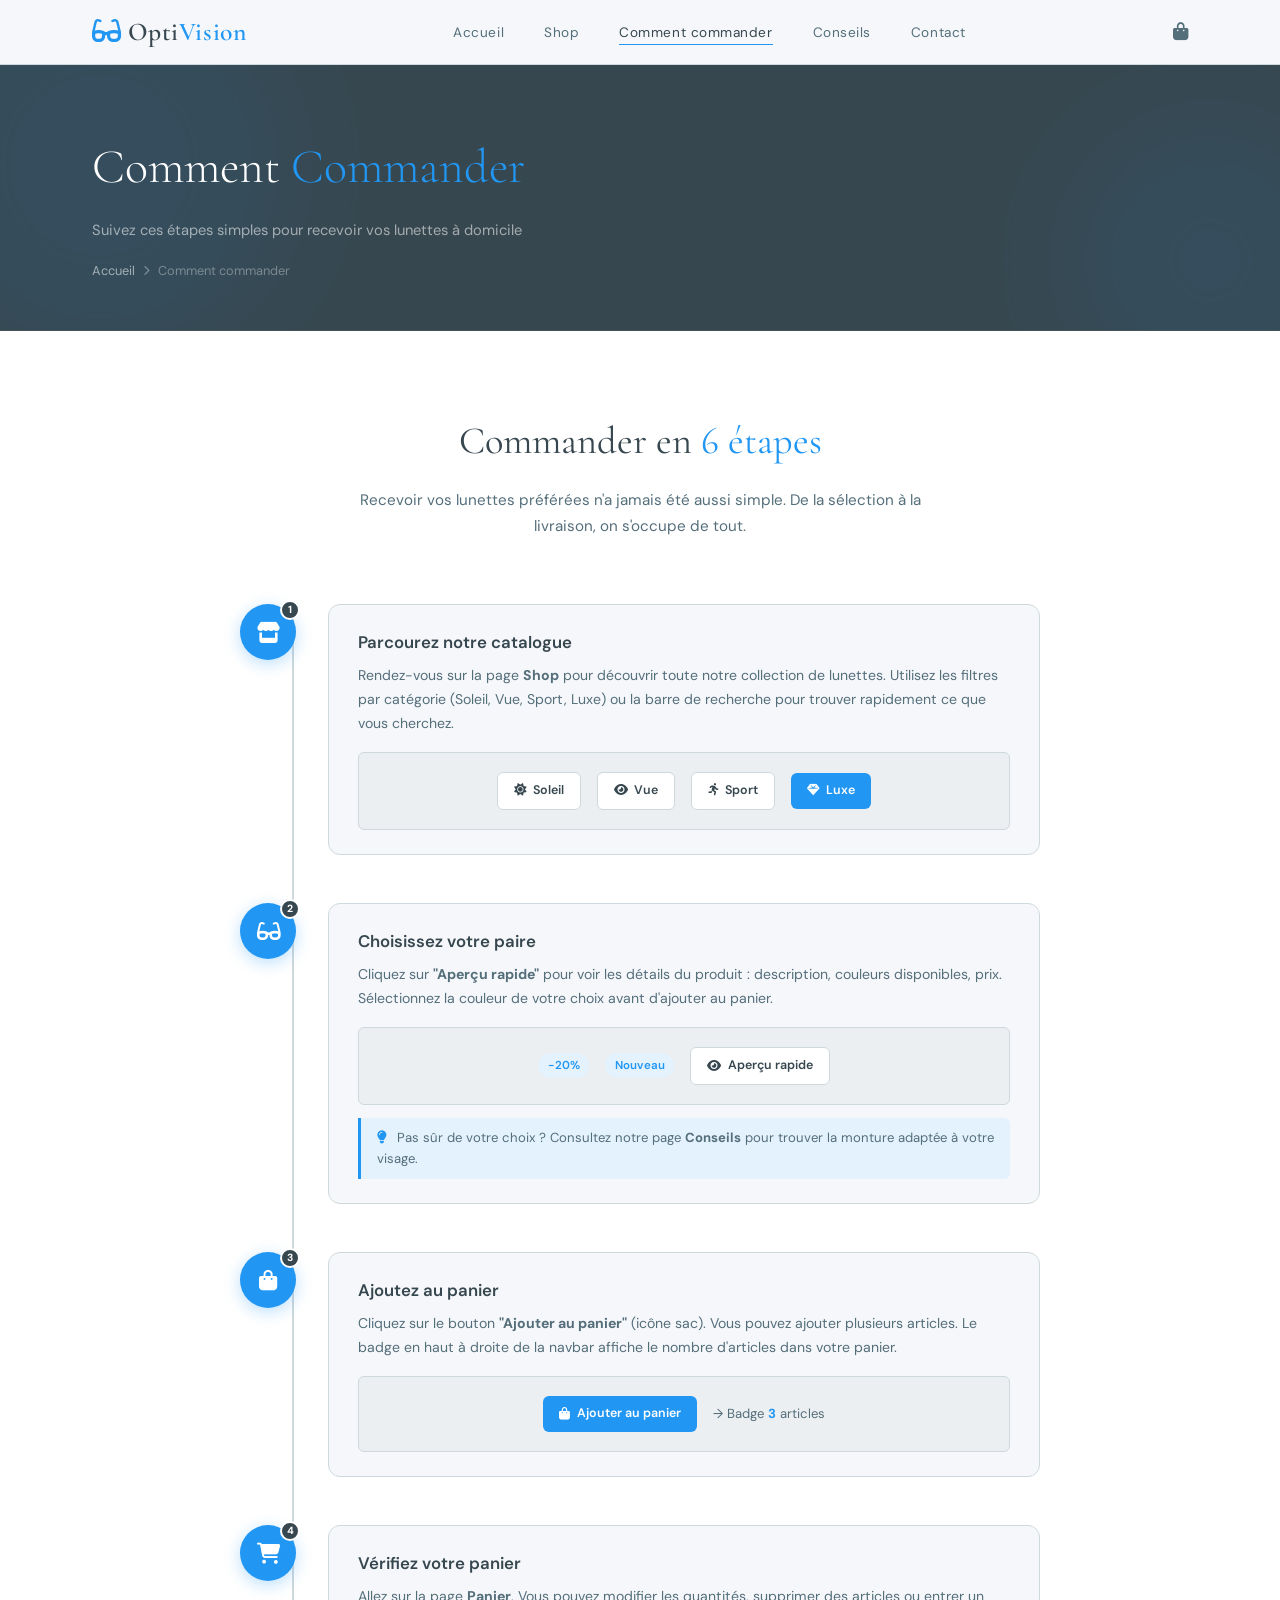
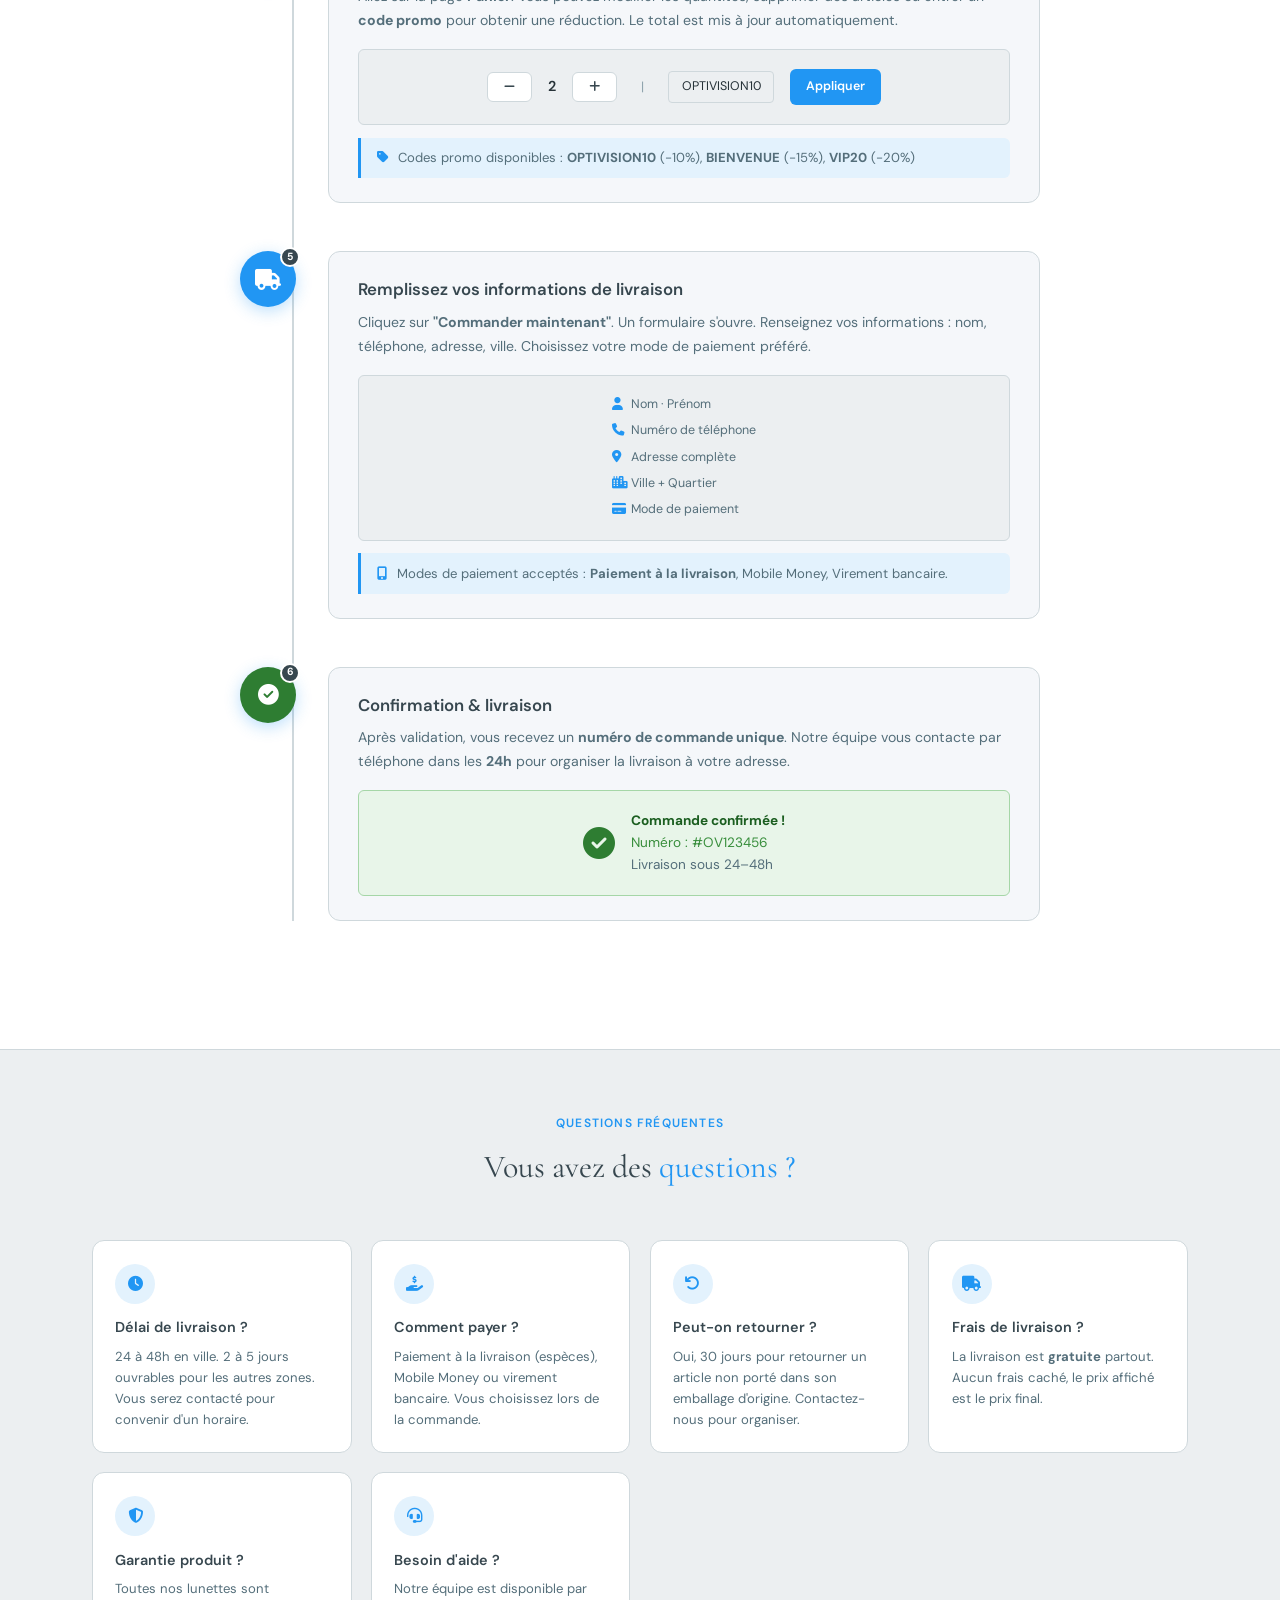
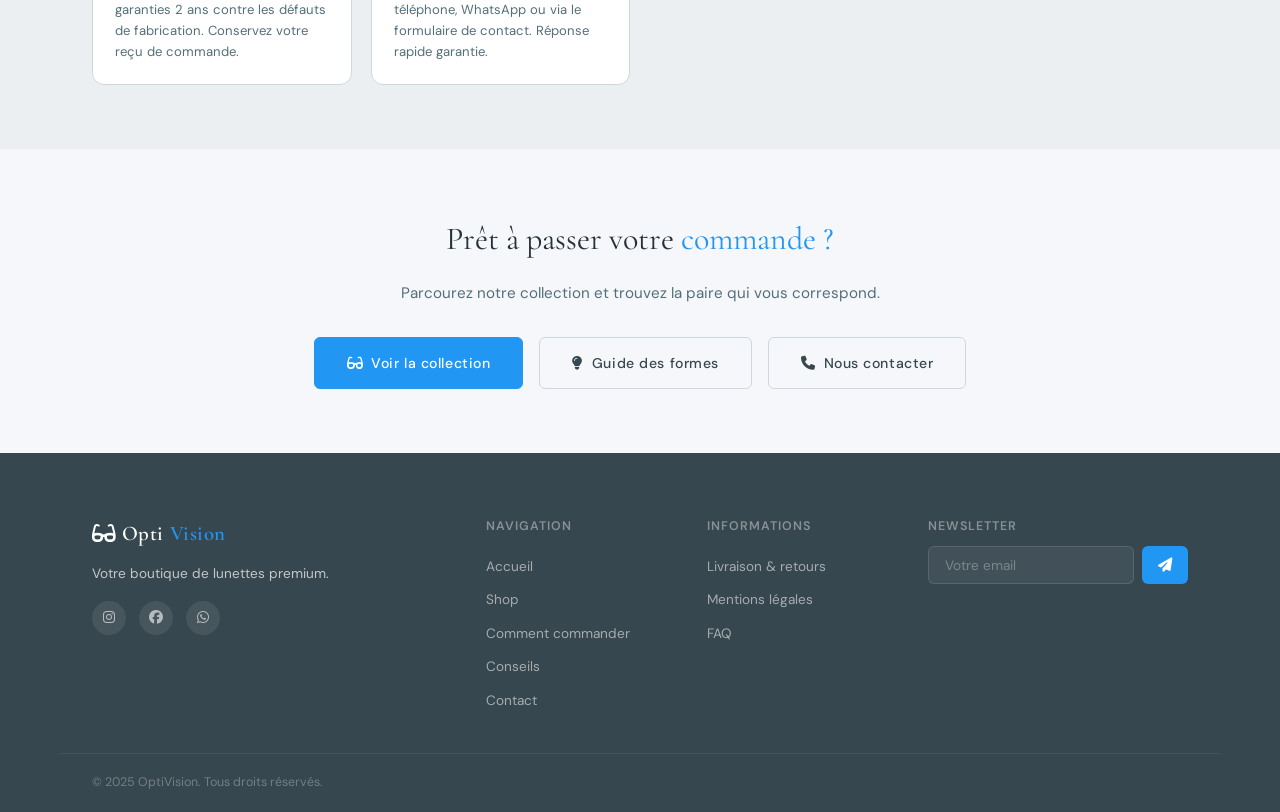
==== commander.html @ 10cf61f5 "msg" ====
<!DOCTYPE html>
<html lang="fr">
<head>
  <meta charset="UTF-8"/>
  <meta name="viewport" content="width=device-width, initial-scale=1.0"/>
  <title>Comment Commander – OptiVision</title>
  <link rel="stylesheet" href="style.css"/>
  <link href="https://fonts.googleapis.com/css2?family=Cormorant+Garamond:ital,wght@0,300;0,400;0,600;1,300;1,400&family=DM+Sans:wght@300;400;500&display=swap" rel="stylesheet"/>
  <link rel="stylesheet" href="https://cdnjs.cloudflare.com/ajax/libs/font-awesome/6.5.0/css/all.min.css"/>
  <style>
    /* ── PAGE COMMANDER ── */
    .steps-section { padding: 5rem 0; background: var(--white); }
    .steps-intro { text-align: center; max-width: 600px; margin: 0 auto 4rem; }
    .steps-intro h2 { font-family: var(--font-serif); font-size: clamp(1.8rem,3vw,2.6rem); font-weight: 400; color: var(--charcoal); margin-bottom: 1rem; }
    .steps-intro p  { color: var(--text-2); font-size: .95rem; line-height: 1.7; }

    /* Timeline verticale */
    .timeline { max-width: 800px; margin: 0 auto; position: relative; }
    .timeline::before {
      content: ''; position: absolute; left: 52px; top: 0; bottom: 0;
      width: 2px; background: var(--border);
    }
    .timeline-step {
      display: flex; gap: 2rem; margin-bottom: 3rem; position: relative;
      animation: fadeUp .5s ease both;
    }
    .timeline-step:nth-child(1) { animation-delay: .1s; }
    .timeline-step:nth-child(2) { animation-delay: .2s; }
    .timeline-step:nth-child(3) { animation-delay: .3s; }
    .timeline-step:nth-child(4) { animation-delay: .4s; }
    .timeline-step:nth-child(5) { animation-delay: .5s; }
    .timeline-step:nth-child(6) { animation-delay: .6s; }
    @keyframes fadeUp { from { opacity:0; transform:translateY(20px); } to { opacity:1; transform:translateY(0); } }

    .step-icon-wrap {
      flex-shrink: 0; width: 56px; height: 56px; border-radius: 50%;
      background: var(--bordeaux); color: var(--white);
      display: flex; align-items: center; justify-content: center;
      font-size: 1.3rem; box-shadow: 0 4px 16px rgba(33,150,243,.3);
      position: relative; z-index: 1;
    }
    .step-icon-wrap .step-num {
      position: absolute; top: -4px; right: -4px;
      width: 20px; height: 20px; border-radius: 50%;
      background: var(--charcoal); color: var(--white);
      font-size: .65rem; font-weight: 700;
      display: flex; align-items: center; justify-content: center;
      border: 2px solid var(--white);
    }
    .step-body {
      flex: 1; background: var(--cream); border: 1px solid var(--border);
      border-radius: var(--radius-lg); padding: 1.5rem 1.8rem;
      transition: box-shadow var(--transition), transform var(--transition);
    }
    .step-body:hover { box-shadow: var(--shadow-lg); transform: translateX(4px); }
    .step-body h3 { font-size: 1.05rem; font-weight: 600; color: var(--charcoal); margin-bottom: .5rem; }
    .step-body p  { font-size: .88rem; color: var(--text-2); line-height: 1.7; margin-bottom: 0; }
    .step-body .step-tip {
      margin-top: .8rem; padding: .6rem 1rem;
      background: var(--bordeaux-soft); border-left: 3px solid var(--bordeaux);
      border-radius: 0 var(--radius) var(--radius) 0;
      font-size: .82rem; color: var(--text-2);
    }
    .step-body .step-tip i { color: var(--bordeaux); margin-right: .4rem; }
    .step-body .step-screenshot {
      margin-top: 1rem; background: var(--muted); border: 1px solid var(--border);
      border-radius: var(--radius); padding: 1.2rem;
      display: flex; align-items: center; justify-content: center; gap: 1rem;
      flex-wrap: wrap;
    }
    .mock-btn {
      display: inline-flex; align-items: center; gap: .4rem;
      padding: .5rem 1rem; border-radius: var(--radius);
      font-size: .78rem; font-weight: 600; pointer-events: none;
    }
    .mock-btn.blue  { background: var(--bordeaux); color: var(--white); }
    .mock-btn.grey  { background: var(--charcoal); color: var(--white); }
    .mock-btn.light { background: var(--white); color: var(--charcoal); border: 1px solid var(--border); }
    .mock-tag {
      font-size: .72rem; font-weight: 600; padding: .2rem .6rem;
      border-radius: 20px; background: var(--bordeaux-soft); color: var(--bordeaux);
    }

    /* FAQ rapide */
    .quick-faq { padding: 4rem 0; background: var(--muted); border-top: 1px solid var(--border); }
    .quick-faq-grid {
      display: grid; grid-template-columns: repeat(auto-fill, minmax(240px,1fr));
      gap: 1.2rem; margin-top: 2.5rem;
    }
    .qfaq-card {
      background: var(--white); border: 1px solid var(--border);
      border-radius: var(--radius-lg); padding: 1.4rem;
      transition: box-shadow var(--transition);
    }
    .qfaq-card:hover { box-shadow: var(--shadow); }
    .qfaq-icon {
      width: 40px; height: 40px; border-radius: 50%;
      background: var(--bordeaux-soft); color: var(--bordeaux);
      display: flex; align-items: center; justify-content: center;
      font-size: .95rem; margin-bottom: .8rem;
    }
    .qfaq-card h4 { font-size: .9rem; font-weight: 600; margin-bottom: .4rem; color: var(--charcoal); }
    .qfaq-card p  { font-size: .82rem; color: var(--text-2); line-height: 1.6; }

    /* CTA final */
    .cta-commander { padding: 4rem 0; text-align: center; }
    .cta-commander h2 { font-family: var(--font-serif); font-size: 2rem; font-weight: 400; margin-bottom: 1rem; }
    .cta-commander p  { color: var(--text-2); margin-bottom: 2rem; font-size: .95rem; }
    .cta-btns { display: flex; gap: 1rem; justify-content: center; flex-wrap: wrap; }

    @media(max-width:640px){
      .timeline::before { left: 28px; }
      .step-icon-wrap { width: 40px; height: 40px; font-size: 1rem; }
      .timeline { padding: 0 .5rem; }
      .timeline-step { gap: 1rem; }
    }
  </style>
</head>
<body>

  <!-- NAVBAR -->
  <nav class="navbar" id="navbar">
    <div class="nav-container">
      <a href="index.html" class="logo">
        <span class="logo-icon"><i class="fas fa-glasses"></i></span>
        <span class="logo-text">Opti<span class="accent">Vision</span></span>
      </a>
      <ul class="nav-links" id="navLinks">
        <li><a href="index.html">Accueil</a></li>
        <li><a href="shop.html">Shop</a></li>
        <li><a href="commander.html" class="active">Comment commander</a></li>
        <li><a href="conseil.html">Conseils</a></li>
        <li><a href="contact.html">Contact</a></li>
      </ul>
      <div class="nav-actions">
        <a href="panier.html" class="cart-btn">
          <i class="fas fa-shopping-bag"></i>
          <span class="cart-badge" id="cartBadge2">0</span>
        </a>
        <button class="hamburger" id="hamburger"><i class="fas fa-bars"></i></button>
      </div>
    </div>
  </nav>

  <!-- PAGE HEADER -->
  <div class="page-header">
    <div class="page-header-bg">
      <div class="blob blob1"></div>
      <div class="blob blob2"></div>
    </div>
    <div class="page-header-content">
      <h1>Comment <span class="gradient-text">Commander</span></h1>
      <p>Suivez ces étapes simples pour recevoir vos lunettes à domicile</p>
      <div class="breadcrumb">
        <a href="index.html">Accueil</a>
        <i class="fas fa-chevron-right"></i>
        <span>Comment commander</span>
      </div>
    </div>
  </div>

  <!-- STEPS SECTION -->
  <section class="steps-section">
    <div class="container">
      <div class="steps-intro">
        <h2>Commander en <span class="gradient-text">6 étapes</span></h2>
        <p>Recevoir vos lunettes préférées n'a jamais été aussi simple. De la sélection à la livraison, on s'occupe de tout.</p>
      </div>

      <div class="timeline">

        <!-- ÉTAPE 1 -->
        <div class="timeline-step">
          <div class="step-icon-wrap">
            <i class="fas fa-store"></i>
            <span class="step-num">1</span>
          </div>
          <div class="step-body">
            <h3>Parcourez notre catalogue</h3>
            <p>Rendez-vous sur la page <strong>Shop</strong> pour découvrir toute notre collection de lunettes. Utilisez les filtres par catégorie (Soleil, Vue, Sport, Luxe) ou la barre de recherche pour trouver rapidement ce que vous cherchez.</p>
            <div class="step-screenshot">
              <span class="mock-btn light"><i class="fas fa-sun"></i> Soleil</span>
              <span class="mock-btn light"><i class="fas fa-eye"></i> Vue</span>
              <span class="mock-btn light"><i class="fas fa-person-running"></i> Sport</span>
              <span class="mock-btn blue"><i class="fas fa-gem"></i> Luxe</span>
            </div>
          </div>
        </div>

        <!-- ÉTAPE 2 -->
        <div class="timeline-step">
          <div class="step-icon-wrap">
            <i class="fas fa-glasses"></i>
            <span class="step-num">2</span>
          </div>
          <div class="step-body">
            <h3>Choisissez votre paire</h3>
            <p>Cliquez sur <strong>"Aperçu rapide"</strong> pour voir les détails du produit : description, couleurs disponibles, prix. Sélectionnez la couleur de votre choix avant d'ajouter au panier.</p>
            <div class="step-screenshot">
              <span class="mock-tag">-20%</span>
              <span class="mock-tag">Nouveau</span>
              <span class="mock-btn light"><i class="fas fa-eye"></i> Aperçu rapide</span>
            </div>
            <div class="step-tip">
              <i class="fas fa-lightbulb"></i> Pas sûr de votre choix ? Consultez notre page <strong>Conseils</strong> pour trouver la monture adaptée à votre visage.
            </div>
          </div>
        </div>

        <!-- ÉTAPE 3 -->
        <div class="timeline-step">
          <div class="step-icon-wrap">
            <i class="fas fa-shopping-bag"></i>
            <span class="step-num">3</span>
          </div>
          <div class="step-body">
            <h3>Ajoutez au panier</h3>
            <p>Cliquez sur le bouton <strong>"Ajouter au panier"</strong> (icône sac). Vous pouvez ajouter plusieurs articles. Le badge en haut à droite de la navbar affiche le nombre d'articles dans votre panier.</p>
            <div class="step-screenshot">
              <span class="mock-btn blue"><i class="fas fa-shopping-bag"></i> Ajouter au panier</span>
              <span style="font-size:.82rem;color:var(--text-2);">→ Badge <strong style="color:var(--bordeaux);">3</strong> articles</span>
            </div>
          </div>
        </div>

        <!-- ÉTAPE 4 -->
        <div class="timeline-step">
          <div class="step-icon-wrap">
            <i class="fas fa-cart-shopping"></i>
            <span class="step-num">4</span>
          </div>
          <div class="step-body">
            <h3>Vérifiez votre panier</h3>
            <p>Allez sur la page <strong>Panier</strong>. Vous pouvez modifier les quantités, supprimer des articles ou entrer un <strong>code promo</strong> pour obtenir une réduction. Le total est mis à jour automatiquement.</p>
            <div class="step-screenshot">
              <span class="mock-btn light"><i class="fas fa-minus"></i></span>
              <span style="font-size:.9rem;font-weight:600;">2</span>
              <span class="mock-btn light"><i class="fas fa-plus"></i></span>
              <span style="margin:0 .5rem;font-size:.82rem;color:var(--text-3);">|</span>
              <span style="font-size:.78rem;background:var(--muted);padding:.3rem .8rem;border-radius:4px;border:1px solid var(--border);">OPTIVISION10</span>
              <span class="mock-btn blue">Appliquer</span>
            </div>
            <div class="step-tip">
              <i class="fas fa-tag"></i> Codes promo disponibles : <strong>OPTIVISION10</strong> (-10%), <strong>BIENVENUE</strong> (-15%), <strong>VIP20</strong> (-20%)
            </div>
          </div>
        </div>

        <!-- ÉTAPE 5 -->
        <div class="timeline-step">
          <div class="step-icon-wrap">
            <i class="fas fa-truck"></i>
            <span class="step-num">5</span>
          </div>
          <div class="step-body">
            <h3>Remplissez vos informations de livraison</h3>
            <p>Cliquez sur <strong>"Commander maintenant"</strong>. Un formulaire s'ouvre. Renseignez vos informations : nom, téléphone, adresse, ville. Choisissez votre mode de paiement préféré.</p>
            <div class="step-screenshot">
              <div style="display:flex;flex-direction:column;gap:.4rem;font-size:.78rem;color:var(--text-2);text-align:left;">
                <span><i class="fas fa-user" style="color:var(--bordeaux);width:16px;"></i> Nom · Prénom</span>
                <span><i class="fas fa-phone" style="color:var(--bordeaux);width:16px;"></i> Numéro de téléphone</span>
                <span><i class="fas fa-map-marker-alt" style="color:var(--bordeaux);width:16px;"></i> Adresse complète</span>
                <span><i class="fas fa-city" style="color:var(--bordeaux);width:16px;"></i> Ville + Quartier</span>
                <span><i class="fas fa-credit-card" style="color:var(--bordeaux);width:16px;"></i> Mode de paiement</span>
              </div>
            </div>
            <div class="step-tip">
              <i class="fas fa-mobile-alt"></i> Modes de paiement acceptés : <strong>Paiement à la livraison</strong>, Mobile Money, Virement bancaire.
            </div>
          </div>
        </div>

        <!-- ÉTAPE 6 -->
        <div class="timeline-step">
          <div class="step-icon-wrap" style="background:var(--green);">
            <i class="fas fa-check-circle"></i>
            <span class="step-num">6</span>
          </div>
          <div class="step-body">
            <h3>Confirmation & livraison</h3>
            <p>Après validation, vous recevez un <strong>numéro de commande unique</strong>. Notre équipe vous contacte par téléphone dans les <strong>24h</strong> pour organiser la livraison à votre adresse.</p>
            <div class="step-screenshot" style="background:#e8f5e9;border-color:#a5d6a7;">
              <i class="fas fa-check-circle" style="font-size:2rem;color:#2e7d32;"></i>
              <div style="font-size:.85rem;text-align:left;">
                <strong style="color:#1b5e20;">Commande confirmée !</strong><br/>
                <span style="color:#388e3c;">Numéro : #OV123456</span><br/>
                <span style="color:var(--text-2);">Livraison sous 24–48h</span>
              </div>
            </div>
          </div>
        </div>

      </div>
    </div>
  </section>

  <!-- FAQ RAPIDE -->
  <section class="quick-faq">
    <div class="container">
      <div class="section-header">
        <p class="section-tag">Questions fréquentes</p>
        <h2>Vous avez des <span class="gradient-text">questions ?</span></h2>
      </div>
      <div class="quick-faq-grid">
        <div class="qfaq-card">
          <div class="qfaq-icon"><i class="fas fa-clock"></i></div>
          <h4>Délai de livraison ?</h4>
          <p>24 à 48h en ville. 2 à 5 jours ouvrables pour les autres zones. Vous serez contacté pour convenir d'un horaire.</p>
        </div>
        <div class="qfaq-card">
          <div class="qfaq-icon"><i class="fas fa-hand-holding-usd"></i></div>
          <h4>Comment payer ?</h4>
          <p>Paiement à la livraison (espèces), Mobile Money ou virement bancaire. Vous choisissez lors de la commande.</p>
        </div>
        <div class="qfaq-card">
          <div class="qfaq-icon"><i class="fas fa-undo"></i></div>
          <h4>Peut-on retourner ?</h4>
          <p>Oui, 30 jours pour retourner un article non porté dans son emballage d'origine. Contactez-nous pour organiser.</p>
        </div>
        <div class="qfaq-card">
          <div class="qfaq-icon"><i class="fas fa-truck"></i></div>
          <h4>Frais de livraison ?</h4>
          <p>La livraison est <strong>gratuite</strong> partout. Aucun frais caché, le prix affiché est le prix final.</p>
        </div>
        <div class="qfaq-card">
          <div class="qfaq-icon"><i class="fas fa-shield-alt"></i></div>
          <h4>Garantie produit ?</h4>
          <p>Toutes nos lunettes sont garanties 2 ans contre les défauts de fabrication. Conservez votre reçu de commande.</p>
        </div>
        <div class="qfaq-card">
          <div class="qfaq-icon"><i class="fas fa-headset"></i></div>
          <h4>Besoin d'aide ?</h4>
          <p>Notre équipe est disponible par téléphone, WhatsApp ou via le formulaire de contact. Réponse rapide garantie.</p>
        </div>
      </div>
    </div>
  </section>

  <!-- CTA FINAL -->
  <section class="cta-commander">
    <div class="container">
      <h2>Prêt à passer votre <span class="gradient-text">commande ?</span></h2>
      <p>Parcourez notre collection et trouvez la paire qui vous correspond.</p>
      <div class="cta-btns">
        <a href="shop.html" class="btn-primary"><i class="fas fa-glasses"></i> Voir la collection</a>
        <a href="conseil.html" class="btn-ghost"><i class="fas fa-lightbulb"></i> Guide des formes</a>
        <a href="contact.html" class="btn-ghost"><i class="fas fa-phone"></i> Nous contacter</a>
      </div>
    </div>
  </section>

  <!-- FOOTER -->
  <footer class="footer">
    <div class="footer-container">
      <div class="footer-brand">
        <a href="index.html" class="logo"><i class="fas fa-glasses"></i> Opti<span class="accent">Vision</span></a>
        <p>Votre boutique de lunettes premium.</p>
        <div class="social-links">
          <a href="#"><i class="fab fa-instagram"></i></a>
          <a href="#"><i class="fab fa-facebook"></i></a>
          <a href="#"><i class="fab fa-whatsapp"></i></a>
        </div>
      </div>
      <div class="footer-links">
        <h4>Navigation</h4>
        <ul>
          <li><a href="index.html">Accueil</a></li>
          <li><a href="shop.html">Shop</a></li>
          <li><a href="commander.html">Comment commander</a></li>
          <li><a href="conseil.html">Conseils</a></li>
          <li><a href="contact.html">Contact</a></li>
        </ul>
      </div>
      <div class="footer-links">
        <h4>Informations</h4>
        <ul>
          <li><a href="#">Livraison & retours</a></li>
          <li><a href="#">Mentions légales</a></li>
          <li><a href="#">FAQ</a></li>
        </ul>
      </div>
      <div class="footer-newsletter">
        <h4>Newsletter</h4>
        <form class="newsletter-form" onsubmit="subscribeNewsletter(event)">
          <input type="email" placeholder="Votre email" required/>
          <button type="submit"><i class="fas fa-paper-plane"></i></button>
        </form>
      </div>
    </div>
    <div class="footer-bottom">
      <p>© 2025 OptiVision. Tous droits réservés.</p>
    </div>
  </footer>

  <div class="toast" id="toast"><i class="fas fa-check-circle"></i> <span id="toastMsg"></span></div>

  <script src="data.js"></script>
  <script src="cart.js"></script>
  <script src="main.js"></script>
</body>
</html>
---- style.css ----
﻿
/* =============================================
   OptiVision — CSS Complet
   Palette : Bordeaux · Blanc cassé · Charbon
   ============================================= */

/* ── TOKENS ─────────────────────────────────── */
:root {
  --bordeaux:      #2196f3;
  --bordeaux-dark: #1565c0;
  --bordeaux-soft: #e3f2fd;
  --charcoal:      #37474f;
  --white:         #ffffff;
  --cream:         #f5f7fa;
  --muted:         #eceff1;
  --bg-alt:        #e8edf2;
  --border:        #cfd8dc;
  --text:          #263238;
  --text-2:        #546e7a;
  --text-3:        #90a4ae;
  --green:         #2e7d32;
  --radius:        6px;
  --radius-lg:     12px;
  --transition:    .25s ease;
  --font-serif:    'Cormorant Garamond', 'Playfair Display', Georgia, serif;
  --font-sans:     'DM Sans', 'Inter', system-ui, sans-serif;
  --shadow:        0 1px 3px rgba(55,71,79,.06), 0 4px 16px rgba(55,71,79,.10);
  --shadow-lg:     0 8px 40px rgba(55,71,79,.14);
}

/* ── RESET ──────────────────────────────────── */
*, *::before, *::after { box-sizing: border-box; margin: 0; padding: 0; }
html { scroll-behavior: smooth; font-size: 16px; }
body { font-family: var(--font-sans); background: var(--cream); color: var(--text); line-height: 1.6; overflow-x: hidden; }
a { text-decoration: none; color: inherit; }
ul { list-style: none; }
img { display: block; max-width: 100%; }
button { cursor: pointer; border: none; background: none; font-family: inherit; }
input, select, textarea { font-family: inherit; }

/* ── LAYOUT ─────────────────────────────────── */
.wrap      { max-width: 1160px; margin: 0 auto; padding: 0 2rem; }
.container { max-width: 1160px; margin: 0 auto; padding: 0 2rem; }
.section   { padding: 4rem 0; }

/* ── BUTTONS ────────────────────────────────── */
.btn-dark {
  display: inline-flex; align-items: center; gap: .5rem;
  padding: .85rem 2rem;
  background: var(--charcoal); color: var(--white);
  font-size: .88rem; font-weight: 500; letter-spacing: .04em;
  border-radius: var(--radius); border: 1.5px solid var(--charcoal);
  transition: var(--transition);
}
.btn-dark:hover { background: var(--bordeaux); border-color: var(--bordeaux); }

.btn-bordeaux {
  display: inline-flex; align-items: center; gap: .5rem;
  padding: .85rem 2rem;
  background: var(--bordeaux); color: var(--white);
  font-size: .88rem; font-weight: 500; letter-spacing: .04em;
  border-radius: var(--radius); border: 1.5px solid var(--bordeaux);
  transition: var(--transition);
}
.btn-bordeaux:hover { background: var(--bordeaux-dark); border-color: var(--bordeaux-dark); }

.btn-outline {
  display: inline-flex; align-items: center; gap: .5rem;
  padding: .85rem 2rem;
  background: transparent; color: var(--charcoal);
  font-size: .88rem; font-weight: 500; letter-spacing: .04em;
  border-radius: var(--radius); border: 1.5px solid var(--charcoal);
  transition: var(--transition);
}
.btn-outline:hover { background: var(--charcoal); color: var(--white); }

.btn-light {
  display: inline-flex; align-items: center; gap: .5rem;
  padding: .85rem 2rem;
  background: var(--white); color: var(--charcoal);
  font-size: .88rem; font-weight: 500; letter-spacing: .04em;
  border-radius: var(--radius); border: 1.5px solid var(--white);
  transition: var(--transition);
}
.btn-light:hover { background: transparent; color: var(--white); }

.btn-primary {
  display: inline-flex; align-items: center; gap: .5rem;
  padding: .85rem 2rem;
  background: var(--bordeaux); color: var(--white);
  font-size: .88rem; font-weight: 500; letter-spacing: .04em;
  border-radius: var(--radius); border: 1.5px solid var(--bordeaux);
  transition: var(--transition);
}
.btn-primary:hover { background: var(--bordeaux-dark); border-color: var(--bordeaux-dark); }

.btn-ghost {
  display: inline-flex; align-items: center; gap: .5rem;
  padding: .85rem 2rem;
  background: transparent; color: var(--charcoal);
  font-size: .88rem; font-weight: 500; letter-spacing: .04em;
  border-radius: var(--radius); border: 1.5px solid var(--border);
  transition: var(--transition);
}
.btn-ghost:hover { border-color: var(--charcoal); }

.btn-text {
  display: inline-flex; align-items: center; gap: .4rem;
  color: var(--text-2); font-size: .9rem; font-weight: 500;
  transition: var(--transition);
}
.btn-text span { transition: transform .2s ease; }
.btn-text:hover { color: var(--bordeaux); }
.btn-text:hover span { transform: translateX(4px); }

.btn-full { width: 100%; justify-content: center; }

/* ── ANNOUNCE BAR ───────────────────────────── */
.announce-bar {
  background: var(--charcoal);
  color: rgba(255,255,255,.75);
  font-size: .78rem; letter-spacing: .06em;
  text-align: center; padding: .6rem 1rem;
}

/* ── NAVBAR (index.html) ─────────────────────── */
.navbar {
  position: sticky; top: 0; z-index: 900;
  background: var(--cream);
  border-bottom: 1px solid var(--border);
  transition: box-shadow var(--transition);
}
.navbar.scrolled { box-shadow: 0 2px 20px rgba(26,10,13,.08); }

/* nav-inner (index) */
.nav-inner {
  max-width: 1160px; margin: 0 auto; padding: 0 2rem;
  display: grid; grid-template-columns: auto 1fr auto;
  align-items: center; gap: 2rem; height: 64px;
}

/* nav-container (autres pages) */
.nav-container {
  max-width: 1160px; margin: 0 auto; padding: 0 2rem;
  display: flex; align-items: center; justify-content: space-between;
  height: 64px;
}

.logo {
  font-family: var(--font-serif);
  font-size: 1.6rem; font-weight: 600; letter-spacing: .02em;
  color: var(--charcoal); white-space: nowrap;
  display: flex; align-items: center; gap: .4rem;
}
.logo-icon { color: var(--bordeaux); }
.logo-text .accent { color: var(--bordeaux); }

.nav-links {
  display: flex; align-items: center; justify-content: center; gap: 2.5rem;
}
.nav-links a {
  font-size: .85rem; font-weight: 400; letter-spacing: .04em;
  color: var(--text-2); transition: color var(--transition);
  position: relative; padding-bottom: 2px;
}
.nav-links a::after {
  content: ''; position: absolute; bottom: -2px; left: 0;
  width: 0; height: 1px; background: var(--bordeaux);
  transition: width var(--transition);
}
.nav-links a:hover, .nav-links a.active { color: var(--charcoal); }
.nav-links a:hover::after, .nav-links a.active::after { width: 100%; }

.cart-badge {
  display: inline-flex; align-items: center; justify-content: center;
  background: var(--bordeaux); color: var(--white);
  font-size: .6rem; font-weight: 700;
  width: 16px; height: 16px; border-radius: 50%;
  margin-left: .2rem; vertical-align: middle;
}

.nav-right { display: flex; align-items: center; gap: 1.2rem; justify-content: flex-end; }
.nav-actions { display: flex; align-items: center; gap: 1rem; }

.nav-icon { color: var(--text-2); font-size: 1rem; transition: color var(--transition); position: relative; }
.nav-icon:hover { color: var(--bordeaux); }
.cart-icon { position: relative; }

.cart-btn {
  position: relative; font-size: 1.1rem;
  color: var(--text-2); transition: color var(--transition);
  display: flex; align-items: center;
}
.cart-btn:hover { color: var(--bordeaux); }

.cart-count {
  position: absolute; top: -7px; right: -8px;
  background: var(--bordeaux); color: var(--white);
  font-size: .6rem; font-weight: 700;
  width: 16px; height: 16px; border-radius: 50%;
  display: none; align-items: center; justify-content: center;
}

.hamburger { display: none; color: var(--text); font-size: 1.1rem; padding: .2rem; }

/* ── HERO ────────────────────────────────────── */
.hero {
  display: grid; grid-template-columns: 1fr 1fr;
  min-height: calc(100vh - 105px);
  background: var(--cream);
}
.hero-left {
  display: flex; flex-direction: column; justify-content: center;
  padding: 5rem 3rem 5rem 2rem;
  max-width: 580px; margin: 0 0 0 auto;
}
.hero-label {
  font-size: .78rem; font-weight: 500; letter-spacing: .1em;
  text-transform: uppercase; color: var(--bordeaux); margin-bottom: 1.5rem;
}
.hero-title {
  font-family: var(--font-serif);
  font-size: clamp(3rem, 5vw, 5rem);
  font-weight: 300; line-height: 1.1;
  color: var(--charcoal); margin-bottom: 1.5rem;
}
.hero-title em { font-style: italic; color: var(--bordeaux); }
.hero-desc {
  font-size: 1rem; color: var(--text-2); line-height: 1.75;
  max-width: 400px; margin-bottom: 2.5rem;
}
.hero-actions { display: flex; align-items: center; gap: 1.5rem; flex-wrap: wrap; }
.hero-right {
  background: var(--muted); border-left: 1px solid var(--border);
  display: flex; align-items: center; justify-content: center;
  padding: 3rem; position: relative;
}
.hero-img-wrap { position: relative; width: 100%; max-width: 480px; }
.hero-img-box {
  background: var(--white); border: 1px solid var(--border);
  border-radius: var(--radius-lg); padding: 4rem 2rem;
  box-shadow: var(--shadow-lg);
  display: flex; align-items: center; justify-content: center;
}
.hero-svg { width: 100%; max-width: 420px; display: block; }
.hero-badge-1, .hero-badge-2 {
  position: absolute;
  background: var(--white); border: 1px solid var(--border);
  border-radius: var(--radius); padding: .6rem 1rem;
  font-size: .8rem; box-shadow: var(--shadow); line-height: 1.4;
}
.hero-badge-1 { bottom: 2rem; left: -1rem; }
.hero-badge-1 span { font-family: var(--font-serif); font-size: 1.2rem; font-weight: 600; color: var(--bordeaux); display: block; }
.hero-badge-2 { top: 2rem; right: -1rem; font-weight: 500; color: var(--bordeaux); text-align: center; }

/* ── STRIP ──────────────────────────────────── */
.strip { background: var(--bordeaux); overflow: hidden; }
.strip-inner {
  max-width: 1160px; margin: 0 auto; padding: .9rem 2rem;
  display: flex; align-items: center; justify-content: center;
  gap: 1.5rem; flex-wrap: wrap;
  color: rgba(255,255,255,.85); font-size: .82rem; letter-spacing: .03em;
}
.strip-inner i { color: rgba(255,255,255,.6); margin-right: .4rem; }
.strip-sep { color: rgba(255,255,255,.3); }

/* ── SECTION HEADERS ────────────────────────── */
.sec-head {
  display: flex; align-items: baseline; justify-content: space-between;
  margin-bottom: 2.5rem;
}
.sec-head h2 {
  font-family: var(--font-serif);
  font-size: clamp(1.6rem, 2.5vw, 2.2rem);
  font-weight: 400; color: var(--charcoal);
}
.sec-head.centered { justify-content: center; text-align: center; }
.see-all { font-size: .82rem; font-weight: 500; letter-spacing: .04em; color: var(--text-2); transition: color var(--transition); }
.see-all:hover { color: var(--bordeaux); }

.section-header { text-align: center; margin-bottom: 3rem; }
.section-header h2 {
  font-family: var(--font-serif);
  font-size: clamp(1.6rem, 2.5vw, 2.4rem);
  font-weight: 400; color: var(--charcoal); margin-bottom: .5rem;
}
.section-tag {
  font-size: .75rem; font-weight: 600; letter-spacing: .1em;
  text-transform: uppercase; color: var(--bordeaux); margin-bottom: .5rem;
}
.section-sub { color: var(--text-2); font-size: .95rem; max-width: 500px; margin: 0 auto; }
.gradient-text { color: var(--bordeaux); }

/* ── CATEGORIES ─────────────────────────────── */
.sec-categories { padding: 5rem 0; background: var(--white); border-bottom: 1px solid var(--border); }
.cat-row {
  display: grid;
  grid-template-columns: repeat(3, 1fr) 1.4fr;
  gap: 1rem;
}
.cat-tile {
  display: flex; flex-direction: column;
  border: 1px solid var(--border); border-radius: var(--radius-lg);
  overflow: hidden; transition: box-shadow var(--transition), transform var(--transition);
  background: var(--cream);
}
.cat-tile:hover { box-shadow: var(--shadow-lg); transform: translateY(-3px); }
.cat-tile-bg {
  aspect-ratio: 4/3; display: flex; align-items: center; justify-content: center;
  font-size: 2.2rem; color: var(--white);
}
.cat-bg-soleil { background: linear-gradient(135deg,#1565c0,#2196f3); }
.cat-bg-vue    { background: linear-gradient(135deg,#455a64,#78909c); }
.cat-bg-sport  { background: linear-gradient(135deg,#0277bd,#29b6f6); }
.cat-bg-luxe   { background: linear-gradient(135deg,#37474f,#546e7a); }
.cat-tile-wide .cat-tile-bg { aspect-ratio: unset; min-height: 140px; flex: 1; }
.cat-tile-label { padding: 1rem 1.2rem; border-top: 1px solid var(--border); }
.cat-tile-label span { display: block; font-weight: 600; font-size: .95rem; margin-bottom: .15rem; }
.cat-tile-label small { color: var(--text-3); font-size: .78rem; }

/* ── PRODUCTS ────────────────────────────────── */
.sec-products { padding: 5rem 0; background: var(--cream); }
.products-grid {
  display: grid;
  grid-template-columns: repeat(auto-fill, minmax(255px, 1fr));
  gap: 1.5rem;
}
.product-card {
  background: var(--white); border: 1px solid var(--border);
  border-radius: var(--radius-lg); overflow: hidden;
  transition: box-shadow var(--transition), transform var(--transition);
}
.product-card:hover { box-shadow: var(--shadow-lg); transform: translateY(-4px); }
.product-img-wrap {
  aspect-ratio: 4/3; background: var(--muted);
  position: relative; overflow: hidden;
  display: flex; align-items: center; justify-content: center;
}
.product-icon-placeholder {
  font-size: 5rem; color: var(--bordeaux); opacity: .25;
  transition: transform var(--transition);
}
.product-card:hover .product-icon-placeholder { transform: scale(1.05); }
.product-img-wrap img { width: 100%; height: 100%; object-fit: cover; transition: transform var(--transition); }
.product-card:hover .product-img-wrap img { transform: scale(1.04); }
.product-badge {
  position: absolute; top: 10px; left: 10px;
  font-size: .72rem; font-weight: 600; letter-spacing: .04em;
  padding: .25rem .65rem; border-radius: 3px;
}
.badge-promo   { background: var(--bordeaux); color: var(--white); }
.badge-new     { background: var(--charcoal); color: var(--white); }
.badge-special { background: var(--muted); color: var(--charcoal); border: 1px solid var(--border); }
.product-overlay {
  position: absolute; inset: 0;
  background: rgba(26,10,13,.35);
  display: flex; align-items: flex-end; justify-content: center;
  padding-bottom: 1rem; opacity: 0; transition: opacity var(--transition);
}
.product-card:hover .product-overlay { opacity: 1; }
.quick-view-btn {
  background: var(--white); color: var(--charcoal);
  font-size: .8rem; font-weight: 600; letter-spacing: .04em;
  padding: .55rem 1.2rem; border-radius: var(--radius);
  transition: var(--transition);
}
.quick-view-btn:hover { background: var(--bordeaux); color: var(--white); }
.wishlist-btn {
  position: absolute; top: 10px; right: 10px;
  width: 32px; height: 32px; border-radius: 50%;
  background: var(--white); border: 1px solid var(--border);
  display: flex; align-items: center; justify-content: center;
  font-size: .85rem; color: var(--text-3);
  transition: var(--transition); box-shadow: var(--shadow);
}
.wishlist-btn:hover { color: var(--bordeaux); border-color: var(--bordeaux); }
.product-info { padding: 1.1rem 1.2rem; }
.product-brand { font-size: .72rem; letter-spacing: .08em; text-transform: uppercase; color: var(--bordeaux); margin-bottom: .3rem; font-weight: 500; }
.product-name  { font-size: .95rem; font-weight: 500; color: var(--charcoal); margin-bottom: .8rem; }
.product-colors { display: flex; gap: 5px; margin-bottom: .9rem; flex-wrap: wrap; }
.color-dot {
  width: 18px; height: 18px; border-radius: 50%;
  border: 2px solid transparent; outline: 2px solid transparent;
  transition: var(--transition); cursor: pointer;
}
.color-dot:nth-child(1) { background: #37474f; }
.color-dot:nth-child(2) { background: #78909c; }
.color-dot:nth-child(3) { background: #2196f3; }
.color-dot:nth-child(4) { background: #29b6f6; }
.color-dot.active, .color-dot:hover { outline-color: var(--bordeaux); outline-offset: 2px; }
.product-price-row { display: flex; align-items: center; justify-content: space-between; }
.product-prices { display: flex; align-items: baseline; gap: .5rem; flex-wrap: wrap; }
.price-current { font-size: 1rem; font-weight: 600; color: var(--charcoal); }
.price-current.large { font-size: 1.4rem; }
.price-original { font-size: .82rem; color: var(--text-3); text-decoration: line-through; }
.price-discount {
  font-size: .72rem; font-weight: 700;
  background: var(--bordeaux-soft); color: var(--bordeaux);
  padding: .1rem .4rem; border-radius: 3px;
}
.add-cart-btn {
  width: 36px; height: 36px; border-radius: 50%;
  background: var(--charcoal); color: var(--white);
  display: flex; align-items: center; justify-content: center;
  font-size: .85rem; transition: var(--transition);
}
.add-cart-btn:hover { background: var(--bordeaux); }
.add-cart-btn.added { background: var(--green); }

/* ── SPLIT BANNER ────────────────────────────── */
.split-banner { display: grid; grid-template-columns: 1fr 1fr; min-height: 420px; }
.split-left {
  background: var(--charcoal); padding: 5rem 3rem 5rem 2rem;
  display: flex; align-items: center;
}
.split-left-content { max-width: 480px; margin: 0 0 0 auto; }
.split-tag {
  font-size: .78rem; letter-spacing: .1em; text-transform: uppercase;
  color: rgba(255,255,255,.45); margin-bottom: 1.2rem;
}
.split-left h2 {
  font-family: var(--font-serif); font-size: clamp(1.8rem,3vw,2.8rem);
  font-weight: 300; color: var(--white); margin-bottom: 1rem; line-height: 1.2;
}
.split-left p { color: rgba(255,255,255,.6); line-height: 1.7; margin-bottom: 2rem; font-size: .92rem; }
.split-details { margin-top: 2rem; display: flex; flex-direction: column; gap: .6rem; }
.split-details div { font-size: .85rem; color: rgba(255,255,255,.5); display: flex; align-items: center; gap: .6rem; }
.split-details i { color: var(--bordeaux); width: 14px; }
.split-right {
  background: #2196f3; padding: 4rem 3rem;
  display: flex; align-items: center; justify-content: center;
}
.split-right-visual { display: flex; flex-direction: column; align-items: center; gap: 2.5rem; }
.split-icon-wrap {
  width: 90px; height: 90px; border-radius: 50%;
  background: rgba(255,255,255,.12); border: 1px solid rgba(255,255,255,.2);
  display: flex; align-items: center; justify-content: center;
  font-size: 2.2rem; color: var(--white);
}
.split-stat { text-align: center; color: var(--white); }
.split-stat strong { display: block; font-family: var(--font-serif); font-size: 2rem; font-weight: 400; }
.split-stat span { font-size: .82rem; opacity: .65; }

/* ── REVIEWS ────────────────────────────────── */
.sec-reviews { padding: 5rem 0; background: var(--muted); border-top: 1px solid var(--border); }
.reviews-grid {
  display: grid; grid-template-columns: 1fr 1.3fr 1fr;
  gap: 1.5rem; align-items: start;
}
.review-card {
  background: var(--white); border: 1px solid var(--border);
  border-radius: var(--radius-lg); padding: 2rem;
}
.review-card--featured { border-color: var(--bordeaux); box-shadow: 0 4px 24px rgba(122,21,40,.1); }
.review-stars { color: var(--bordeaux); font-size: .9rem; letter-spacing: .1em; margin-bottom: 1rem; }
.review-text  { font-style: italic; color: var(--text-2); line-height: 1.7; font-size: .92rem; margin-bottom: 1.5rem; }
.review-author { display: flex; align-items: center; gap: .8rem; }
.review-avatar {
  width: 38px; height: 38px; border-radius: 50%;
  background: var(--bordeaux); color: var(--white);
  display: flex; align-items: center; justify-content: center;
  font-weight: 700; font-size: .9rem; flex-shrink: 0;
}
.review-author strong { display: block; font-size: .9rem; color: var(--charcoal); }
.review-author small  { color: var(--text-3); font-size: .78rem; }

/* ── PAGE HEADER ────────────────────────────── */
.page-header {
  background: var(--charcoal); padding: 4rem 0 3rem;
  border-bottom: 1px solid rgba(255,255,255,.06);
  position: relative; overflow: hidden;
}
.page-header-bg { position: absolute; inset: 0; pointer-events: none; }
.blob {
  position: absolute; border-radius: 50%;
  background: var(--bordeaux); opacity: .08; filter: blur(60px);
}
.blob1 { width: 400px; height: 400px; top: -100px; left: -100px; }
.blob2 { width: 300px; height: 300px; bottom: -80px; right: -80px; }
.page-header-content { max-width: 1160px; margin: 0 auto; padding: 0 2rem; position: relative; z-index: 1; }
.page-header h1 {
  font-family: var(--font-serif); font-size: clamp(2rem,4vw,3rem);
  font-weight: 300; color: var(--white); margin-bottom: .8rem;
}
.page-header p { color: rgba(255,255,255,.55); font-size: .92rem; margin-bottom: 1.2rem; }
.breadcrumb {
  display: flex; align-items: center; gap: .5rem;
  font-size: .8rem; color: rgba(255,255,255,.35);
}
.breadcrumb a { color: rgba(255,255,255,.55); transition: color var(--transition); }
.breadcrumb a:hover { color: var(--white); }
.breadcrumb i { font-size: .65rem; }

/* ── SHOP SECTION ───────────────────────────── */
.shop-section { padding: 3rem 0 5rem; }
.shop-controls {
  display: flex; align-items: center; gap: 1rem;
  margin-bottom: 2rem; flex-wrap: wrap;
}
.search-bar {
  display: flex; align-items: center; gap: .7rem;
  flex: 1; min-width: 200px;
  background: var(--white); border: 1px solid var(--border);
  border-radius: var(--radius); padding: .7rem 1rem;
  transition: border-color var(--transition);
}
.search-bar:focus-within { border-color: var(--bordeaux); }
.search-bar i { color: var(--text-3); font-size: .85rem; }
.search-bar input { border: none; outline: none; background: transparent; width: 100%; font-size: .88rem; color: var(--text); }
.filter-tabs { display: flex; gap: .5rem; flex-wrap: wrap; }
.filter-tab {
  padding: .55rem 1.1rem; border-radius: var(--radius);
  border: 1px solid var(--border); background: var(--white);
  font-size: .82rem; font-weight: 500; color: var(--text-2);
  transition: var(--transition); letter-spacing: .03em;
}
.filter-tab:hover { border-color: var(--charcoal); color: var(--charcoal); }
.filter-tab.active { background: var(--charcoal); border-color: var(--charcoal); color: var(--white); }
.sort-bar select {
  padding: .6rem 1rem; border: 1px solid var(--border);
  border-radius: var(--radius); font-size: .82rem; color: var(--text);
  background: var(--white); outline: none; cursor: pointer;
  transition: border-color var(--transition);
}
.sort-bar select:focus { border-color: var(--bordeaux); }
.results-count { font-size: .82rem; color: var(--text-3); margin-bottom: 1.5rem; }
.empty-state { text-align: center; padding: 5rem 2rem; color: var(--text-3); }
.empty-state i { font-size: 2.5rem; margin-bottom: 1rem; color: var(--border); display: block; }
.empty-state h3 { font-size: 1.1rem; color: var(--text-2); margin-bottom: .4rem; }

/* ── MODAL PRODUIT ───────────────────────────── */
.modal-overlay {
  position: fixed; inset: 0; z-index: 2000;
  background: rgba(26,10,13,.6); backdrop-filter: blur(4px);
  display: flex; align-items: center; justify-content: center; padding: 2rem;
  opacity: 0; visibility: hidden; transition: var(--transition);
}
.modal-overlay.show { opacity: 1; visibility: visible; }
.modal-box {
  background: var(--white); border-radius: var(--radius-lg);
  max-width: 760px; width: 100%; max-height: 90vh; overflow-y: auto;
  position: relative; transform: translateY(20px); transition: transform .3s ease;
}
.modal-overlay.show .modal-box { transform: translateY(0); }
.modal-close {
  position: absolute; top: 1rem; right: 1rem;
  width: 32px; height: 32px; border-radius: 50%;
  background: var(--muted); color: var(--text-2);
  display: flex; align-items: center; justify-content: center;
  font-size: .85rem; z-index: 1; transition: var(--transition);
}
.modal-close:hover { background: var(--bordeaux); color: var(--white); }
.modal-grid { display: grid; grid-template-columns: 1fr 1fr; }
.modal-img {
  background: var(--muted); border-radius: var(--radius-lg) 0 0 var(--radius-lg);
  display: flex; align-items: center; justify-content: center;
  padding: 3rem 2rem; min-height: 280px;
}
.modal-img-placeholder { font-size: 5rem; color: var(--bordeaux); opacity: .3; }
.modal-details { padding: 2.5rem; }
.modal-details h2 { font-family: var(--font-serif); font-size: 1.6rem; font-weight: 400; margin-bottom: .8rem; }
.modal-desc { color: var(--text-2); font-size: .9rem; line-height: 1.7; margin-bottom: 1.5rem; }
.modal-price { display: flex; align-items: baseline; gap: .8rem; margin-bottom: 1.5rem; flex-wrap: wrap; }
.modal-colors { margin-bottom: 1.5rem; }
.modal-colors p { font-size: .82rem; font-weight: 600; margin-bottom: .6rem; letter-spacing: .04em; }
.modal-color-list { display: flex; gap: .5rem; flex-wrap: wrap; }
.color-option {
  padding: .35rem .8rem; border: 1px solid var(--border);
  border-radius: var(--radius); font-size: .8rem; color: var(--text-2);
  background: var(--white); transition: var(--transition);
}
.color-option:hover, .color-option.active { border-color: var(--bordeaux); background: var(--bordeaux); color: var(--white); }
.modal-actions { display: flex; gap: .8rem; margin-bottom: 1.5rem; flex-wrap: wrap; }
.modal-features { display: flex; gap: 1rem; flex-wrap: wrap; font-size: .78rem; color: var(--text-3); }
.modal-features span { display: flex; align-items: center; gap: .35rem; }
.modal-features i { color: var(--bordeaux); }

/* ── CART PAGE ───────────────────────────────── */
.cart-section { padding: 3rem 0 5rem; }

.order-steps {
  display: flex; align-items: center; justify-content: center;
  gap: 0; margin-bottom: 3rem;
}
.step {
  display: flex; flex-direction: column; align-items: center; gap: .4rem;
  font-size: .8rem; color: var(--text-3); font-weight: 500;
}
.step.active { color: var(--bordeaux); }
.step.active .step-num { background: var(--bordeaux); border-color: var(--bordeaux); color: var(--white); }
.step-num {
  width: 32px; height: 32px; border-radius: 50%;
  border: 2px solid var(--border); background: var(--white);
  display: flex; align-items: center; justify-content: center;
  font-weight: 600; font-size: .85rem; color: var(--text-3);
}
.step-line { flex: 1; max-width: 80px; height: 1px; background: var(--border); margin: 0 .5rem; margin-bottom: 1.2rem; }

.cart-layout {
  display: grid; grid-template-columns: 1fr 340px;
  gap: 2rem; align-items: start;
}
.cart-items-header {
  display: flex; align-items: center; justify-content: space-between;
  margin-bottom: 1.5rem; padding-bottom: 1rem; border-bottom: 1px solid var(--border);
}
.cart-items-header h2 { font-family: var(--font-serif); font-size: 1.4rem; font-weight: 400; }
.clear-cart-btn {
  font-size: .8rem; color: var(--text-3); display: flex; align-items: center; gap: .4rem;
  transition: color var(--transition);
}
.clear-cart-btn:hover { color: var(--bordeaux); }

.cart-item {
  display: flex; align-items: center; gap: 1rem;
  padding: 1.2rem 0; border-bottom: 1px solid var(--border);
}
.cart-item-img {
  width: 70px; height: 70px; border-radius: var(--radius);
  background: var(--muted); display: flex; align-items: center; justify-content: center;
  flex-shrink: 0;
}
.cart-item-icon { font-size: 1.8rem; color: var(--bordeaux); opacity: .4; }
.cart-item-info { flex: 1; min-width: 0; }
.cart-item-info h4 { font-size: .95rem; font-weight: 500; margin-bottom: .2rem; }
.cart-item-details { font-size: .8rem; color: var(--text-3); margin-bottom: .3rem; }
.cart-item-price { font-size: .9rem; font-weight: 600; color: var(--charcoal); }
.cart-original-price { font-size: .78rem; color: var(--text-3); text-decoration: line-through; margin-left: .4rem; }
.cart-item-qty {
  display: flex; align-items: center; gap: .5rem;
  border: 1px solid var(--border); border-radius: var(--radius);
  padding: .3rem .5rem;
}
.cart-item-qty button {
  width: 24px; height: 24px; border-radius: 3px;
  background: var(--muted); color: var(--text-2); font-size: .75rem;
  display: flex; align-items: center; justify-content: center;
  transition: var(--transition);
}
.cart-item-qty button:hover { background: var(--bordeaux); color: var(--white); }
.cart-item-qty span { font-size: .9rem; font-weight: 600; min-width: 20px; text-align: center; }
.cart-item-total { font-size: .95rem; font-weight: 600; min-width: 80px; text-align: right; }
.cart-item-remove {
  color: var(--text-3); font-size: .9rem; padding: .4rem;
  transition: color var(--transition);
}
.cart-item-remove:hover { color: var(--bordeaux); }

.cart-summary {
  background: var(--white); border: 1px solid var(--border);
  border-radius: var(--radius-lg); padding: 1.5rem;
  position: sticky; top: 80px;
}
.cart-summary h2 { font-family: var(--font-serif); font-size: 1.2rem; font-weight: 400; margin-bottom: 1.5rem; }
.summary-lines { margin-bottom: 1.5rem; display: flex; flex-direction: column; gap: .7rem; }
.summary-line { display: flex; justify-content: space-between; align-items: center; font-size: .88rem; }
.summary-line.total-line { font-size: 1rem; padding-top: .5rem; }
.text-green { color: var(--green); font-weight: 500; }
.summary-divider { height: 1px; background: var(--border); margin: .5rem 0; }
.promo-input-section { margin-bottom: 1.5rem; }
.promo-input-section p { font-size: .82rem; font-weight: 600; margin-bottom: .5rem; }
.promo-input { display: flex; gap: .5rem; }
.promo-input input {
  flex: 1; padding: .6rem .9rem; border: 1px solid var(--border);
  border-radius: var(--radius); font-size: .85rem; outline: none;
  transition: border-color var(--transition);
}
.promo-input input:focus { border-color: var(--bordeaux); }
.promo-input button {
  padding: .6rem 1rem; background: var(--charcoal); color: var(--white);
  border-radius: var(--radius); font-size: .82rem; font-weight: 500;
  transition: var(--transition);
}
.promo-input button:hover { background: var(--bordeaux); }
.promo-hint { font-size: .78rem; margin-top: .4rem; }
.continue-shopping {
  display: flex; align-items: center; justify-content: center; gap: .4rem;
  font-size: .82rem; color: var(--text-2); margin-top: .8rem;
  transition: color var(--transition);
}
.continue-shopping:hover { color: var(--bordeaux); }

/* ── EMPTY CART ─────────────────────────────── */
.empty-cart {
  text-align: center; padding: 5rem 2rem;
}
.empty-cart-icon {
  width: 80px; height: 80px; border-radius: 50%;
  background: var(--bordeaux-soft); color: var(--bordeaux);
  font-size: 2rem; display: flex; align-items: center; justify-content: center;
  margin: 0 auto 1.5rem;
}
.empty-cart h2 { font-family: var(--font-serif); font-size: 1.8rem; font-weight: 400; margin-bottom: .8rem; }
.empty-cart p  { color: var(--text-2); margin-bottom: 2rem; }

/* ── CHECKOUT OVERLAY ───────────────────────── */
.checkout-overlay {
  position: fixed; inset: 0; z-index: 3000;
  background: rgba(26,10,13,.6); backdrop-filter: blur(4px);
  display: flex; align-items: center; justify-content: center; padding: 1rem;
  opacity: 0; visibility: hidden; transition: var(--transition);
}
.checkout-overlay.show { opacity: 1; visibility: visible; }
.checkout-modal {
  background: var(--white); border-radius: var(--radius-lg);
  max-width: 580px; width: 100%; max-height: 92vh; overflow-y: auto;
  padding: 2.5rem; position: relative;
  transform: translateY(20px); transition: transform .3s ease;
}
.checkout-overlay.show .checkout-modal { transform: translateY(0); }
.checkout-modal h2 {
  font-family: var(--font-serif); font-size: 1.5rem; font-weight: 400;
  margin-bottom: 1.5rem; display: flex; align-items: center; gap: .6rem;
}

.form-row { display: grid; grid-template-columns: 1fr 1fr; gap: 1rem; }
.form-group { display: flex; flex-direction: column; gap: .4rem; margin-bottom: 1rem; }
.form-group label { font-size: .82rem; font-weight: 600; color: var(--text-2); }
.form-group input,
.form-group select,
.form-group textarea {
  padding: .7rem 1rem; border: 1px solid var(--border);
  border-radius: var(--radius); font-size: .88rem; color: var(--text);
  background: var(--white); outline: none;
  transition: border-color var(--transition);
}
.form-group input:focus,
.form-group select:focus,
.form-group textarea:focus { border-color: var(--bordeaux); }
.form-group textarea { resize: vertical; min-height: 80px; }

.payment-methods { display: flex; flex-direction: column; gap: .6rem; }
.payment-option {
  display: flex; align-items: center; gap: .8rem;
  padding: .8rem 1rem; border: 1px solid var(--border);
  border-radius: var(--radius); cursor: pointer;
  transition: border-color var(--transition);
  font-size: .88rem;
}
.payment-option:has(input:checked) { border-color: var(--bordeaux); background: var(--bordeaux-soft); }
.payment-option input { accent-color: var(--bordeaux); }
.payment-option span i { margin-right: .4rem; color: var(--bordeaux); }

.order-recap {
  background: var(--muted); border-radius: var(--radius);
  padding: 1rem; margin-bottom: 1.5rem; font-size: .85rem;
}
.recap-title { font-weight: 600; margin-bottom: .8rem; color: var(--charcoal); }
.recap-line {
  display: flex; justify-content: space-between;
  padding: .3rem 0; border-bottom: 1px solid var(--border); color: var(--text-2);
}
.recap-line:last-child { border-bottom: none; }
.recap-line.promo span:last-child { color: var(--green); }
.recap-line.total { font-weight: 600; color: var(--charcoal); border-top: 2px solid var(--border); margin-top: .3rem; padding-top: .6rem; }

/* ── CONFIRMATION ───────────────────────────── */
.confirmation-overlay {
  position: fixed; inset: 0; z-index: 4000;
  background: rgba(26,10,13,.7); backdrop-filter: blur(6px);
  display: flex; align-items: center; justify-content: center; padding: 1rem;
  opacity: 0; visibility: hidden; transition: var(--transition);
}
.confirmation-overlay.show { opacity: 1; visibility: visible; }
.confirmation-modal {
  background: var(--white); border-radius: var(--radius-lg);
  max-width: 440px; width: 100%; padding: 3rem 2rem; text-align: center;
}
.confirmation-icon {
  width: 70px; height: 70px; border-radius: 50%;
  background: #e8f5e9; color: #2e7d32; font-size: 2rem;
  display: flex; align-items: center; justify-content: center; margin: 0 auto 1.5rem;
}
.confirmation-modal h2 { font-family: var(--font-serif); font-size: 1.8rem; font-weight: 400; margin-bottom: .8rem; color: var(--charcoal); }
.confirmation-modal p { color: var(--text-2); margin-bottom: 1.5rem; line-height: 1.6; }
.confirmation-details {
  background: var(--muted); border-radius: var(--radius);
  padding: 1rem; text-align: left; margin-bottom: 1.5rem;
  font-size: .85rem; color: var(--text-2); display: flex; flex-direction: column; gap: .4rem;
}
.confirmation-details p strong { color: var(--charcoal); }

/* ── CONTACT PAGE ───────────────────────────── */
.contact-section { padding: 4rem 0 5rem; }
.contact-layout { display: grid; grid-template-columns: 1fr 1.2fr; gap: 3rem; margin-bottom: 3rem; }
.contact-info h2 { font-family: var(--font-serif); font-size: 2rem; font-weight: 400; margin-bottom: 1rem; }
.contact-intro { color: var(--text-2); line-height: 1.7; margin-bottom: 2rem; font-size: .95rem; }

.contact-cards { display: flex; flex-direction: column; gap: 1rem; margin-bottom: 2rem; }
.contact-card {
  display: flex; align-items: flex-start; gap: 1rem;
  padding: 1rem 1.2rem; background: var(--white);
  border: 1px solid var(--border); border-radius: var(--radius-lg);
  transition: box-shadow var(--transition);
}
.contact-card:hover { box-shadow: var(--shadow); }
.contact-card-icon {
  width: 40px; height: 40px; border-radius: 50%;
  background: var(--bordeaux-soft); color: var(--bordeaux);
  display: flex; align-items: center; justify-content: center;
  font-size: 1rem; flex-shrink: 0;
}
.contact-card h4 { font-size: .88rem; font-weight: 600; margin-bottom: .2rem; color: var(--charcoal); }
.contact-card p  { font-size: .82rem; color: var(--text-2); line-height: 1.5; }

.horaires { margin-bottom: 2rem; }
.horaires h4 { font-size: .88rem; font-weight: 600; margin-bottom: .8rem; display: flex; align-items: center; gap: .5rem; }
.horaires table { width: 100%; border-collapse: collapse; font-size: .85rem; }
.horaires td { padding: .5rem .4rem; border-bottom: 1px solid var(--border); color: var(--text-2); }
.horaires td:last-child { text-align: right; font-weight: 500; color: var(--charcoal); }
.horaires td.closed { color: var(--text-3); }

.social-contact h4 { font-size: .88rem; font-weight: 600; margin-bottom: .8rem; }
.social-links { display: flex; gap: .8rem; flex-wrap: wrap; }
.social-link-big {
  display: inline-flex; align-items: center; gap: .5rem;
  padding: .5rem 1rem; border: 1px solid var(--border);
  border-radius: var(--radius); font-size: .82rem; color: var(--text-2);
  transition: var(--transition);
}
.social-link-big:hover { border-color: var(--bordeaux); color: var(--bordeaux); background: var(--bordeaux-soft); }

.contact-form-card {
  background: var(--white); border: 1px solid var(--border);
  border-radius: var(--radius-lg); padding: 2.5rem;
  box-shadow: var(--shadow);
}
.contact-form-card h2 { font-family: var(--font-serif); font-size: 1.6rem; font-weight: 400; margin-bottom: 1.5rem; }

.map-section { margin-top: 2rem; }
.map-placeholder {
  background: var(--muted); border: 1px solid var(--border);
  border-radius: var(--radius-lg); padding: 4rem 2rem;
  text-align: center; color: var(--text-2);
}
.map-placeholder i { font-size: 2.5rem; color: var(--bordeaux); margin-bottom: 1rem; display: block; }
.map-placeholder h3 { font-family: var(--font-serif); font-size: 1.4rem; font-weight: 400; margin-bottom: .5rem; }
.map-placeholder p  { margin-bottom: 1.5rem; font-size: .9rem; }

/* ── CONSEIL PAGE ───────────────────────────── */

/* Quiz */
.quiz-section { padding: 4rem 0; background: var(--white); border-bottom: 1px solid var(--border); }
.quiz-card {
  max-width: 680px; margin: 0 auto;
  background: var(--cream); border: 1px solid var(--border);
  border-radius: var(--radius-lg); overflow: hidden;
  box-shadow: var(--shadow);
}
.quiz-progress { height: 4px; background: var(--border); }
.quiz-progress-bar { height: 100%; background: var(--bordeaux); transition: width .4s ease; }
.quiz-step { padding: 2.5rem; }
.quiz-step-label { font-size: .75rem; font-weight: 600; letter-spacing: .08em; text-transform: uppercase; color: var(--bordeaux); margin-bottom: .8rem; }
.quiz-question { font-family: var(--font-serif); font-size: 1.5rem; font-weight: 400; margin-bottom: 1.5rem; color: var(--charcoal); }
.quiz-options { display: grid; grid-template-columns: repeat(auto-fill, minmax(130px, 1fr)); gap: .8rem; }
.quiz-option {
  display: flex; flex-direction: column; align-items: center; gap: .5rem;
  padding: 1rem .8rem; border: 2px solid var(--border);
  border-radius: var(--radius-lg); background: var(--white);
  font-size: .85rem; color: var(--text-2); font-weight: 500;
  transition: var(--transition);
}
.quiz-option:hover { border-color: var(--bordeaux); color: var(--bordeaux); }
.quiz-option.selected { border-color: var(--bordeaux); background: var(--bordeaux-soft); color: var(--bordeaux); }
.quiz-opt-icon { font-size: 1.6rem; }
.quiz-result { padding: 2.5rem; text-align: center; }
.quiz-result-icon {
  width: 60px; height: 60px; border-radius: 50%;
  background: var(--bordeaux); color: var(--white);
  font-size: 1.5rem; font-weight: 700;
  display: flex; align-items: center; justify-content: center; margin: 0 auto 1.5rem;
}
.quiz-result h3 { font-family: var(--font-serif); font-size: 1.5rem; font-weight: 400; margin-bottom: 1rem; }
.quiz-result p  { color: var(--text-2); line-height: 1.7; margin-bottom: 1.5rem; }
.quiz-result .btn-primary { margin: 0 auto .8rem; display: inline-flex; }
.quiz-result .btn-ghost   { display: block; margin: 0 auto; }

/* Face guide */
.face-guide { padding: 4rem 0; }
.face-grid {
  display: grid; grid-template-columns: repeat(auto-fill, minmax(240px, 1fr));
  gap: 1.5rem;
}
.face-card {
  background: var(--white); border: 1px solid var(--border);
  border-radius: var(--radius-lg); padding: 1.5rem;
  transition: box-shadow var(--transition), transform var(--transition);
}
.face-card:hover { box-shadow: var(--shadow-lg); transform: translateY(-3px); }
.face-shape {
  width: 60px; height: 60px; border-radius: var(--radius);
  background: var(--bordeaux-soft); display: flex; align-items: center; justify-content: center;
  margin-bottom: 1rem;
}
.face-icon { font-size: 1.6rem; }
.face-card h3 { font-size: 1rem; font-weight: 600; margin-bottom: .4rem; color: var(--charcoal); }
.face-good { font-size: .8rem; color: var(--green); margin-bottom: .6rem; display: flex; align-items: center; gap: .4rem; font-weight: 500; }
.face-card > p { font-size: .85rem; color: var(--text-2); line-height: 1.6; margin-bottom: 1rem; }
.face-tags { display: flex; gap: .4rem; flex-wrap: wrap; }
.face-tags span {
  font-size: .72rem; padding: .2rem .6rem;
  background: var(--muted); border-radius: 20px;
  color: var(--text-2); font-weight: 500;
}

/* Tips section */
.tips-section { padding: 4rem 0; }
.tips-grid { display: grid; grid-template-columns: repeat(auto-fill, minmax(260px, 1fr)); gap: 1.5rem; }
.tip-card {
  background: var(--white); border: 1px solid var(--border);
  border-radius: var(--radius-lg); padding: 1.8rem;
  transition: box-shadow var(--transition);
}
.tip-card:hover { box-shadow: var(--shadow); }
.tip-icon {
  width: 48px; height: 48px; border-radius: var(--radius);
  background: var(--bordeaux); color: var(--white);
  display: flex; align-items: center; justify-content: center;
  font-size: 1.1rem; margin-bottom: 1rem;
}
.tip-card h3 { font-size: .95rem; font-weight: 600; margin-bottom: .7rem; color: var(--charcoal); }
.tip-card > p { font-size: .85rem; color: var(--text-2); line-height: 1.6; margin-bottom: 1rem; }
.tip-list { display: flex; flex-direction: column; gap: .4rem; }
.tip-list li { font-size: .82rem; color: var(--text-2); display: flex; align-items: flex-start; gap: .5rem; }
.tip-list i { color: var(--green); margin-top: .15rem; font-size: .75rem; flex-shrink: 0; }

/* ── FAQ ────────────────────────────────────── */
.faq-section { padding: 4rem 0; }
.faq-list { max-width: 760px; margin: 0 auto; display: flex; flex-direction: column; gap: .6rem; }
.faq-item {
  background: var(--white); border: 1px solid var(--border);
  border-radius: var(--radius-lg); overflow: hidden;
}
.faq-question {
  width: 100%; display: flex; align-items: center; justify-content: space-between;
  padding: 1.2rem 1.5rem; font-size: .92rem; font-weight: 500; color: var(--charcoal);
  text-align: left; transition: background var(--transition);
}
.faq-question:hover { background: var(--muted); }
.faq-question i { transition: transform .3s ease; color: var(--text-3); font-size: .8rem; }
.faq-item.open .faq-question i { transform: rotate(180deg); color: var(--bordeaux); }
.faq-answer {
  max-height: 0; overflow: hidden;
  transition: max-height .35s ease;
}
.faq-answer p {
  padding: 0 1.5rem 1.2rem;
  font-size: .88rem; color: var(--text-2); line-height: 1.7;
}

/* ── CTA CONTACT ─────────────────────────────── */
.cta-contact { padding: 4rem 0; }
.cta-contact-box {
  max-width: 560px; margin: 0 auto; text-align: center;
  padding: 3rem 2rem; background: var(--white);
  border: 1px solid var(--border); border-radius: var(--radius-lg);
  box-shadow: var(--shadow);
}
.cta-contact-icon {
  width: 60px; height: 60px; border-radius: 50%;
  background: var(--bordeaux-soft); color: var(--bordeaux);
  font-size: 1.5rem; display: flex; align-items: center; justify-content: center;
  margin: 0 auto 1.2rem;
}
.cta-contact-box h2 { font-family: var(--font-serif); font-size: 1.6rem; font-weight: 400; margin-bottom: .8rem; }
.cta-contact-box p  { color: var(--text-2); margin-bottom: 1.5rem; font-size: .92rem; line-height: 1.7; }

/* ── FOOTER ─────────────────────────────────── */
.footer { background: var(--charcoal); color: rgba(255,255,255,.7); }

/* index.html footer */
.footer-top { border-bottom: 1px solid rgba(255,255,255,.07); padding: 4rem 0; }
.footer-grid { display: grid; grid-template-columns: 2fr 1fr 1fr 1.5fr; gap: 3rem; }
.footer-brand-col { }
.footer-logo {
  font-family: var(--font-serif); font-size: 1.5rem; font-weight: 600;
  color: var(--white); display: inline-block; margin-bottom: .8rem; letter-spacing: .02em;
}
.footer-col p { font-size: .85rem; line-height: 1.6; margin-bottom: 1rem; }
.footer-social { display: flex; gap: .8rem; }
.footer-social a {
  width: 34px; height: 34px; border-radius: 50%;
  background: rgba(255,255,255,.08); color: rgba(255,255,255,.6);
  display: flex; align-items: center; justify-content: center; font-size: .85rem;
  transition: var(--transition);
}
.footer-social a:hover { background: var(--bordeaux); color: var(--white); }
.footer-col h5 { font-size: .78rem; font-weight: 600; letter-spacing: .08em; text-transform: uppercase; color: rgba(255,255,255,.4); margin-bottom: 1rem; }
.footer-col ul li { margin-bottom: .5rem; }
.footer-col ul a { font-size: .85rem; color: rgba(255,255,255,.55); transition: color var(--transition); }
.footer-col ul a:hover { color: var(--white); }
.nl-form { display: flex; gap: .5rem; margin-top: .8rem; }
.nl-form input {
  flex: 1; padding: .6rem 1rem; border: 1px solid rgba(255,255,255,.12);
  border-radius: var(--radius); background: rgba(255,255,255,.06);
  color: var(--white); font-size: .85rem; outline: none;
}
.nl-form input::placeholder { color: rgba(255,255,255,.3); }
.nl-form button {
  padding: .6rem 1rem; background: var(--bordeaux); color: var(--white);
  border-radius: var(--radius); font-size: .9rem;
  transition: background var(--transition);
}
.nl-form button:hover { background: var(--bordeaux-dark); }
.footer-bottom { padding: 1.5rem 0; }
.footer-bottom-inner { display: flex; align-items: center; justify-content: space-between; flex-wrap: wrap; gap: 1rem; }
.footer-bottom-inner span { font-size: .78rem; color: rgba(255,255,255,.3); }
.footer-pay { display: flex; gap: .8rem; font-size: 1.5rem; color: rgba(255,255,255,.3); }

/* autres pages footer */
.footer-container {
  max-width: 1160px; margin: 0 auto; padding: 4rem 2rem 2rem;
  display: grid; grid-template-columns: 2fr 1fr 1fr 1.5fr; gap: 3rem;
}
.footer-brand .logo { color: var(--white); margin-bottom: .8rem; font-size: 1.3rem; }
.footer-brand .accent { color: var(--bordeaux); }
.footer-brand p { font-size: .85rem; margin-bottom: 1rem; }
.footer-brand .social-links { display: flex; gap: .8rem; }
.footer-brand .social-links a {
  width: 34px; height: 34px; border-radius: 50%;
  background: rgba(255,255,255,.08); color: rgba(255,255,255,.6);
  display: flex; align-items: center; justify-content: center; font-size: .85rem;
  transition: var(--transition);
}
.footer-brand .social-links a:hover { background: var(--bordeaux); color: var(--white); }
.footer-links h4 { font-size: .78rem; font-weight: 600; letter-spacing: .08em; text-transform: uppercase; color: rgba(255,255,255,.4); margin-bottom: 1rem; }
.footer-links ul li { margin-bottom: .5rem; }
.footer-links ul a { font-size: .85rem; color: rgba(255,255,255,.55); transition: color var(--transition); }
.footer-links ul a:hover { color: var(--white); }
.footer-newsletter h4 { font-size: .78rem; font-weight: 600; letter-spacing: .08em; text-transform: uppercase; color: rgba(255,255,255,.4); margin-bottom: .6rem; }
.footer-newsletter > p { font-size: .82rem; margin-bottom: .8rem; }
.newsletter-form { display: flex; gap: .5rem; }
.newsletter-form input {
  flex: 1; padding: .6rem 1rem; border: 1px solid rgba(255,255,255,.12);
  border-radius: var(--radius); background: rgba(255,255,255,.06);
  color: var(--white); font-size: .85rem; outline: none;
}
.newsletter-form input::placeholder { color: rgba(255,255,255,.3); }
.newsletter-form button {
  padding: .6rem 1rem; background: var(--bordeaux); color: var(--white);
  border-radius: var(--radius); font-size: .9rem; transition: background var(--transition);
}
.newsletter-form button:hover { background: var(--bordeaux-dark); }
.footer-bottom {
  max-width: 1160px; margin: 0 auto;
  padding: 1.2rem 2rem; border-top: 1px solid rgba(255,255,255,.07);
  display: flex; align-items: center; justify-content: space-between; flex-wrap: wrap; gap: 1rem;
}
.footer-bottom p { font-size: .78rem; color: rgba(255,255,255,.3); }
.payment-icons { display: flex; gap: .8rem; font-size: 1.5rem; color: rgba(255,255,255,.3); }

/* ── TOAST ──────────────────────────────────── */
.toast {
  position: fixed; bottom: 2rem; left: 50%; transform: translateX(-50%) translateY(20px);
  z-index: 9999; background: var(--charcoal); color: var(--white);
  padding: .85rem 1.5rem; border-radius: var(--radius);
  display: flex; align-items: center; gap: .6rem;
  font-size: .88rem; box-shadow: var(--shadow-lg);
  opacity: 0; visibility: hidden; transition: all .3s ease;
  white-space: nowrap;
}
.toast.show { opacity: 1; visibility: visible; transform: translateX(-50%) translateY(0); }
.toast i { color: var(--green); }

/* ── SCROLL ANIMATIONS ──────────────────────── */
.animate-ready { opacity: 0; transform: translateY(20px); transition: opacity .5s ease, transform .5s ease; }
.animate-in    { opacity: 1; transform: translateY(0); }

/* ── RESPONSIVE ─────────────────────────────── */
@media (max-width: 1024px) {
  .hero { grid-template-columns: 1fr; min-height: auto; }
  .hero-right { display: none; }
  .hero-left { max-width: 100%; padding: 4rem 2rem; }
  .cat-row { grid-template-columns: repeat(2, 1fr); }
  .reviews-grid { grid-template-columns: 1fr; }
  .split-banner { grid-template-columns: 1fr; }
  .split-right { display: none; }
  .footer-grid { grid-template-columns: 1fr 1fr; }
  .footer-container { grid-template-columns: 1fr 1fr; }
  .contact-layout { grid-template-columns: 1fr; }
  .cart-layout { grid-template-columns: 1fr; }
  .cart-summary { position: static; }
}

@media (max-width: 768px) {
  .nav-inner  { grid-template-columns: auto auto; }
  .nav-container { flex-wrap: wrap; height: auto; padding: .8rem 1.5rem; }
  .nav-links {
    display: none; flex-direction: column; align-items: flex-start;
    position: absolute; top: 64px; left: 0; right: 0;
    background: var(--cream); border-bottom: 1px solid var(--border);
    padding: 1rem 2rem; gap: 1rem; z-index: 800;
  }
  .nav-links.open { display: flex; }
  .nav-links a { font-size: .9rem; }
  .hamburger { display: flex; align-items: center; }
  .nav-right .nav-icon:first-child { display: none; }

  .hero-left { padding: 3rem 1.5rem; }
  .cat-row { grid-template-columns: 1fr 1fr; }
  .face-grid { grid-template-columns: 1fr 1fr; }
  .tips-grid { grid-template-columns: 1fr; }
  .form-row  { grid-template-columns: 1fr; }
  .modal-grid { grid-template-columns: 1fr; }
  .modal-img { border-radius: var(--radius-lg) var(--radius-lg) 0 0; }
  .footer-grid { grid-template-columns: 1fr; }
  .footer-container { grid-template-columns: 1fr; gap: 2rem; }
  .quiz-options { grid-template-columns: 1fr 1fr; }
  .hero-badge-1, .hero-badge-2 { display: none; }
}

@media (max-width: 480px) {
  .cat-row { grid-template-columns: 1fr; }
  .face-grid { grid-template-columns: 1fr; }
  .products-grid { grid-template-columns: 1fr 1fr; gap: 1rem; }
  .quiz-options { grid-template-columns: 1fr 1fr; }
  .shop-controls { flex-direction: column; align-items: stretch; }
  .search-bar { min-width: auto; }
  .sort-bar select { width: 100%; }
  .order-steps { gap: 0; font-size: .75rem; }
  .step-line { max-width: 40px; }
  .cart-item { flex-wrap: wrap; }
  .cart-item-total { display: none; }
  .checkout-modal { padding: 1.5rem; }
  .contact-form-card { padding: 1.5rem; }
  .footer-bottom-inner { flex-direction: column; align-items: center; }
  .footer-bottom { flex-direction: column; align-items: center; }
}
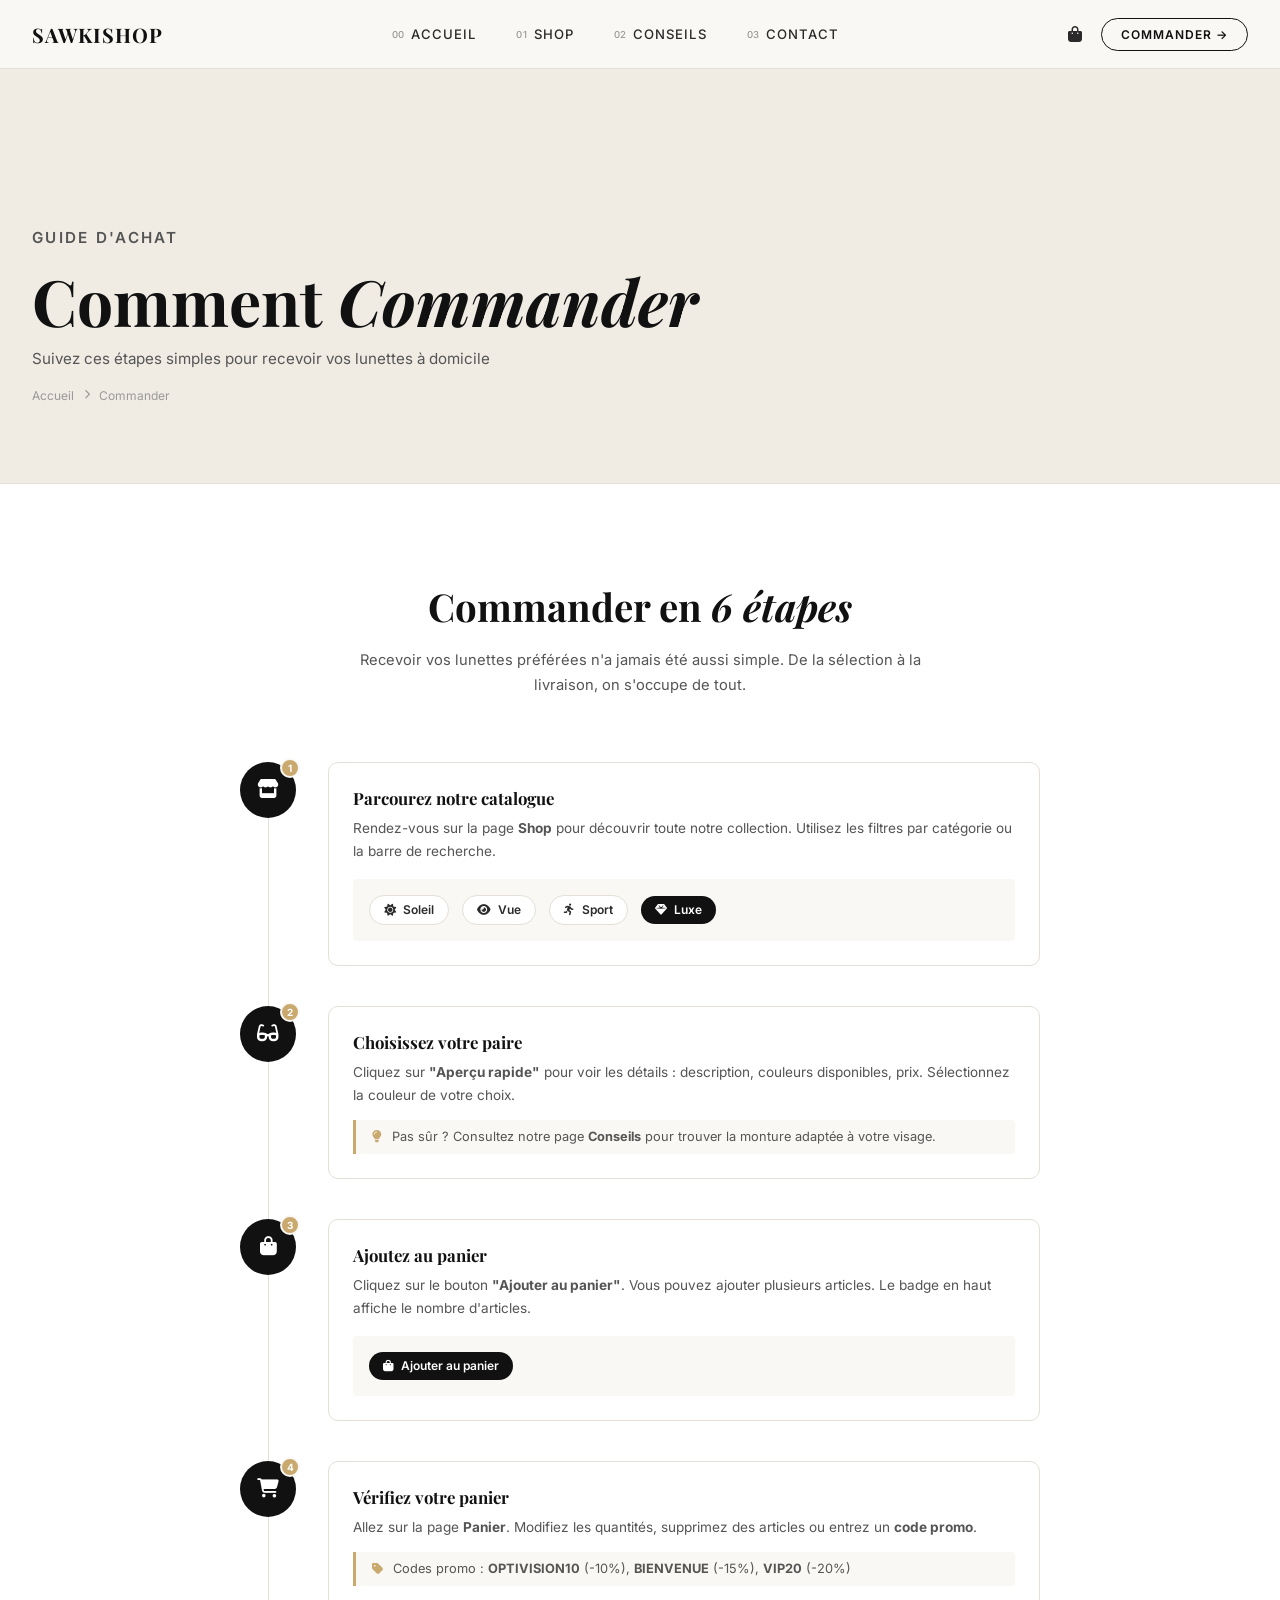
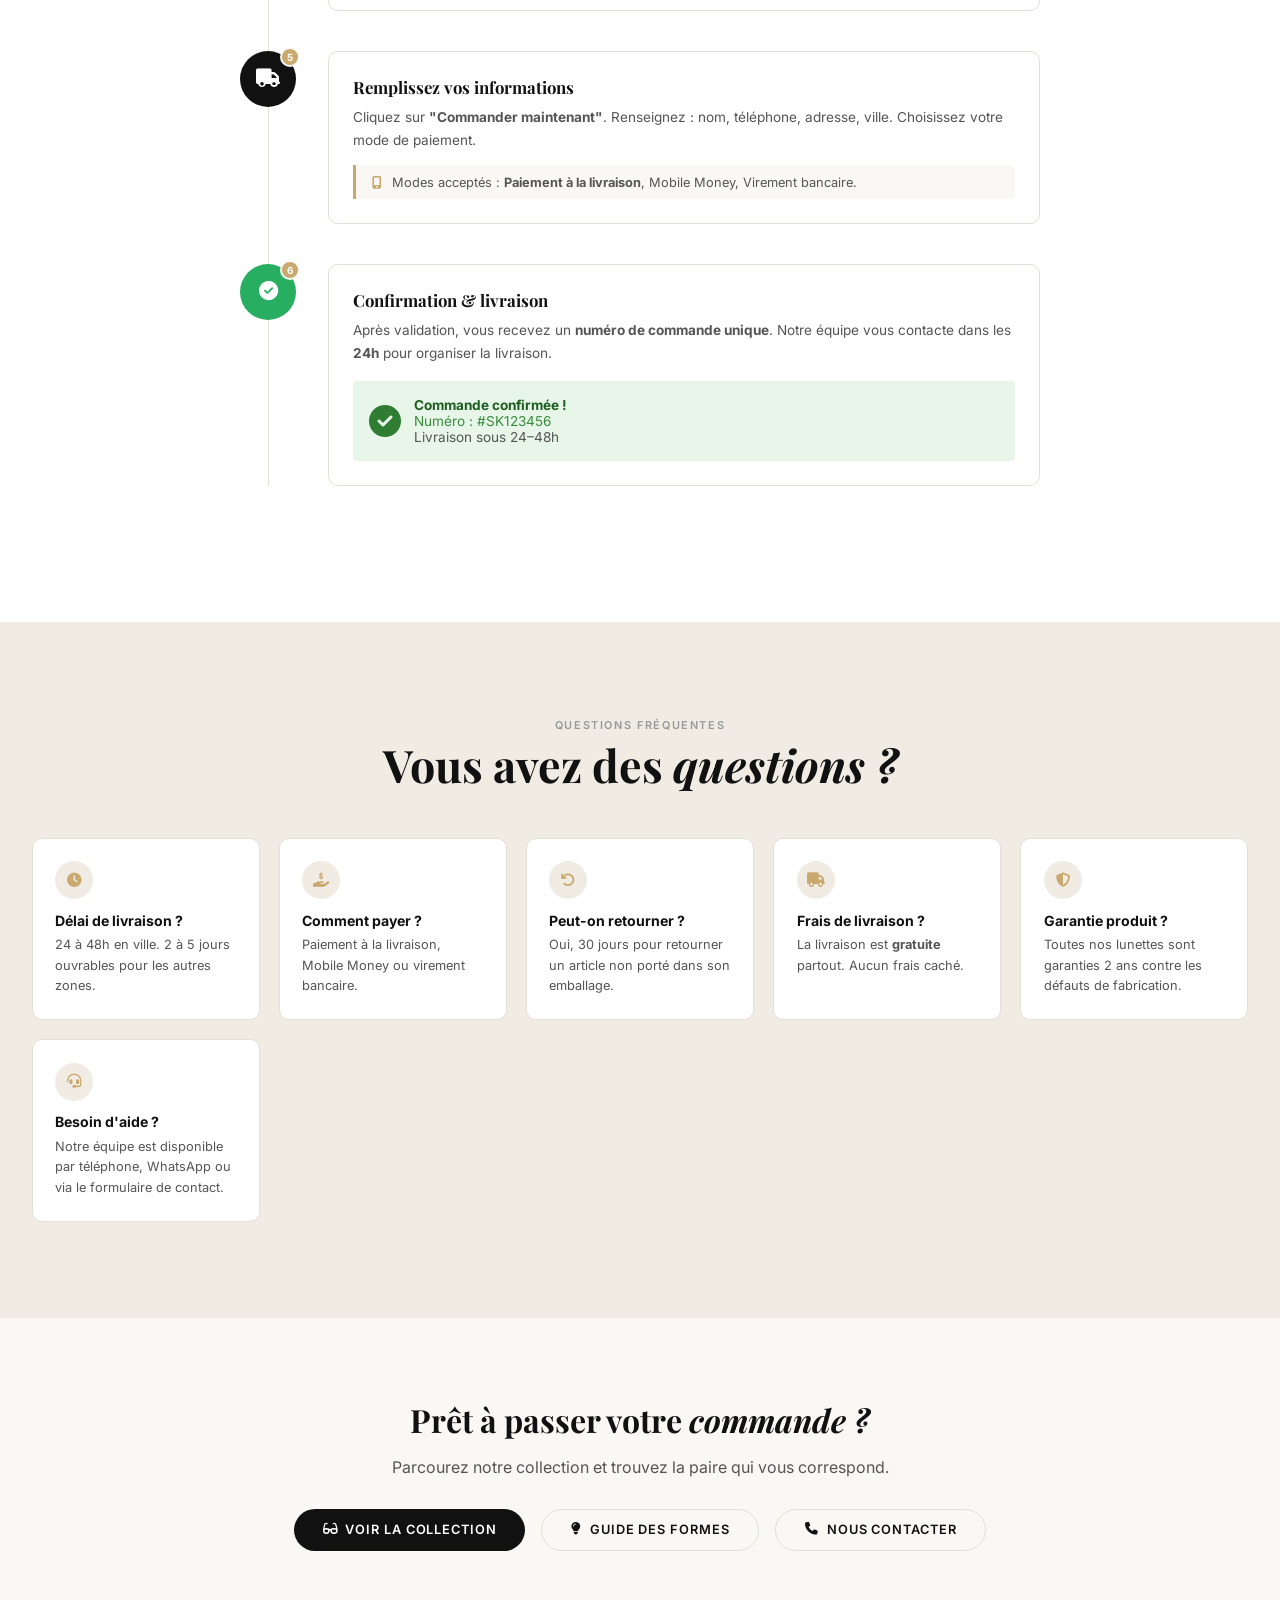
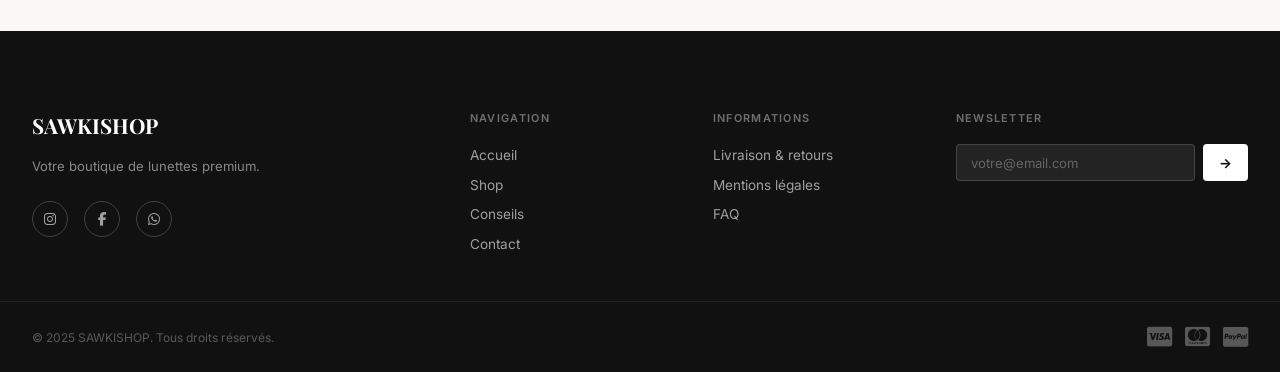
==== commit a4cd6ba7: "msg" ====
--- a/commander.html
+++ b/commander.html
@@ -3,335 +3,112 @@
 <head>
   <meta charset="UTF-8"/>
   <meta name="viewport" content="width=device-width, initial-scale=1.0"/>
-  <title>Comment Commander – OptiVision</title>
+  <title>Comment Commander – SAWKISHOP</title>
   <link rel="stylesheet" href="style.css"/>
-  <link href="https://fonts.googleapis.com/css2?family=Cormorant+Garamond:ital,wght@0,300;0,400;0,600;1,300;1,400&family=DM+Sans:wght@300;400;500&display=swap" rel="stylesheet"/>
   <link rel="stylesheet" href="https://cdnjs.cloudflare.com/ajax/libs/font-awesome/6.5.0/css/all.min.css"/>
-  <style>
-    /* ── PAGE COMMANDER ── */
-    .steps-section { padding: 5rem 0; background: var(--white); }
-    .steps-intro { text-align: center; max-width: 600px; margin: 0 auto 4rem; }
-    .steps-intro h2 { font-family: var(--font-serif); font-size: clamp(1.8rem,3vw,2.6rem); font-weight: 400; color: var(--charcoal); margin-bottom: 1rem; }
-    .steps-intro p  { color: var(--text-2); font-size: .95rem; line-height: 1.7; }
-
-    /* Timeline verticale */
-    .timeline { max-width: 800px; margin: 0 auto; position: relative; }
-    .timeline::before {
-      content: ''; position: absolute; left: 52px; top: 0; bottom: 0;
-      width: 2px; background: var(--border);
-    }
-    .timeline-step {
-      display: flex; gap: 2rem; margin-bottom: 3rem; position: relative;
-      animation: fadeUp .5s ease both;
-    }
-    .timeline-step:nth-child(1) { animation-delay: .1s; }
-    .timeline-step:nth-child(2) { animation-delay: .2s; }
-    .timeline-step:nth-child(3) { animation-delay: .3s; }
-    .timeline-step:nth-child(4) { animation-delay: .4s; }
-    .timeline-step:nth-child(5) { animation-delay: .5s; }
-    .timeline-step:nth-child(6) { animation-delay: .6s; }
-    @keyframes fadeUp { from { opacity:0; transform:translateY(20px); } to { opacity:1; transform:translateY(0); } }
-
-    .step-icon-wrap {
-      flex-shrink: 0; width: 56px; height: 56px; border-radius: 50%;
-      background: var(--bordeaux); color: var(--white);
-      display: flex; align-items: center; justify-content: center;
-      font-size: 1.3rem; box-shadow: 0 4px 16px rgba(33,150,243,.3);
-      position: relative; z-index: 1;
-    }
-    .step-icon-wrap .step-num {
-      position: absolute; top: -4px; right: -4px;
-      width: 20px; height: 20px; border-radius: 50%;
-      background: var(--charcoal); color: var(--white);
-      font-size: .65rem; font-weight: 700;
-      display: flex; align-items: center; justify-content: center;
-      border: 2px solid var(--white);
-    }
-    .step-body {
-      flex: 1; background: var(--cream); border: 1px solid var(--border);
-      border-radius: var(--radius-lg); padding: 1.5rem 1.8rem;
-      transition: box-shadow var(--transition), transform var(--transition);
-    }
-    .step-body:hover { box-shadow: var(--shadow-lg); transform: translateX(4px); }
-    .step-body h3 { font-size: 1.05rem; font-weight: 600; color: var(--charcoal); margin-bottom: .5rem; }
-    .step-body p  { font-size: .88rem; color: var(--text-2); line-height: 1.7; margin-bottom: 0; }
-    .step-body .step-tip {
-      margin-top: .8rem; padding: .6rem 1rem;
-      background: var(--bordeaux-soft); border-left: 3px solid var(--bordeaux);
-      border-radius: 0 var(--radius) var(--radius) 0;
-      font-size: .82rem; color: var(--text-2);
-    }
-    .step-body .step-tip i { color: var(--bordeaux); margin-right: .4rem; }
-    .step-body .step-screenshot {
-      margin-top: 1rem; background: var(--muted); border: 1px solid var(--border);
-      border-radius: var(--radius); padding: 1.2rem;
-      display: flex; align-items: center; justify-content: center; gap: 1rem;
-      flex-wrap: wrap;
-    }
-    .mock-btn {
-      display: inline-flex; align-items: center; gap: .4rem;
-      padding: .5rem 1rem; border-radius: var(--radius);
-      font-size: .78rem; font-weight: 600; pointer-events: none;
-    }
-    .mock-btn.blue  { background: var(--bordeaux); color: var(--white); }
-    .mock-btn.grey  { background: var(--charcoal); color: var(--white); }
-    .mock-btn.light { background: var(--white); color: var(--charcoal); border: 1px solid var(--border); }
-    .mock-tag {
-      font-size: .72rem; font-weight: 600; padding: .2rem .6rem;
-      border-radius: 20px; background: var(--bordeaux-soft); color: var(--bordeaux);
-    }
-
-    /* FAQ rapide */
-    .quick-faq { padding: 4rem 0; background: var(--muted); border-top: 1px solid var(--border); }
-    .quick-faq-grid {
-      display: grid; grid-template-columns: repeat(auto-fill, minmax(240px,1fr));
-      gap: 1.2rem; margin-top: 2.5rem;
-    }
-    .qfaq-card {
-      background: var(--white); border: 1px solid var(--border);
-      border-radius: var(--radius-lg); padding: 1.4rem;
-      transition: box-shadow var(--transition);
-    }
-    .qfaq-card:hover { box-shadow: var(--shadow); }
-    .qfaq-icon {
-      width: 40px; height: 40px; border-radius: 50%;
-      background: var(--bordeaux-soft); color: var(--bordeaux);
-      display: flex; align-items: center; justify-content: center;
-      font-size: .95rem; margin-bottom: .8rem;
-    }
-    .qfaq-card h4 { font-size: .9rem; font-weight: 600; margin-bottom: .4rem; color: var(--charcoal); }
-    .qfaq-card p  { font-size: .82rem; color: var(--text-2); line-height: 1.6; }
-
-    /* CTA final */
-    .cta-commander { padding: 4rem 0; text-align: center; }
-    .cta-commander h2 { font-family: var(--font-serif); font-size: 2rem; font-weight: 400; margin-bottom: 1rem; }
-    .cta-commander p  { color: var(--text-2); margin-bottom: 2rem; font-size: .95rem; }
-    .cta-btns { display: flex; gap: 1rem; justify-content: center; flex-wrap: wrap; }
-
-    @media(max-width:640px){
-      .timeline::before { left: 28px; }
-      .step-icon-wrap { width: 40px; height: 40px; font-size: 1rem; }
-      .timeline { padding: 0 .5rem; }
-      .timeline-step { gap: 1rem; }
-    }
-  </style>
 </head>
 <body>
 
-  <!-- NAVBAR -->
   <nav class="navbar" id="navbar">
-    <div class="nav-container">
-      <a href="index.html" class="logo">
-        <span class="logo-icon"><i class="fas fa-glasses"></i></span>
-        <span class="logo-text">Opti<span class="accent">Vision</span></span>
-      </a>
+    <div class="nav-inner">
+      <a href="index.html" class="logo">SAWKISHOP</a>
       <ul class="nav-links" id="navLinks">
-        <li><a href="index.html">Accueil</a></li>
-        <li><a href="shop.html">Shop</a></li>
-        <li><a href="commander.html" class="active">Comment commander</a></li>
-        <li><a href="conseil.html">Conseils</a></li>
-        <li><a href="contact.html">Contact</a></li>
+        <li><span class="nav-num">00</span><a href="index.html">Accueil</a></li>
+        <li><span class="nav-num">01</span><a href="shop.html">Shop</a></li>
+        <li><span class="nav-num">02</span><a href="conseil.html">Conseils</a></li>
+        <li><span class="nav-num">03</span><a href="contact.html">Contact</a></li>
       </ul>
-      <div class="nav-actions">
-        <a href="panier.html" class="cart-btn">
-          <i class="fas fa-shopping-bag"></i>
-          <span class="cart-badge" id="cartBadge2">0</span>
-        </a>
+      <div class="nav-right">
+        <a href="panier.html" class="cart-icon"><i class="fas fa-shopping-bag"></i><span class="cart-count" id="cartBadge2">0</span></a>
+        <a href="shop.html" class="btn-outline-nav">Commander →</a>
         <button class="hamburger" id="hamburger"><i class="fas fa-bars"></i></button>
       </div>
     </div>
   </nav>
 
-  <!-- PAGE HEADER -->
   <div class="page-header">
-    <div class="page-header-bg">
-      <div class="blob blob1"></div>
-      <div class="blob blob2"></div>
-    </div>
-    <div class="page-header-content">
-      <h1>Comment <span class="gradient-text">Commander</span></h1>
+    <div class="wrap">
+      <p class="section-tag">Guide d'achat</p>
+      <h1>Comment <em>Commander</em></h1>
       <p>Suivez ces étapes simples pour recevoir vos lunettes à domicile</p>
-      <div class="breadcrumb">
-        <a href="index.html">Accueil</a>
-        <i class="fas fa-chevron-right"></i>
-        <span>Comment commander</span>
-      </div>
+      <div class="breadcrumb"><a href="index.html">Accueil</a><i class="fas fa-chevron-right"></i><span>Commander</span></div>
     </div>
   </div>
 
-  <!-- STEPS SECTION -->
-  <section class="steps-section">
+  <!-- ÉTAPES -->
+  <section class="section" style="background:var(--white);">
     <div class="container">
       <div class="steps-intro">
-        <h2>Commander en <span class="gradient-text">6 étapes</span></h2>
+        <h2>Commander en <em>6 étapes</em></h2>
         <p>Recevoir vos lunettes préférées n'a jamais été aussi simple. De la sélection à la livraison, on s'occupe de tout.</p>
       </div>
-
       <div class="timeline">
-
-        <!-- ÉTAPE 1 -->
         <div class="timeline-step">
-          <div class="step-icon-wrap">
-            <i class="fas fa-store"></i>
-            <span class="step-num">1</span>
-          </div>
+          <div class="step-icon-wrap"><i class="fas fa-store"></i><span class="step-num">1</span></div>
           <div class="step-body">
             <h3>Parcourez notre catalogue</h3>
-            <p>Rendez-vous sur la page <strong>Shop</strong> pour découvrir toute notre collection de lunettes. Utilisez les filtres par catégorie (Soleil, Vue, Sport, Luxe) ou la barre de recherche pour trouver rapidement ce que vous cherchez.</p>
-            <div class="step-screenshot">
-              <span class="mock-btn light"><i class="fas fa-sun"></i> Soleil</span>
-              <span class="mock-btn light"><i class="fas fa-eye"></i> Vue</span>
-              <span class="mock-btn light"><i class="fas fa-person-running"></i> Sport</span>
-              <span class="mock-btn blue"><i class="fas fa-gem"></i> Luxe</span>
-            </div>
+            <p>Rendez-vous sur la page <strong>Shop</strong> pour découvrir toute notre collection. Utilisez les filtres par catégorie ou la barre de recherche.</p>
+            <div class="step-screenshot"><span class="mock-btn light"><i class="fas fa-sun"></i> Soleil</span><span class="mock-btn light"><i class="fas fa-eye"></i> Vue</span><span class="mock-btn light"><i class="fas fa-person-running"></i> Sport</span><span class="mock-btn blue"><i class="fas fa-gem"></i> Luxe</span></div>
           </div>
         </div>
-
-        <!-- ÉTAPE 2 -->
         <div class="timeline-step">
-          <div class="step-icon-wrap">
-            <i class="fas fa-glasses"></i>
-            <span class="step-num">2</span>
-          </div>
+          <div class="step-icon-wrap"><i class="fas fa-glasses"></i><span class="step-num">2</span></div>
           <div class="step-body">
             <h3>Choisissez votre paire</h3>
-            <p>Cliquez sur <strong>"Aperçu rapide"</strong> pour voir les détails du produit : description, couleurs disponibles, prix. Sélectionnez la couleur de votre choix avant d'ajouter au panier.</p>
-            <div class="step-screenshot">
-              <span class="mock-tag">-20%</span>
-              <span class="mock-tag">Nouveau</span>
-              <span class="mock-btn light"><i class="fas fa-eye"></i> Aperçu rapide</span>
-            </div>
-            <div class="step-tip">
-              <i class="fas fa-lightbulb"></i> Pas sûr de votre choix ? Consultez notre page <strong>Conseils</strong> pour trouver la monture adaptée à votre visage.
-            </div>
+            <p>Cliquez sur <strong>"Aperçu rapide"</strong> pour voir les détails : description, couleurs disponibles, prix. Sélectionnez la couleur de votre choix.</p>
+            <div class="step-tip"><i class="fas fa-lightbulb"></i> Pas sûr ? Consultez notre page <strong>Conseils</strong> pour trouver la monture adaptée à votre visage.</div>
           </div>
         </div>
-
-        <!-- ÉTAPE 3 -->
         <div class="timeline-step">
-          <div class="step-icon-wrap">
-            <i class="fas fa-shopping-bag"></i>
-            <span class="step-num">3</span>
-          </div>
+          <div class="step-icon-wrap"><i class="fas fa-shopping-bag"></i><span class="step-num">3</span></div>
           <div class="step-body">
             <h3>Ajoutez au panier</h3>
-            <p>Cliquez sur le bouton <strong>"Ajouter au panier"</strong> (icône sac). Vous pouvez ajouter plusieurs articles. Le badge en haut à droite de la navbar affiche le nombre d'articles dans votre panier.</p>
-            <div class="step-screenshot">
-              <span class="mock-btn blue"><i class="fas fa-shopping-bag"></i> Ajouter au panier</span>
-              <span style="font-size:.82rem;color:var(--text-2);">→ Badge <strong style="color:var(--bordeaux);">3</strong> articles</span>
-            </div>
+            <p>Cliquez sur le bouton <strong>"Ajouter au panier"</strong>. Vous pouvez ajouter plusieurs articles. Le badge en haut affiche le nombre d'articles.</p>
+            <div class="step-screenshot"><span class="mock-btn blue"><i class="fas fa-shopping-bag"></i> Ajouter au panier</span></div>
           </div>
         </div>
-
-        <!-- ÉTAPE 4 -->
         <div class="timeline-step">
-          <div class="step-icon-wrap">
-            <i class="fas fa-cart-shopping"></i>
-            <span class="step-num">4</span>
-          </div>
+          <div class="step-icon-wrap"><i class="fas fa-cart-shopping"></i><span class="step-num">4</span></div>
           <div class="step-body">
             <h3>Vérifiez votre panier</h3>
-            <p>Allez sur la page <strong>Panier</strong>. Vous pouvez modifier les quantités, supprimer des articles ou entrer un <strong>code promo</strong> pour obtenir une réduction. Le total est mis à jour automatiquement.</p>
-            <div class="step-screenshot">
-              <span class="mock-btn light"><i class="fas fa-minus"></i></span>
-              <span style="font-size:.9rem;font-weight:600;">2</span>
-              <span class="mock-btn light"><i class="fas fa-plus"></i></span>
-              <span style="margin:0 .5rem;font-size:.82rem;color:var(--text-3);">|</span>
-              <span style="font-size:.78rem;background:var(--muted);padding:.3rem .8rem;border-radius:4px;border:1px solid var(--border);">OPTIVISION10</span>
-              <span class="mock-btn blue">Appliquer</span>
-            </div>
-            <div class="step-tip">
-              <i class="fas fa-tag"></i> Codes promo disponibles : <strong>OPTIVISION10</strong> (-10%), <strong>BIENVENUE</strong> (-15%), <strong>VIP20</strong> (-20%)
-            </div>
+            <p>Allez sur la page <strong>Panier</strong>. Modifiez les quantités, supprimez des articles ou entrez un <strong>code promo</strong>.</p>
+            <div class="step-tip"><i class="fas fa-tag"></i> Codes promo : <strong>OPTIVISION10</strong> (-10%), <strong>BIENVENUE</strong> (-15%), <strong>VIP20</strong> (-20%)</div>
           </div>
         </div>
-
-        <!-- ÉTAPE 5 -->
         <div class="timeline-step">
-          <div class="step-icon-wrap">
-            <i class="fas fa-truck"></i>
-            <span class="step-num">5</span>
-          </div>
+          <div class="step-icon-wrap"><i class="fas fa-truck"></i><span class="step-num">5</span></div>
           <div class="step-body">
-            <h3>Remplissez vos informations de livraison</h3>
-            <p>Cliquez sur <strong>"Commander maintenant"</strong>. Un formulaire s'ouvre. Renseignez vos informations : nom, téléphone, adresse, ville. Choisissez votre mode de paiement préféré.</p>
-            <div class="step-screenshot">
-              <div style="display:flex;flex-direction:column;gap:.4rem;font-size:.78rem;color:var(--text-2);text-align:left;">
-                <span><i class="fas fa-user" style="color:var(--bordeaux);width:16px;"></i> Nom · Prénom</span>
-                <span><i class="fas fa-phone" style="color:var(--bordeaux);width:16px;"></i> Numéro de téléphone</span>
-                <span><i class="fas fa-map-marker-alt" style="color:var(--bordeaux);width:16px;"></i> Adresse complète</span>
-                <span><i class="fas fa-city" style="color:var(--bordeaux);width:16px;"></i> Ville + Quartier</span>
-                <span><i class="fas fa-credit-card" style="color:var(--bordeaux);width:16px;"></i> Mode de paiement</span>
-              </div>
-            </div>
-            <div class="step-tip">
-              <i class="fas fa-mobile-alt"></i> Modes de paiement acceptés : <strong>Paiement à la livraison</strong>, Mobile Money, Virement bancaire.
-            </div>
+            <h3>Remplissez vos informations</h3>
+            <p>Cliquez sur <strong>"Commander maintenant"</strong>. Renseignez : nom, téléphone, adresse, ville. Choisissez votre mode de paiement.</p>
+            <div class="step-tip"><i class="fas fa-mobile-alt"></i> Modes acceptés : <strong>Paiement à la livraison</strong>, Mobile Money, Virement bancaire.</div>
           </div>
         </div>
-
-        <!-- ÉTAPE 6 -->
         <div class="timeline-step">
-          <div class="step-icon-wrap" style="background:var(--green);">
-            <i class="fas fa-check-circle"></i>
-            <span class="step-num">6</span>
-          </div>
+          <div class="step-icon-wrap" style="background:#27ae60;"><i class="fas fa-check-circle"></i><span class="step-num">6</span></div>
           <div class="step-body">
             <h3>Confirmation & livraison</h3>
-            <p>Après validation, vous recevez un <strong>numéro de commande unique</strong>. Notre équipe vous contacte par téléphone dans les <strong>24h</strong> pour organiser la livraison à votre adresse.</p>
-            <div class="step-screenshot" style="background:#e8f5e9;border-color:#a5d6a7;">
-              <i class="fas fa-check-circle" style="font-size:2rem;color:#2e7d32;"></i>
-              <div style="font-size:.85rem;text-align:left;">
-                <strong style="color:#1b5e20;">Commande confirmée !</strong><br/>
-                <span style="color:#388e3c;">Numéro : #OV123456</span><br/>
-                <span style="color:var(--text-2);">Livraison sous 24–48h</span>
-              </div>
-            </div>
+            <p>Après validation, vous recevez un <strong>numéro de commande unique</strong>. Notre équipe vous contacte dans les <strong>24h</strong> pour organiser la livraison.</p>
+            <div class="step-screenshot" style="background:#e8f5e9;border-color:#a5d6a7;"><i class="fas fa-check-circle" style="font-size:2rem;color:#2e7d32;"></i><div style="font-size:.85rem;text-align:left;"><strong style="color:#1b5e20;">Commande confirmée !</strong><br/><span style="color:#388e3c;">Numéro : #SK123456</span><br/><span style="color:var(--text-2);">Livraison sous 24–48h</span></div></div>
           </div>
         </div>
-
       </div>
     </div>
   </section>
 
   <!-- FAQ RAPIDE -->
-  <section class="quick-faq">
+  <section class="section" style="background:var(--cream-dark);">
     <div class="container">
       <div class="section-header">
         <p class="section-tag">Questions fréquentes</p>
-        <h2>Vous avez des <span class="gradient-text">questions ?</span></h2>
+        <h2>Vous avez des <em>questions ?</em></h2>
       </div>
       <div class="quick-faq-grid">
-        <div class="qfaq-card">
-          <div class="qfaq-icon"><i class="fas fa-clock"></i></div>
-          <h4>Délai de livraison ?</h4>
-          <p>24 à 48h en ville. 2 à 5 jours ouvrables pour les autres zones. Vous serez contacté pour convenir d'un horaire.</p>
-        </div>
-        <div class="qfaq-card">
-          <div class="qfaq-icon"><i class="fas fa-hand-holding-usd"></i></div>
-          <h4>Comment payer ?</h4>
-          <p>Paiement à la livraison (espèces), Mobile Money ou virement bancaire. Vous choisissez lors de la commande.</p>
-        </div>
-        <div class="qfaq-card">
-          <div class="qfaq-icon"><i class="fas fa-undo"></i></div>
-          <h4>Peut-on retourner ?</h4>
-          <p>Oui, 30 jours pour retourner un article non porté dans son emballage d'origine. Contactez-nous pour organiser.</p>
-        </div>
-        <div class="qfaq-card">
-          <div class="qfaq-icon"><i class="fas fa-truck"></i></div>
-          <h4>Frais de livraison ?</h4>
-          <p>La livraison est <strong>gratuite</strong> partout. Aucun frais caché, le prix affiché est le prix final.</p>
-        </div>
-        <div class="qfaq-card">
-          <div class="qfaq-icon"><i class="fas fa-shield-alt"></i></div>
-          <h4>Garantie produit ?</h4>
-          <p>Toutes nos lunettes sont garanties 2 ans contre les défauts de fabrication. Conservez votre reçu de commande.</p>
-        </div>
-        <div class="qfaq-card">
-          <div class="qfaq-icon"><i class="fas fa-headset"></i></div>
-          <h4>Besoin d'aide ?</h4>
-          <p>Notre équipe est disponible par téléphone, WhatsApp ou via le formulaire de contact. Réponse rapide garantie.</p>
-        </div>
+        <div class="qfaq-card"><div class="qfaq-icon"><i class="fas fa-clock"></i></div><h4>Délai de livraison ?</h4><p>24 à 48h en ville. 2 à 5 jours ouvrables pour les autres zones.</p></div>
+        <div class="qfaq-card"><div class="qfaq-icon"><i class="fas fa-hand-holding-usd"></i></div><h4>Comment payer ?</h4><p>Paiement à la livraison, Mobile Money ou virement bancaire.</p></div>
+        <div class="qfaq-card"><div class="qfaq-icon"><i class="fas fa-undo"></i></div><h4>Peut-on retourner ?</h4><p>Oui, 30 jours pour retourner un article non porté dans son emballage.</p></div>
+        <div class="qfaq-card"><div class="qfaq-icon"><i class="fas fa-truck"></i></div><h4>Frais de livraison ?</h4><p>La livraison est <strong>gratuite</strong> partout. Aucun frais caché.</p></div>
+        <div class="qfaq-card"><div class="qfaq-icon"><i class="fas fa-shield-alt"></i></div><h4>Garantie produit ?</h4><p>Toutes nos lunettes sont garanties 2 ans contre les défauts de fabrication.</p></div>
+        <div class="qfaq-card"><div class="qfaq-icon"><i class="fas fa-headset"></i></div><h4>Besoin d'aide ?</h4><p>Notre équipe est disponible par téléphone, WhatsApp ou via le formulaire de contact.</p></div>
       </div>
     </div>
   </section>
@@ -339,7 +116,7 @@
   <!-- CTA FINAL -->
   <section class="cta-commander">
     <div class="container">
-      <h2>Prêt à passer votre <span class="gradient-text">commande ?</span></h2>
+      <h2>Prêt à passer votre <em>commande ?</em></h2>
       <p>Parcourez notre collection et trouvez la paire qui vous correspond.</p>
       <div class="cta-btns">
         <a href="shop.html" class="btn-primary"><i class="fas fa-glasses"></i> Voir la collection</a>
@@ -349,53 +126,17 @@
     </div>
   </section>
 
-  <!-- FOOTER -->
   <footer class="footer">
-    <div class="footer-container">
-      <div class="footer-brand">
-        <a href="index.html" class="logo"><i class="fas fa-glasses"></i> Opti<span class="accent">Vision</span></a>
-        <p>Votre boutique de lunettes premium.</p>
-        <div class="social-links">
-          <a href="#"><i class="fab fa-instagram"></i></a>
-          <a href="#"><i class="fab fa-facebook"></i></a>
-          <a href="#"><i class="fab fa-whatsapp"></i></a>
-        </div>
-      </div>
-      <div class="footer-links">
-        <h4>Navigation</h4>
-        <ul>
-          <li><a href="index.html">Accueil</a></li>
-          <li><a href="shop.html">Shop</a></li>
-          <li><a href="commander.html">Comment commander</a></li>
-          <li><a href="conseil.html">Conseils</a></li>
-          <li><a href="contact.html">Contact</a></li>
-        </ul>
-      </div>
-      <div class="footer-links">
-        <h4>Informations</h4>
-        <ul>
-          <li><a href="#">Livraison & retours</a></li>
-          <li><a href="#">Mentions légales</a></li>
-          <li><a href="#">FAQ</a></li>
-        </ul>
-      </div>
-      <div class="footer-newsletter">
-        <h4>Newsletter</h4>
-        <form class="newsletter-form" onsubmit="subscribeNewsletter(event)">
-          <input type="email" placeholder="Votre email" required/>
-          <button type="submit"><i class="fas fa-paper-plane"></i></button>
-        </form>
-      </div>
-    </div>
-    <div class="footer-bottom">
-      <p>© 2025 OptiVision. Tous droits réservés.</p>
-    </div>
+    <div class="footer-top"><div class="wrap footer-grid">
+      <div class="footer-col footer-brand-col"><a href="index.html" class="footer-logo">SAWKISHOP</a><p>Votre boutique de lunettes premium.</p><div class="footer-social"><a href="#"><i class="fab fa-instagram"></i></a><a href="#"><i class="fab fa-facebook-f"></i></a><a href="#"><i class="fab fa-whatsapp"></i></a></div></div>
+      <div class="footer-col"><h5>Navigation</h5><ul><li><a href="index.html">Accueil</a></li><li><a href="shop.html">Shop</a></li><li><a href="conseil.html">Conseils</a></li><li><a href="contact.html">Contact</a></li></ul></div>
+      <div class="footer-col"><h5>Informations</h5><ul><li><a href="#">Livraison & retours</a></li><li><a href="#">Mentions légales</a></li><li><a href="#">FAQ</a></li></ul></div>
+      <div class="footer-col"><h5>Newsletter</h5><form class="nl-form" onsubmit="subscribeNewsletter(event)"><input type="email" placeholder="votre@email.com" required/><button type="submit">→</button></form></div>
+    </div></div>
+    <div class="footer-bottom"><div class="wrap footer-bottom-inner"><span>© 2025 SAWKISHOP. Tous droits réservés.</span><div class="footer-pay"><i class="fab fa-cc-visa"></i><i class="fab fa-cc-mastercard"></i><i class="fab fa-cc-paypal"></i></div></div></div>
   </footer>
 
   <div class="toast" id="toast"><i class="fas fa-check-circle"></i> <span id="toastMsg"></span></div>
-
-  <script src="data.js"></script>
-  <script src="cart.js"></script>
-  <script src="main.js"></script>
+  <script src="data.js"></script><script src="cart.js"></script><script src="main.js"></script>
 </body>
 </html>
--- a/style.css
+++ b/style.css
@@ -1,1128 +1,985 @@
-﻿
-/* =============================================
-   OptiVision — CSS Complet
-   Palette : Bordeaux · Blanc cassé · Charbon
-   ============================================= */
-
-/* ── TOKENS ─────────────────────────────────── */
+﻿/* ============================================
+   SAWKISHOP — Style Éditorial Magazine
+   ============================================ */
+
+@import url('https://fonts.googleapis.com/css2?family=Playfair+Display:ital,wght@0,400;0,600;0,700;0,900;1,400;1,700&family=Inter:wght@300;400;500;600&display=swap');
+
+/* ── VARIABLES ─────────────────────────────── */
 :root {
-  --bordeaux:      #2196f3;
-  --bordeaux-dark: #1565c0;
-  --bordeaux-soft: #e3f2fd;
-  --charcoal:      #37474f;
-  --white:         #ffffff;
-  --cream:         #f5f7fa;
-  --muted:         #eceff1;
-  --bg-alt:        #e8edf2;
-  --border:        #cfd8dc;
-  --text:          #263238;
-  --text-2:        #546e7a;
-  --text-3:        #90a4ae;
-  --green:         #2e7d32;
-  --radius:        6px;
-  --radius-lg:     12px;
-  --transition:    .25s ease;
-  --font-serif:    'Cormorant Garamond', 'Playfair Display', Georgia, serif;
-  --font-sans:     'DM Sans', 'Inter', system-ui, sans-serif;
-  --shadow:        0 1px 3px rgba(55,71,79,.06), 0 4px 16px rgba(55,71,79,.10);
-  --shadow-lg:     0 8px 40px rgba(55,71,79,.14);
-}
-
-/* ── RESET ──────────────────────────────────── */
+  --cream:       #faf8f4;
+  --cream-dark:  #f0ece4;
+  --cream-border:#e8e2d9;
+  --black:       #111111;
+  --charcoal:    #2a2a2a;
+  --text-2:      #555555;
+  --text-3:      #999999;
+  --gold:        #c9a96e;
+  --white:       #ffffff;
+  --border:      #e4dfd7;
+  --font-serif:  'Playfair Display', Georgia, serif;
+  --font-sans:   'Inter', sans-serif;
+  --trans:       0.3s ease;
+  --radius:      4px;
+  --radius-lg:   10px;
+  --shadow:      0 4px 24px rgba(0,0,0,0.07);
+  --shadow-lg:   0 12px 48px rgba(0,0,0,0.12);
+}
+
+/* ── RESET ─────────────────────────────────── */
 *, *::before, *::after { box-sizing: border-box; margin: 0; padding: 0; }
 html { scroll-behavior: smooth; font-size: 16px; }
-body { font-family: var(--font-sans); background: var(--cream); color: var(--text); line-height: 1.6; overflow-x: hidden; }
+body { font-family: var(--font-sans); background: var(--cream); color: var(--black); -webkit-font-smoothing: antialiased; }
 a { text-decoration: none; color: inherit; }
 ul { list-style: none; }
 img { display: block; max-width: 100%; }
 button { cursor: pointer; border: none; background: none; font-family: inherit; }
-input, select, textarea { font-family: inherit; }
-
-/* ── LAYOUT ─────────────────────────────────── */
-.wrap      { max-width: 1160px; margin: 0 auto; padding: 0 2rem; }
-.container { max-width: 1160px; margin: 0 auto; padding: 0 2rem; }
-.section   { padding: 4rem 0; }
-
-/* ── BUTTONS ────────────────────────────────── */
-.btn-dark {
-  display: inline-flex; align-items: center; gap: .5rem;
-  padding: .85rem 2rem;
-  background: var(--charcoal); color: var(--white);
-  font-size: .88rem; font-weight: 500; letter-spacing: .04em;
-  border-radius: var(--radius); border: 1.5px solid var(--charcoal);
-  transition: var(--transition);
-}
-.btn-dark:hover { background: var(--bordeaux); border-color: var(--bordeaux); }
-
-.btn-bordeaux {
-  display: inline-flex; align-items: center; gap: .5rem;
-  padding: .85rem 2rem;
-  background: var(--bordeaux); color: var(--white);
-  font-size: .88rem; font-weight: 500; letter-spacing: .04em;
-  border-radius: var(--radius); border: 1.5px solid var(--bordeaux);
-  transition: var(--transition);
-}
-.btn-bordeaux:hover { background: var(--bordeaux-dark); border-color: var(--bordeaux-dark); }
-
-.btn-outline {
-  display: inline-flex; align-items: center; gap: .5rem;
-  padding: .85rem 2rem;
-  background: transparent; color: var(--charcoal);
-  font-size: .88rem; font-weight: 500; letter-spacing: .04em;
-  border-radius: var(--radius); border: 1.5px solid var(--charcoal);
-  transition: var(--transition);
-}
-.btn-outline:hover { background: var(--charcoal); color: var(--white); }
-
-.btn-light {
-  display: inline-flex; align-items: center; gap: .5rem;
-  padding: .85rem 2rem;
-  background: var(--white); color: var(--charcoal);
-  font-size: .88rem; font-weight: 500; letter-spacing: .04em;
-  border-radius: var(--radius); border: 1.5px solid var(--white);
-  transition: var(--transition);
-}
-.btn-light:hover { background: transparent; color: var(--white); }
-
-.btn-primary {
-  display: inline-flex; align-items: center; gap: .5rem;
-  padding: .85rem 2rem;
-  background: var(--bordeaux); color: var(--white);
-  font-size: .88rem; font-weight: 500; letter-spacing: .04em;
-  border-radius: var(--radius); border: 1.5px solid var(--bordeaux);
-  transition: var(--transition);
-}
-.btn-primary:hover { background: var(--bordeaux-dark); border-color: var(--bordeaux-dark); }
-
-.btn-ghost {
-  display: inline-flex; align-items: center; gap: .5rem;
-  padding: .85rem 2rem;
-  background: transparent; color: var(--charcoal);
-  font-size: .88rem; font-weight: 500; letter-spacing: .04em;
-  border-radius: var(--radius); border: 1.5px solid var(--border);
-  transition: var(--transition);
-}
-.btn-ghost:hover { border-color: var(--charcoal); }
-
-.btn-text {
-  display: inline-flex; align-items: center; gap: .4rem;
-  color: var(--text-2); font-size: .9rem; font-weight: 500;
-  transition: var(--transition);
-}
-.btn-text span { transition: transform .2s ease; }
-.btn-text:hover { color: var(--bordeaux); }
-.btn-text:hover span { transform: translateX(4px); }
-
-.btn-full { width: 100%; justify-content: center; }
-
-/* ── ANNOUNCE BAR ───────────────────────────── */
-.announce-bar {
-  background: var(--charcoal);
-  color: rgba(255,255,255,.75);
-  font-size: .78rem; letter-spacing: .06em;
-  text-align: center; padding: .6rem 1rem;
-}
-
-/* ── NAVBAR (index.html) ─────────────────────── */
+
+/* ── NAVBAR ────────────────────────────────── */
 .navbar {
-  position: sticky; top: 0; z-index: 900;
-  background: var(--cream);
+  position: fixed; top: 0; left: 0; right: 0; z-index: 1000;
+  background: rgba(250,248,244,0.97);
   border-bottom: 1px solid var(--border);
-  transition: box-shadow var(--transition);
-}
-.navbar.scrolled { box-shadow: 0 2px 20px rgba(26,10,13,.08); }
-
-/* nav-inner (index) */
+  backdrop-filter: blur(10px);
+  transition: box-shadow var(--trans);
+}
+.navbar.scrolled { box-shadow: var(--shadow); }
 .nav-inner {
-  max-width: 1160px; margin: 0 auto; padding: 0 2rem;
-  display: grid; grid-template-columns: auto 1fr auto;
-  align-items: center; gap: 2rem; height: 64px;
-}
-
-/* nav-container (autres pages) */
-.nav-container {
-  max-width: 1160px; margin: 0 auto; padding: 0 2rem;
+  max-width: 1280px; margin: 0 auto;
   display: flex; align-items: center; justify-content: space-between;
-  height: 64px;
-}
-
+  padding: 0 2rem; height: 68px;
+}
 .logo {
-  font-family: var(--font-serif);
-  font-size: 1.6rem; font-weight: 600; letter-spacing: .02em;
-  color: var(--charcoal); white-space: nowrap;
-  display: flex; align-items: center; gap: .4rem;
-}
-.logo-icon { color: var(--bordeaux); }
-.logo-text .accent { color: var(--bordeaux); }
-
+  font-family: var(--font-serif); font-size: 1.25rem;
+  font-weight: 700; letter-spacing: 0.05em;
+  color: var(--black); flex-shrink: 0;
+}
 .nav-links {
-  display: flex; align-items: center; justify-content: center; gap: 2.5rem;
+  display: flex; align-items: center; gap: 2.5rem;
+}
+.nav-links li { display: flex; align-items: center; gap: 0.4rem; }
+.nav-num {
+  font-size: 0.6rem; color: var(--text-3);
+  font-weight: 500; letter-spacing: 0.05em;
 }
 .nav-links a {
-  font-size: .85rem; font-weight: 400; letter-spacing: .04em;
-  color: var(--text-2); transition: color var(--transition);
-  position: relative; padding-bottom: 2px;
+  font-size: 0.82rem; font-weight: 500;
+  letter-spacing: 0.08em; text-transform: uppercase;
+  color: var(--charcoal); transition: color var(--trans);
+  position: relative;
 }
 .nav-links a::after {
-  content: ''; position: absolute; bottom: -2px; left: 0;
-  width: 0; height: 1px; background: var(--bordeaux);
-  transition: width var(--transition);
-}
-.nav-links a:hover, .nav-links a.active { color: var(--charcoal); }
+  content: ''; position: absolute; bottom: -3px; left: 0;
+  width: 0; height: 1px; background: var(--black);
+  transition: width var(--trans);
+}
 .nav-links a:hover::after, .nav-links a.active::after { width: 100%; }
-
-.cart-badge {
-  display: inline-flex; align-items: center; justify-content: center;
-  background: var(--bordeaux); color: var(--white);
-  font-size: .6rem; font-weight: 700;
-  width: 16px; height: 16px; border-radius: 50%;
-  margin-left: .2rem; vertical-align: middle;
-}
-
-.nav-right { display: flex; align-items: center; gap: 1.2rem; justify-content: flex-end; }
-.nav-actions { display: flex; align-items: center; gap: 1rem; }
-
-.nav-icon { color: var(--text-2); font-size: 1rem; transition: color var(--transition); position: relative; }
-.nav-icon:hover { color: var(--bordeaux); }
-.cart-icon { position: relative; }
-
-.cart-btn {
-  position: relative; font-size: 1.1rem;
-  color: var(--text-2); transition: color var(--transition);
-  display: flex; align-items: center;
-}
-.cart-btn:hover { color: var(--bordeaux); }
-
+.nav-links a:hover, .nav-links a.active { color: var(--black); }
+.nav-right { display: flex; align-items: center; gap: 1.2rem; }
+.cart-icon {
+  position: relative; font-size: 1rem;
+  color: var(--charcoal); transition: color var(--trans);
+}
+.cart-icon:hover { color: var(--black); }
 .cart-count {
   position: absolute; top: -7px; right: -8px;
-  background: var(--bordeaux); color: var(--white);
-  font-size: .6rem; font-weight: 700;
-  width: 16px; height: 16px; border-radius: 50%;
-  display: none; align-items: center; justify-content: center;
-}
-
-.hamburger { display: none; color: var(--text); font-size: 1.1rem; padding: .2rem; }
-
-/* ── HERO ────────────────────────────────────── */
+  background: var(--black); color: var(--white);
+  font-size: 0.6rem; font-weight: 700;
+  min-width: 16px; height: 16px; border-radius: 50%;
+  display: flex; align-items: center; justify-content: center;
+  padding: 0 3px;
+}
+.btn-outline-nav {
+  font-size: 0.75rem; font-weight: 600;
+  letter-spacing: 0.08em; text-transform: uppercase;
+  padding: 0.5rem 1.2rem;
+  border: 1.5px solid var(--black); border-radius: 30px;
+  color: var(--black); transition: all var(--trans);
+}
+.btn-outline-nav:hover { background: var(--black); color: var(--white); }
+.hamburger { display: none; font-size: 1.1rem; color: var(--black); }
+
+/* ── ANNOUNCE BAR ──────────────────────────── */
+.announce-bar {
+  background: var(--black); color: var(--white);
+  text-align: center; padding: 0.55rem 1rem;
+  font-size: 0.72rem; letter-spacing: 0.1em; text-transform: uppercase;
+  font-weight: 500;
+}
+
+/* ── HERO ──────────────────────────────────── */
 .hero {
-  display: grid; grid-template-columns: 1fr 1fr;
-  min-height: calc(100vh - 105px);
-  background: var(--cream);
-}
-.hero-left {
-  display: flex; flex-direction: column; justify-content: center;
-  padding: 5rem 3rem 5rem 2rem;
-  max-width: 580px; margin: 0 0 0 auto;
+  position: relative; height: 100vh; min-height: 600px;
+  display: flex; align-items: flex-end;
+  padding-bottom: 8rem;
+  overflow: hidden;
+}
+.hero-bg {
+  position: absolute; inset: 0;
+  background: url('https://images.unsplash.com/photo-1511499767150-a48a237f0083?w=1600&q=80') center/cover no-repeat;
+}
+.hero-overlay {
+  position: absolute; inset: 0;
+  background: linear-gradient(to right, rgba(0,0,0,0.72) 50%, rgba(0,0,0,0.25) 100%);
+}
+.hero-content {
+  position: relative; z-index: 2;
+  max-width: 1280px; margin: 0 auto; padding: 0 2rem;
+  width: 100%;
 }
 .hero-label {
-  font-size: .78rem; font-weight: 500; letter-spacing: .1em;
-  text-transform: uppercase; color: var(--bordeaux); margin-bottom: 1.5rem;
+  font-size: 0.72rem; letter-spacing: 0.15em; text-transform: uppercase;
+  color: rgba(255,255,255,0.65); margin-bottom: 1.2rem; font-weight: 500;
 }
 .hero-title {
-  font-family: var(--font-serif);
-  font-size: clamp(3rem, 5vw, 5rem);
-  font-weight: 300; line-height: 1.1;
-  color: var(--charcoal); margin-bottom: 1.5rem;
-}
-.hero-title em { font-style: italic; color: var(--bordeaux); }
+  font-family: var(--font-serif); font-size: clamp(3.5rem, 8vw, 7rem);
+  font-weight: 700; color: var(--white); line-height: 1.02;
+  margin-bottom: 1.5rem;
+}
+.hero-title em { font-style: italic; font-weight: 400; }
 .hero-desc {
-  font-size: 1rem; color: var(--text-2); line-height: 1.75;
-  max-width: 400px; margin-bottom: 2.5rem;
-}
-.hero-actions { display: flex; align-items: center; gap: 1.5rem; flex-wrap: wrap; }
-.hero-right {
-  background: var(--muted); border-left: 1px solid var(--border);
+  font-size: 1rem; color: rgba(255,255,255,0.75);
+  max-width: 480px; line-height: 1.7; margin-bottom: 2.5rem;
+  font-weight: 300;
+}
+.hero-actions { display: flex; gap: 1rem; flex-wrap: wrap; }
+.btn-white {
+  background: var(--white); color: var(--black);
+  padding: 0.85rem 2rem; border-radius: 30px;
+  font-size: 0.82rem; font-weight: 600;
+  letter-spacing: 0.06em; text-transform: uppercase;
+  transition: all var(--trans);
+}
+.btn-white:hover { background: var(--cream); transform: translateY(-2px); }
+.btn-outline-white {
+  border: 1.5px solid rgba(255,255,255,0.6);
+  color: var(--white); padding: 0.85rem 2rem; border-radius: 30px;
+  font-size: 0.82rem; font-weight: 500;
+  letter-spacing: 0.06em; text-transform: uppercase;
+  transition: all var(--trans);
+}
+.btn-outline-white:hover { border-color: var(--white); background: rgba(255,255,255,0.1); }
+.scroll-indicator {
+  position: absolute; right: 2.5rem; bottom: 3rem; z-index: 2;
+  writing-mode: vertical-rl; font-size: 0.65rem;
+  letter-spacing: 0.2em; text-transform: uppercase;
+  color: rgba(255,255,255,0.5); display: flex; align-items: center; gap: 0.8rem;
+}
+.scroll-indicator::after {
+  content: ''; width: 1px; height: 60px;
+  background: rgba(255,255,255,0.3); display: block;
+}
+
+/* ── STRIP ─────────────────────────────────── */
+.strip {
+  background: var(--black); color: var(--white);
+  padding: 1rem 2rem; overflow: hidden;
+}
+.strip-inner {
   display: flex; align-items: center; justify-content: center;
-  padding: 3rem; position: relative;
-}
-.hero-img-wrap { position: relative; width: 100%; max-width: 480px; }
-.hero-img-box {
-  background: var(--white); border: 1px solid var(--border);
-  border-radius: var(--radius-lg); padding: 4rem 2rem;
-  box-shadow: var(--shadow-lg);
-  display: flex; align-items: center; justify-content: center;
-}
-.hero-svg { width: 100%; max-width: 420px; display: block; }
-.hero-badge-1, .hero-badge-2 {
-  position: absolute;
-  background: var(--white); border: 1px solid var(--border);
-  border-radius: var(--radius); padding: .6rem 1rem;
-  font-size: .8rem; box-shadow: var(--shadow); line-height: 1.4;
-}
-.hero-badge-1 { bottom: 2rem; left: -1rem; }
-.hero-badge-1 span { font-family: var(--font-serif); font-size: 1.2rem; font-weight: 600; color: var(--bordeaux); display: block; }
-.hero-badge-2 { top: 2rem; right: -1rem; font-weight: 500; color: var(--bordeaux); text-align: center; }
-
-/* ── STRIP ──────────────────────────────────── */
-.strip { background: var(--bordeaux); overflow: hidden; }
-.strip-inner {
-  max-width: 1160px; margin: 0 auto; padding: .9rem 2rem;
-  display: flex; align-items: center; justify-content: center;
-  gap: 1.5rem; flex-wrap: wrap;
-  color: rgba(255,255,255,.85); font-size: .82rem; letter-spacing: .03em;
-}
-.strip-inner i { color: rgba(255,255,255,.6); margin-right: .4rem; }
-.strip-sep { color: rgba(255,255,255,.3); }
-
-/* ── SECTION HEADERS ────────────────────────── */
+  gap: 2.5rem; flex-wrap: wrap;
+  font-size: 0.75rem; letter-spacing: 0.1em; text-transform: uppercase;
+  font-weight: 500;
+}
+.strip-inner i { margin-right: 0.5rem; color: var(--gold); }
+.strip-sep { color: rgba(255,255,255,0.2); }
+
+/* ── SECTIONS GENERALES ────────────────────── */
+.section { padding: 6rem 0; }
+.wrap, .container {
+  max-width: 1280px; margin: 0 auto; padding: 0 2rem;
+}
 .sec-head {
-  display: flex; align-items: baseline; justify-content: space-between;
-  margin-bottom: 2.5rem;
-}
+  display: flex; align-items: baseline;
+  justify-content: space-between; margin-bottom: 3rem;
+}
+.sec-head.centered { text-align: center; flex-direction: column; align-items: center; gap: 0.5rem; }
 .sec-head h2 {
-  font-family: var(--font-serif);
-  font-size: clamp(1.6rem, 2.5vw, 2.2rem);
-  font-weight: 400; color: var(--charcoal);
-}
-.sec-head.centered { justify-content: center; text-align: center; }
-.see-all { font-size: .82rem; font-weight: 500; letter-spacing: .04em; color: var(--text-2); transition: color var(--transition); }
-.see-all:hover { color: var(--bordeaux); }
-
-.section-header { text-align: center; margin-bottom: 3rem; }
-.section-header h2 {
-  font-family: var(--font-serif);
-  font-size: clamp(1.6rem, 2.5vw, 2.4rem);
-  font-weight: 400; color: var(--charcoal); margin-bottom: .5rem;
-}
+  font-family: var(--font-serif); font-size: clamp(1.8rem, 3.5vw, 2.8rem);
+  font-weight: 700; color: var(--black); line-height: 1.1;
+}
+.sec-head h2 em { font-style: italic; font-weight: 400; }
+.see-all {
+  font-size: 0.75rem; letter-spacing: 0.1em; text-transform: uppercase;
+  font-weight: 600; color: var(--text-2); border-bottom: 1px solid var(--border);
+  padding-bottom: 2px; transition: color var(--trans), border-color var(--trans);
+  white-space: nowrap;
+}
+.see-all:hover { color: var(--black); border-color: var(--black); }
 .section-tag {
-  font-size: .75rem; font-weight: 600; letter-spacing: .1em;
-  text-transform: uppercase; color: var(--bordeaux); margin-bottom: .5rem;
-}
-.section-sub { color: var(--text-2); font-size: .95rem; max-width: 500px; margin: 0 auto; }
-.gradient-text { color: var(--bordeaux); }
-
-/* ── CATEGORIES ─────────────────────────────── */
-.sec-categories { padding: 5rem 0; background: var(--white); border-bottom: 1px solid var(--border); }
+  font-size: 0.68rem; letter-spacing: 0.15em; text-transform: uppercase;
+  color: var(--text-3); font-weight: 600; margin-bottom: 0.5rem;
+}
+
+/* ── CATEGORIES ────────────────────────────── */
+.sec-categories { padding: 5rem 0; background: var(--white); }
 .cat-row {
-  display: grid;
-  grid-template-columns: repeat(3, 1fr) 1.4fr;
+  display: grid; grid-template-columns: repeat(4, 1fr);
   gap: 1rem;
 }
 .cat-tile {
   display: flex; flex-direction: column;
   border: 1px solid var(--border); border-radius: var(--radius-lg);
-  overflow: hidden; transition: box-shadow var(--transition), transform var(--transition);
+  overflow: hidden; transition: all var(--trans);
   background: var(--cream);
 }
-.cat-tile:hover { box-shadow: var(--shadow-lg); transform: translateY(-3px); }
+.cat-tile:hover { transform: translateY(-4px); box-shadow: var(--shadow); }
 .cat-tile-bg {
-  aspect-ratio: 4/3; display: flex; align-items: center; justify-content: center;
-  font-size: 2.2rem; color: var(--white);
-}
-.cat-bg-soleil { background: linear-gradient(135deg,#1565c0,#2196f3); }
-.cat-bg-vue    { background: linear-gradient(135deg,#455a64,#78909c); }
-.cat-bg-sport  { background: linear-gradient(135deg,#0277bd,#29b6f6); }
-.cat-bg-luxe   { background: linear-gradient(135deg,#37474f,#546e7a); }
-.cat-tile-wide .cat-tile-bg { aspect-ratio: unset; min-height: 140px; flex: 1; }
-.cat-tile-label { padding: 1rem 1.2rem; border-top: 1px solid var(--border); }
-.cat-tile-label span { display: block; font-weight: 600; font-size: .95rem; margin-bottom: .15rem; }
-.cat-tile-label small { color: var(--text-3); font-size: .78rem; }
-
-/* ── PRODUCTS ────────────────────────────────── */
-.sec-products { padding: 5rem 0; background: var(--cream); }
+  height: 180px; display: flex; align-items: center; justify-content: center;
+  font-size: 2.5rem; background: var(--cream-dark);
+  transition: background var(--trans);
+}
+.cat-bg-soleil { background: #fff8ee; color: #c9a96e; }
+.cat-bg-vue    { background: #eef4ff; color: #5a7fcb; }
+.cat-bg-sport  { background: #eefff3; color: #3a9e5a; }
+.cat-bg-luxe   { background: #fdf0f8; color: #b05a9a; }
+.cat-tile-label { padding: 1rem 1.2rem; }
+.cat-tile-label span { font-family: var(--font-serif); font-size: 1.1rem; font-weight: 600; display: block; }
+.cat-tile-label small { font-size: 0.75rem; color: var(--text-3); margin-top: 0.2rem; display: block; }
+
+/* ── PRODUCT CARDS ─────────────────────────── */
 .products-grid {
   display: grid;
-  grid-template-columns: repeat(auto-fill, minmax(255px, 1fr));
-  gap: 1.5rem;
+  grid-template-columns: repeat(3, 1fr);
+  gap: 2rem;
 }
 .product-card {
-  background: var(--white); border: 1px solid var(--border);
-  border-radius: var(--radius-lg); overflow: hidden;
-  transition: box-shadow var(--transition), transform var(--transition);
-}
-.product-card:hover { box-shadow: var(--shadow-lg); transform: translateY(-4px); }
+  background: var(--white); border-radius: var(--radius-lg);
+  overflow: hidden; border: 1px solid var(--border);
+  transition: transform var(--trans), box-shadow var(--trans);
+  position: relative;
+}
+.product-card:hover { transform: translateY(-5px); box-shadow: var(--shadow-lg); }
 .product-img-wrap {
-  aspect-ratio: 4/3; background: var(--muted);
-  position: relative; overflow: hidden;
-  display: flex; align-items: center; justify-content: center;
-}
+  position: relative; aspect-ratio: 1/1; overflow: hidden;
+  background: var(--cream-dark);
+}
+.product-img-wrap img {
+  width: 100%; height: 100%; object-fit: cover;
+  transition: transform 0.5s ease;
+}
+.product-card:hover .product-img-wrap img { transform: scale(1.04); }
 .product-icon-placeholder {
-  font-size: 5rem; color: var(--bordeaux); opacity: .25;
-  transition: transform var(--transition);
-}
-.product-card:hover .product-icon-placeholder { transform: scale(1.05); }
-.product-img-wrap img { width: 100%; height: 100%; object-fit: cover; transition: transform var(--transition); }
-.product-card:hover .product-img-wrap img { transform: scale(1.04); }
+  width: 100%; height: 100%; display: flex; align-items: center; justify-content: center;
+  font-size: 3rem; color: var(--text-3);
+}
 .product-badge {
-  position: absolute; top: 10px; left: 10px;
-  font-size: .72rem; font-weight: 600; letter-spacing: .04em;
-  padding: .25rem .65rem; border-radius: 3px;
-}
-.badge-promo   { background: var(--bordeaux); color: var(--white); }
-.badge-new     { background: var(--charcoal); color: var(--white); }
-.badge-special { background: var(--muted); color: var(--charcoal); border: 1px solid var(--border); }
+  position: absolute; top: 0.8rem; left: 0.8rem;
+  font-size: 0.65rem; font-weight: 700; letter-spacing: 0.08em;
+  text-transform: uppercase; padding: 0.3rem 0.7rem; border-radius: 20px;
+}
+.badge-promo { background: var(--black); color: var(--white); }
+.badge-new   { background: var(--gold); color: var(--white); }
+.badge-special { background: var(--cream-dark); color: var(--charcoal); border: 1px solid var(--border); }
 .product-overlay {
   position: absolute; inset: 0;
-  background: rgba(26,10,13,.35);
-  display: flex; align-items: flex-end; justify-content: center;
-  padding-bottom: 1rem; opacity: 0; transition: opacity var(--transition);
+  background: rgba(0,0,0,0.35);
+  display: flex; align-items: center; justify-content: center;
+  opacity: 0; transition: opacity var(--trans);
 }
 .product-card:hover .product-overlay { opacity: 1; }
 .quick-view-btn {
-  background: var(--white); color: var(--charcoal);
-  font-size: .8rem; font-weight: 600; letter-spacing: .04em;
-  padding: .55rem 1.2rem; border-radius: var(--radius);
-  transition: var(--transition);
-}
-.quick-view-btn:hover { background: var(--bordeaux); color: var(--white); }
+  background: var(--white); color: var(--black);
+  padding: 0.6rem 1.4rem; border-radius: 30px;
+  font-size: 0.75rem; font-weight: 600; letter-spacing: 0.06em;
+  text-transform: uppercase; transition: all var(--trans);
+  cursor: pointer;
+}
+.quick-view-btn:hover { background: var(--black); color: var(--white); }
 .wishlist-btn {
-  position: absolute; top: 10px; right: 10px;
+  position: absolute; top: 0.8rem; right: 0.8rem;
   width: 32px; height: 32px; border-radius: 50%;
-  background: var(--white); border: 1px solid var(--border);
+  background: rgba(255,255,255,0.9);
   display: flex; align-items: center; justify-content: center;
-  font-size: .85rem; color: var(--text-3);
-  transition: var(--transition); box-shadow: var(--shadow);
-}
-.wishlist-btn:hover { color: var(--bordeaux); border-color: var(--bordeaux); }
-.product-info { padding: 1.1rem 1.2rem; }
-.product-brand { font-size: .72rem; letter-spacing: .08em; text-transform: uppercase; color: var(--bordeaux); margin-bottom: .3rem; font-weight: 500; }
-.product-name  { font-size: .95rem; font-weight: 500; color: var(--charcoal); margin-bottom: .8rem; }
-.product-colors { display: flex; gap: 5px; margin-bottom: .9rem; flex-wrap: wrap; }
+  font-size: 0.75rem; color: var(--text-3);
+  transition: all var(--trans);
+}
+.wishlist-btn:hover { color: #e74c3c; background: var(--white); }
+.product-info { padding: 1.2rem 1.2rem 1.4rem; }
+.product-brand {
+  font-size: 0.65rem; letter-spacing: 0.12em; text-transform: uppercase;
+  color: var(--text-3); font-weight: 600; margin-bottom: 0.4rem;
+}
+.product-name {
+  font-family: var(--font-serif); font-size: 1rem; font-weight: 600;
+  color: var(--black); margin-bottom: 0.7rem; line-height: 1.3;
+}
+.product-colors { display: flex; gap: 0.4rem; margin-bottom: 0.9rem; flex-wrap: wrap; }
 .color-dot {
-  width: 18px; height: 18px; border-radius: 50%;
-  border: 2px solid transparent; outline: 2px solid transparent;
-  transition: var(--transition); cursor: pointer;
-}
-.color-dot:nth-child(1) { background: #37474f; }
-.color-dot:nth-child(2) { background: #78909c; }
-.color-dot:nth-child(3) { background: #2196f3; }
-.color-dot:nth-child(4) { background: #29b6f6; }
-.color-dot.active, .color-dot:hover { outline-color: var(--bordeaux); outline-offset: 2px; }
-.product-price-row { display: flex; align-items: center; justify-content: space-between; }
-.product-prices { display: flex; align-items: baseline; gap: .5rem; flex-wrap: wrap; }
-.price-current { font-size: 1rem; font-weight: 600; color: var(--charcoal); }
-.price-current.large { font-size: 1.4rem; }
-.price-original { font-size: .82rem; color: var(--text-3); text-decoration: line-through; }
+  width: 14px; height: 14px; border-radius: 50%;
+  border: 2px solid var(--border); background: var(--charcoal);
+  transition: border-color var(--trans); cursor: pointer;
+}
+.color-dot.active { border-color: var(--black); }
+.product-price-row {
+  display: flex; align-items: center; justify-content: space-between;
+}
+.product-prices { display: flex; align-items: baseline; gap: 0.5rem; flex-wrap: wrap; }
+.price-current { font-weight: 700; font-size: 1rem; color: var(--black); }
+.price-original {
+  font-size: 0.8rem; color: var(--text-3);
+  text-decoration: line-through;
+}
 .price-discount {
-  font-size: .72rem; font-weight: 700;
-  background: var(--bordeaux-soft); color: var(--bordeaux);
-  padding: .1rem .4rem; border-radius: 3px;
+  font-size: 0.7rem; font-weight: 700; color: var(--gold);
+  background: #fdf6ec; padding: 0.15rem 0.4rem; border-radius: 4px;
 }
 .add-cart-btn {
   width: 36px; height: 36px; border-radius: 50%;
-  background: var(--charcoal); color: var(--white);
+  background: var(--black); color: var(--white);
   display: flex; align-items: center; justify-content: center;
-  font-size: .85rem; transition: var(--transition);
-}
-.add-cart-btn:hover { background: var(--bordeaux); }
-.add-cart-btn.added { background: var(--green); }
-
-/* ── SPLIT BANNER ────────────────────────────── */
-.split-banner { display: grid; grid-template-columns: 1fr 1fr; min-height: 420px; }
+  font-size: 0.85rem; transition: all var(--trans);
+  cursor: pointer;
+}
+.add-cart-btn:hover { background: var(--charcoal); transform: scale(1.08); }
+.add-cart-btn.added { background: #27ae60; }
+
+/* ── SPLIT BANNER ──────────────────────────── */
+.split-banner {
+  display: grid; grid-template-columns: 1fr 1fr;
+  min-height: 500px;
+}
 .split-left {
-  background: var(--charcoal); padding: 5rem 3rem 5rem 2rem;
-  display: flex; align-items: center;
-}
-.split-left-content { max-width: 480px; margin: 0 0 0 auto; }
+  background: var(--black); color: var(--white);
+  display: flex; align-items: center; padding: 5rem 4rem;
+}
+.split-left-content { max-width: 460px; }
 .split-tag {
-  font-size: .78rem; letter-spacing: .1em; text-transform: uppercase;
-  color: rgba(255,255,255,.45); margin-bottom: 1.2rem;
-}
-.split-left h2 {
-  font-family: var(--font-serif); font-size: clamp(1.8rem,3vw,2.8rem);
-  font-weight: 300; color: var(--white); margin-bottom: 1rem; line-height: 1.2;
-}
-.split-left p { color: rgba(255,255,255,.6); line-height: 1.7; margin-bottom: 2rem; font-size: .92rem; }
-.split-details { margin-top: 2rem; display: flex; flex-direction: column; gap: .6rem; }
-.split-details div { font-size: .85rem; color: rgba(255,255,255,.5); display: flex; align-items: center; gap: .6rem; }
-.split-details i { color: var(--bordeaux); width: 14px; }
+  font-size: 0.68rem; letter-spacing: 0.15em; text-transform: uppercase;
+  color: var(--gold); font-weight: 600; margin-bottom: 1rem;
+}
+.split-left-content h2 {
+  font-family: var(--font-serif); font-size: clamp(1.8rem,3vw,2.6rem);
+  font-weight: 700; line-height: 1.1; margin-bottom: 1.2rem;
+}
+.split-left-content p { color: rgba(255,255,255,0.7); font-size: 0.92rem; line-height: 1.8; margin-bottom: 2rem; }
+.btn-light {
+  display: inline-block; padding: 0.75rem 1.8rem; border-radius: 30px;
+  border: 1.5px solid rgba(255,255,255,0.4); color: var(--white);
+  font-size: 0.78rem; font-weight: 600; letter-spacing: 0.08em; text-transform: uppercase;
+  transition: all var(--trans);
+}
+.btn-light:hover { border-color: var(--white); background: rgba(255,255,255,0.1); }
+.split-details { margin-top: 2rem; display: flex; flex-direction: column; gap: 0.7rem; }
+.split-details div { font-size: 0.82rem; color: rgba(255,255,255,0.6); }
+.split-details i { color: var(--gold); margin-right: 0.6rem; }
 .split-right {
-  background: #2196f3; padding: 4rem 3rem;
-  display: flex; align-items: center; justify-content: center;
-}
-.split-right-visual { display: flex; flex-direction: column; align-items: center; gap: 2.5rem; }
+  background: var(--cream-dark);
+  display: flex; align-items: center; justify-content: center; padding: 4rem;
+}
+.split-right-visual { display: flex; flex-direction: column; align-items: center; gap: 2rem; }
 .split-icon-wrap {
-  width: 90px; height: 90px; border-radius: 50%;
-  background: rgba(255,255,255,.12); border: 1px solid rgba(255,255,255,.2);
-  display: flex; align-items: center; justify-content: center;
-  font-size: 2.2rem; color: var(--white);
-}
-.split-stat { text-align: center; color: var(--white); }
-.split-stat strong { display: block; font-family: var(--font-serif); font-size: 2rem; font-weight: 400; }
-.split-stat span { font-size: .82rem; opacity: .65; }
-
-/* ── REVIEWS ────────────────────────────────── */
-.sec-reviews { padding: 5rem 0; background: var(--muted); border-top: 1px solid var(--border); }
-.reviews-grid {
-  display: grid; grid-template-columns: 1fr 1.3fr 1fr;
-  gap: 1.5rem; align-items: start;
-}
+  width: 100px; height: 100px; border-radius: 50%;
+  background: var(--white); display: flex; align-items: center; justify-content: center;
+  font-size: 2.5rem; color: var(--charcoal); box-shadow: var(--shadow);
+}
+.split-stats { display: flex; gap: 3rem; flex-wrap: wrap; justify-content: center; }
+.split-stat { text-align: center; }
+.split-stat strong { display: block; font-family: var(--font-serif); font-size: 2rem; font-weight: 700; }
+.split-stat span { font-size: 0.75rem; color: var(--text-2); letter-spacing: 0.05em; }
+
+/* ── REVIEWS ───────────────────────────────── */
+.sec-reviews { background: var(--white); padding: 6rem 0; }
+.reviews-grid { display: grid; grid-template-columns: repeat(3,1fr); gap: 1.5rem; margin-top: 3rem; }
 .review-card {
-  background: var(--white); border: 1px solid var(--border);
+  background: var(--cream); border: 1px solid var(--border);
   border-radius: var(--radius-lg); padding: 2rem;
-}
-.review-card--featured { border-color: var(--bordeaux); box-shadow: 0 4px 24px rgba(122,21,40,.1); }
-.review-stars { color: var(--bordeaux); font-size: .9rem; letter-spacing: .1em; margin-bottom: 1rem; }
-.review-text  { font-style: italic; color: var(--text-2); line-height: 1.7; font-size: .92rem; margin-bottom: 1.5rem; }
-.review-author { display: flex; align-items: center; gap: .8rem; }
+  transition: box-shadow var(--trans);
+}
+.review-card:hover { box-shadow: var(--shadow); }
+.review-card--featured { background: var(--black); color: var(--white); }
+.review-stars { color: var(--gold); font-size: 0.9rem; margin-bottom: 1rem; letter-spacing: 2px; }
+.review-text { font-size: 0.9rem; line-height: 1.8; font-style: italic; margin-bottom: 1.5rem; color: var(--text-2); }
+.review-card--featured .review-text { color: rgba(255,255,255,0.75); }
+.review-author { display: flex; align-items: center; gap: 0.8rem; }
 .review-avatar {
   width: 38px; height: 38px; border-radius: 50%;
-  background: var(--bordeaux); color: var(--white);
+  background: var(--cream-dark); display: flex; align-items: center; justify-content: center;
+  font-weight: 700; font-size: 0.9rem; color: var(--black); flex-shrink: 0;
+}
+.review-card--featured .review-avatar { background: rgba(255,255,255,0.15); color: var(--white); }
+.review-author strong { font-size: 0.85rem; display: block; }
+.review-author small { font-size: 0.72rem; color: var(--text-3); }
+.review-card--featured .review-author small { color: rgba(255,255,255,0.4); }
+
+/* ── FOOTER ────────────────────────────────── */
+.footer { background: var(--black); color: var(--white); }
+.footer-top { padding: 5rem 0 3rem; border-bottom: 1px solid rgba(255,255,255,0.08); }
+.footer-grid {
+  display: grid; grid-template-columns: 2fr 1fr 1fr 1.5fr; gap: 3rem;
+}
+.footer-logo {
+  font-family: var(--font-serif); font-size: 1.3rem; font-weight: 700;
+  color: var(--white); display: block; margin-bottom: 1rem;
+}
+.footer-brand-col p { font-size: 0.82rem; color: rgba(255,255,255,0.5); line-height: 1.7; margin-bottom: 1.5rem; }
+.footer-social { display: flex; gap: 1rem; }
+.footer-social a {
+  width: 36px; height: 36px; border-radius: 50%;
+  border: 1px solid rgba(255,255,255,0.2);
   display: flex; align-items: center; justify-content: center;
-  font-weight: 700; font-size: .9rem; flex-shrink: 0;
-}
-.review-author strong { display: block; font-size: .9rem; color: var(--charcoal); }
-.review-author small  { color: var(--text-3); font-size: .78rem; }
-
-/* ── PAGE HEADER ────────────────────────────── */
+  font-size: 0.85rem; color: rgba(255,255,255,0.6);
+  transition: all var(--trans);
+}
+.footer-social a:hover { border-color: var(--white); color: var(--white); }
+.footer-col h5 {
+  font-size: 0.68rem; letter-spacing: 0.12em; text-transform: uppercase;
+  font-weight: 600; color: rgba(255,255,255,0.4); margin-bottom: 1.2rem;
+}
+.footer-col ul { display: flex; flex-direction: column; gap: 0.6rem; }
+.footer-col ul a { font-size: 0.85rem; color: rgba(255,255,255,0.6); transition: color var(--trans); }
+.footer-col ul a:hover { color: var(--white); }
+.nl-form {
+  display: flex; gap: 0.5rem; margin-top: 0.8rem;
+}
+.nl-form input {
+  flex: 1; background: rgba(255,255,255,0.08);
+  border: 1px solid rgba(255,255,255,0.15); border-radius: var(--radius);
+  padding: 0.6rem 0.9rem; color: var(--white); font-size: 0.82rem;
+  font-family: var(--font-sans);
+}
+.nl-form input::placeholder { color: rgba(255,255,255,0.3); }
+.nl-form input:focus { outline: none; border-color: rgba(255,255,255,0.4); }
+.nl-form button {
+  background: var(--white); color: var(--black);
+  padding: 0.6rem 1rem; border-radius: var(--radius);
+  font-size: 0.85rem; font-weight: 700; transition: all var(--trans);
+}
+.nl-form button:hover { background: var(--cream); }
+.footer-bottom {
+  padding: 1.5rem 0;
+}
+.footer-bottom-inner {
+  display: flex; align-items: center; justify-content: space-between; flex-wrap: wrap; gap: 1rem;
+}
+.footer-bottom-inner span { font-size: 0.75rem; color: rgba(255,255,255,0.3); }
+.footer-pay { display: flex; gap: 0.8rem; font-size: 1.4rem; color: rgba(255,255,255,0.3); }
+
+/* ── PAGE HEADER ───────────────────────────── */
 .page-header {
-  background: var(--charcoal); padding: 4rem 0 3rem;
-  border-bottom: 1px solid rgba(255,255,255,.06);
-  position: relative; overflow: hidden;
-}
-.page-header-bg { position: absolute; inset: 0; pointer-events: none; }
-.blob {
-  position: absolute; border-radius: 50%;
-  background: var(--bordeaux); opacity: .08; filter: blur(60px);
-}
-.blob1 { width: 400px; height: 400px; top: -100px; left: -100px; }
-.blob2 { width: 300px; height: 300px; bottom: -80px; right: -80px; }
-.page-header-content { max-width: 1160px; margin: 0 auto; padding: 0 2rem; position: relative; z-index: 1; }
+  padding: 10rem 0 5rem; background: var(--cream-dark);
+  border-bottom: 1px solid var(--border); margin-top: 68px;
+}
 .page-header h1 {
-  font-family: var(--font-serif); font-size: clamp(2rem,4vw,3rem);
-  font-weight: 300; color: var(--white); margin-bottom: .8rem;
-}
-.page-header p { color: rgba(255,255,255,.55); font-size: .92rem; margin-bottom: 1.2rem; }
-.breadcrumb {
-  display: flex; align-items: center; gap: .5rem;
-  font-size: .8rem; color: rgba(255,255,255,.35);
-}
-.breadcrumb a { color: rgba(255,255,255,.55); transition: color var(--transition); }
-.breadcrumb a:hover { color: var(--white); }
-.breadcrumb i { font-size: .65rem; }
-
-/* ── SHOP SECTION ───────────────────────────── */
-.shop-section { padding: 3rem 0 5rem; }
+  font-family: var(--font-serif); font-size: clamp(2.5rem,5vw,4rem);
+  font-weight: 700; color: var(--black); margin-bottom: 0.8rem;
+  line-height: 1.1;
+}
+.page-header p { font-size: 0.95rem; color: var(--text-2); max-width: 500px; margin-bottom: 1.2rem; }
+.breadcrumb { display: flex; align-items: center; gap: 0.6rem; font-size: 0.75rem; color: var(--text-3); }
+.breadcrumb a { color: var(--text-3); transition: color var(--trans); }
+.breadcrumb a:hover { color: var(--black); }
+.breadcrumb i { font-size: 0.6rem; }
+.gradient-text {
+  background: linear-gradient(135deg, var(--black) 0%, #555 100%);
+  -webkit-background-clip: text; -webkit-text-fill-color: transparent;
+  background-clip: text;
+}
+
+/* ── SHOP CONTROLS ─────────────────────────── */
+.shop-section { background: var(--white); }
 .shop-controls {
-  display: flex; align-items: center; gap: 1rem;
-  margin-bottom: 2rem; flex-wrap: wrap;
+  display: flex; align-items: center; gap: 1rem; flex-wrap: wrap;
+  padding: 1.5rem 0 2rem; border-bottom: 1px solid var(--border); margin-bottom: 2.5rem;
 }
 .search-bar {
-  display: flex; align-items: center; gap: .7rem;
-  flex: 1; min-width: 200px;
-  background: var(--white); border: 1px solid var(--border);
-  border-radius: var(--radius); padding: .7rem 1rem;
-  transition: border-color var(--transition);
-}
-.search-bar:focus-within { border-color: var(--bordeaux); }
-.search-bar i { color: var(--text-3); font-size: .85rem; }
-.search-bar input { border: none; outline: none; background: transparent; width: 100%; font-size: .88rem; color: var(--text); }
-.filter-tabs { display: flex; gap: .5rem; flex-wrap: wrap; }
+  display: flex; align-items: center; gap: 0.7rem;
+  background: var(--cream); border: 1px solid var(--border);
+  border-radius: 30px; padding: 0.55rem 1.2rem; flex: 1; min-width: 200px;
+}
+.search-bar i { color: var(--text-3); font-size: 0.85rem; }
+.search-bar input {
+  border: none; background: none; font-family: var(--font-sans);
+  font-size: 0.85rem; color: var(--black); width: 100%;
+}
+.search-bar input:focus { outline: none; }
+.filter-tabs { display: flex; gap: 0.3rem; flex-wrap: wrap; }
 .filter-tab {
-  padding: .55rem 1.1rem; border-radius: var(--radius);
-  border: 1px solid var(--border); background: var(--white);
-  font-size: .82rem; font-weight: 500; color: var(--text-2);
-  transition: var(--transition); letter-spacing: .03em;
-}
-.filter-tab:hover { border-color: var(--charcoal); color: var(--charcoal); }
-.filter-tab.active { background: var(--charcoal); border-color: var(--charcoal); color: var(--white); }
+  padding: 0.45rem 1.1rem; border-radius: 30px; font-size: 0.75rem;
+  font-weight: 600; letter-spacing: 0.06em; text-transform: uppercase;
+  border: 1.5px solid var(--border); color: var(--text-2);
+  background: none; cursor: pointer; transition: all var(--trans);
+}
+.filter-tab:hover { border-color: var(--black); color: var(--black); }
+.filter-tab.active { background: var(--black); color: var(--white); border-color: var(--black); }
 .sort-bar select {
-  padding: .6rem 1rem; border: 1px solid var(--border);
-  border-radius: var(--radius); font-size: .82rem; color: var(--text);
-  background: var(--white); outline: none; cursor: pointer;
-  transition: border-color var(--transition);
-}
-.sort-bar select:focus { border-color: var(--bordeaux); }
-.results-count { font-size: .82rem; color: var(--text-3); margin-bottom: 1.5rem; }
-.empty-state { text-align: center; padding: 5rem 2rem; color: var(--text-3); }
-.empty-state i { font-size: 2.5rem; margin-bottom: 1rem; color: var(--border); display: block; }
-.empty-state h3 { font-size: 1.1rem; color: var(--text-2); margin-bottom: .4rem; }
-
-/* ── MODAL PRODUIT ───────────────────────────── */
+  padding: 0.5rem 1rem; border: 1.5px solid var(--border);
+  border-radius: 30px; font-size: 0.78rem; background: var(--cream);
+  color: var(--charcoal); font-family: var(--font-sans); cursor: pointer;
+}
+.sort-bar select:focus { outline: none; border-color: var(--black); }
+.results-count { font-size: 0.8rem; color: var(--text-3); margin-bottom: 2rem; }
+
+/* ── MODAL ─────────────────────────────────── */
 .modal-overlay {
-  position: fixed; inset: 0; z-index: 2000;
-  background: rgba(26,10,13,.6); backdrop-filter: blur(4px);
-  display: flex; align-items: center; justify-content: center; padding: 2rem;
-  opacity: 0; visibility: hidden; transition: var(--transition);
-}
-.modal-overlay.show { opacity: 1; visibility: visible; }
+  position: fixed; inset: 0; background: rgba(0,0,0,0.6);
+  z-index: 2000; display: flex; align-items: center; justify-content: center;
+  padding: 1rem; opacity: 0; pointer-events: none; transition: opacity var(--trans);
+}
+.modal-overlay.show { opacity: 1; pointer-events: all; }
 .modal-box {
   background: var(--white); border-radius: var(--radius-lg);
-  max-width: 760px; width: 100%; max-height: 90vh; overflow-y: auto;
-  position: relative; transform: translateY(20px); transition: transform .3s ease;
+  max-width: 820px; width: 100%; max-height: 90vh; overflow-y: auto;
+  position: relative; transform: translateY(20px); transition: transform var(--trans);
 }
 .modal-overlay.show .modal-box { transform: translateY(0); }
 .modal-close {
-  position: absolute; top: 1rem; right: 1rem;
-  width: 32px; height: 32px; border-radius: 50%;
-  background: var(--muted); color: var(--text-2);
+  position: absolute; top: 1rem; right: 1rem; z-index: 10;
+  width: 36px; height: 36px; border-radius: 50%;
+  background: var(--cream); color: var(--charcoal);
   display: flex; align-items: center; justify-content: center;
-  font-size: .85rem; z-index: 1; transition: var(--transition);
-}
-.modal-close:hover { background: var(--bordeaux); color: var(--white); }
-.modal-grid { display: grid; grid-template-columns: 1fr 1fr; }
-.modal-img {
-  background: var(--muted); border-radius: var(--radius-lg) 0 0 var(--radius-lg);
+  font-size: 0.9rem; transition: all var(--trans);
+}
+.modal-close:hover { background: var(--black); color: var(--white); }
+.modal-content { padding: 2rem; }
+.modal-grid { display: grid; grid-template-columns: 1fr 1fr; gap: 2rem; }
+.modal-img { border-radius: var(--radius-lg); overflow: hidden; background: var(--cream-dark); }
+.modal-img img { width: 100%; height: 100%; object-fit: cover; }
+.modal-img-placeholder {
+  height: 300px; display: flex; align-items: center; justify-content: center;
+  font-size: 4rem; color: var(--text-3);
+}
+.modal-details { display: flex; flex-direction: column; gap: 1rem; padding: 0.5rem 0; }
+.modal-desc { font-size: 0.88rem; color: var(--text-2); line-height: 1.7; }
+.modal-price { display: flex; align-items: baseline; gap: 0.7rem; flex-wrap: wrap; }
+.price-current.large { font-size: 1.4rem; font-weight: 700; }
+.modal-colors p { font-size: 0.8rem; font-weight: 600; margin-bottom: 0.6rem; }
+.modal-color-list { display: flex; gap: 0.5rem; flex-wrap: wrap; }
+.color-option {
+  padding: 0.3rem 0.8rem; border-radius: 20px; font-size: 0.75rem;
+  border: 1.5px solid var(--border); cursor: pointer; transition: all var(--trans);
+  background: none; color: var(--charcoal);
+}
+.color-option.active, .color-option:hover { border-color: var(--black); background: var(--black); color: var(--white); }
+.modal-actions { display: flex; gap: 0.8rem; flex-wrap: wrap; }
+.modal-features {
+  display: flex; gap: 1rem; flex-wrap: wrap;
+  padding-top: 1rem; border-top: 1px solid var(--border);
+}
+.modal-features span { font-size: 0.75rem; color: var(--text-3); }
+.modal-features i { margin-right: 0.3rem; color: var(--gold); }
+
+/* ── BUTTONS ───────────────────────────────── */
+.btn-primary {
+  display: inline-flex; align-items: center; gap: 0.5rem;
+  background: var(--black); color: var(--white);
+  padding: 0.8rem 1.8rem; border-radius: 30px;
+  font-size: 0.8rem; font-weight: 600; letter-spacing: 0.07em; text-transform: uppercase;
+  transition: all var(--trans); cursor: pointer; border: none; font-family: var(--font-sans);
+}
+.btn-primary:hover { background: var(--charcoal); transform: translateY(-2px); box-shadow: var(--shadow); }
+.btn-ghost {
+  display: inline-flex; align-items: center; gap: 0.5rem;
+  background: none; color: var(--black);
+  padding: 0.8rem 1.8rem; border-radius: 30px;
+  font-size: 0.8rem; font-weight: 600; letter-spacing: 0.07em; text-transform: uppercase;
+  border: 1.5px solid var(--border); transition: all var(--trans); font-family: var(--font-sans);
+}
+.btn-ghost:hover { border-color: var(--black); }
+.btn-full { width: 100%; justify-content: center; }
+
+/* ── CART PAGE ─────────────────────────────── */
+.cart-section { background: var(--white); }
+.cart-layout {
+  display: grid; grid-template-columns: 1fr 380px; gap: 3rem; align-items: start;
+}
+.cart-items-header {
+  display: flex; align-items: center; justify-content: space-between;
+  padding-bottom: 1rem; border-bottom: 1px solid var(--border); margin-bottom: 1.5rem;
+}
+.cart-items-header h2 { font-family: var(--font-serif); font-size: 1.4rem; }
+.clear-cart-btn { font-size: 0.75rem; color: var(--text-3); transition: color var(--trans); }
+.clear-cart-btn:hover { color: #e74c3c; }
+.cart-item {
+  display: grid; grid-template-columns: 80px 1fr auto auto auto;
+  gap: 1.2rem; align-items: center; padding: 1.2rem 0;
+  border-bottom: 1px solid var(--border);
+}
+.cart-item-img { background: var(--cream-dark); border-radius: var(--radius); overflow: hidden; aspect-ratio:1/1; }
+.cart-item-icon { width:100%; height:100%; display:flex; align-items:center; justify-content:center; font-size:1.5rem; color:var(--text-3); }
+.cart-item-info h4 { font-family: var(--font-serif); font-size: 0.95rem; margin-bottom: 0.2rem; }
+.cart-item-details { font-size: 0.75rem; color: var(--text-3); margin-bottom: 0.3rem; }
+.cart-item-price { font-size: 0.9rem; font-weight: 600; }
+.cart-original-price { font-size: 0.75rem; color: var(--text-3); text-decoration: line-through; margin-left: 0.4rem; }
+.cart-item-qty { display: flex; align-items: center; gap: 0.7rem; }
+.cart-item-qty button {
+  width: 28px; height: 28px; border-radius: 50%;
+  border: 1px solid var(--border); background: none;
+  font-size: 0.7rem; color: var(--charcoal);
   display: flex; align-items: center; justify-content: center;
-  padding: 3rem 2rem; min-height: 280px;
-}
-.modal-img-placeholder { font-size: 5rem; color: var(--bordeaux); opacity: .3; }
-.modal-details { padding: 2.5rem; }
-.modal-details h2 { font-family: var(--font-serif); font-size: 1.6rem; font-weight: 400; margin-bottom: .8rem; }
-.modal-desc { color: var(--text-2); font-size: .9rem; line-height: 1.7; margin-bottom: 1.5rem; }
-.modal-price { display: flex; align-items: baseline; gap: .8rem; margin-bottom: 1.5rem; flex-wrap: wrap; }
-.modal-colors { margin-bottom: 1.5rem; }
-.modal-colors p { font-size: .82rem; font-weight: 600; margin-bottom: .6rem; letter-spacing: .04em; }
-.modal-color-list { display: flex; gap: .5rem; flex-wrap: wrap; }
-.color-option {
-  padding: .35rem .8rem; border: 1px solid var(--border);
-  border-radius: var(--radius); font-size: .8rem; color: var(--text-2);
-  background: var(--white); transition: var(--transition);
-}
-.color-option:hover, .color-option.active { border-color: var(--bordeaux); background: var(--bordeaux); color: var(--white); }
-.modal-actions { display: flex; gap: .8rem; margin-bottom: 1.5rem; flex-wrap: wrap; }
-.modal-features { display: flex; gap: 1rem; flex-wrap: wrap; font-size: .78rem; color: var(--text-3); }
-.modal-features span { display: flex; align-items: center; gap: .35rem; }
-.modal-features i { color: var(--bordeaux); }
-
-/* ── CART PAGE ───────────────────────────────── */
-.cart-section { padding: 3rem 0 5rem; }
-
+  transition: all var(--trans);
+}
+.cart-item-qty button:hover { border-color: var(--black); background: var(--black); color: var(--white); }
+.cart-item-qty span { font-weight: 600; min-width: 20px; text-align: center; }
+.cart-item-total { font-weight: 700; font-size: 0.95rem; white-space: nowrap; }
+.cart-item-remove { color: var(--text-3); font-size: 0.85rem; transition: color var(--trans); }
+.cart-item-remove:hover { color: #e74c3c; }
+.cart-summary {
+  background: var(--cream); border: 1px solid var(--border);
+  border-radius: var(--radius-lg); padding: 2rem;
+  position: sticky; top: 90px;
+}
+.cart-summary h2 { font-family: var(--font-serif); font-size: 1.2rem; margin-bottom: 1.5rem; }
+.summary-lines { display: flex; flex-direction: column; gap: 0.8rem; margin-bottom: 1.5rem; }
+.summary-line { display: flex; justify-content: space-between; font-size: 0.88rem; }
+.summary-line.total-line { font-size: 1rem; padding-top: 0.8rem; }
+.summary-divider { height: 1px; background: var(--border); }
+.text-green { color: #27ae60; }
+.promo-input-section { margin-bottom: 1.5rem; }
+.promo-input-section p { font-size: 0.78rem; font-weight: 600; margin-bottom: 0.5rem; color: var(--text-2); }
+.promo-input { display: flex; gap: 0.5rem; }
+.promo-input input {
+  flex: 1; padding: 0.55rem 0.9rem; border: 1px solid var(--border);
+  border-radius: var(--radius); font-size: 0.82rem; background: var(--white);
+  font-family: var(--font-sans);
+}
+.promo-input input:focus { outline: none; border-color: var(--black); }
+.promo-input button {
+  padding: 0.55rem 1rem; background: var(--black); color: var(--white);
+  border-radius: var(--radius); font-size: 0.78rem; font-weight: 600;
+  transition: all var(--trans);
+}
+.promo-input button:hover { background: var(--charcoal); }
+.promo-hint { font-size: 0.75rem; margin-top: 0.4rem; }
+.continue-shopping {
+  display: block; text-align: center; margin-top: 1rem;
+  font-size: 0.78rem; color: var(--text-3); transition: color var(--trans);
+}
+.continue-shopping:hover { color: var(--black); }
+.promoLine { display: flex; justify-content: space-between; font-size: 0.88rem; }
+.empty-cart { text-align: center; padding: 6rem 2rem; }
+.empty-cart-icon { font-size: 4rem; color: var(--text-3); margin-bottom: 1.5rem; }
+.empty-cart h2 { font-family: var(--font-serif); font-size: 1.8rem; margin-bottom: 0.8rem; }
+.empty-cart p { color: var(--text-2); margin-bottom: 2rem; }
 .order-steps {
-  display: flex; align-items: center; justify-content: center;
-  gap: 0; margin-bottom: 3rem;
-}
-.step {
-  display: flex; flex-direction: column; align-items: center; gap: .4rem;
-  font-size: .8rem; color: var(--text-3); font-weight: 500;
-}
-.step.active { color: var(--bordeaux); }
-.step.active .step-num { background: var(--bordeaux); border-color: var(--bordeaux); color: var(--white); }
+  display: flex; align-items: center; margin-bottom: 3rem;
+  gap: 0; justify-content: center;
+}
+.step { display: flex; align-items: center; gap: 0.5rem; }
 .step-num {
   width: 32px; height: 32px; border-radius: 50%;
-  border: 2px solid var(--border); background: var(--white);
-  display: flex; align-items: center; justify-content: center;
-  font-weight: 600; font-size: .85rem; color: var(--text-3);
-}
-.step-line { flex: 1; max-width: 80px; height: 1px; background: var(--border); margin: 0 .5rem; margin-bottom: 1.2rem; }
-
-.cart-layout {
-  display: grid; grid-template-columns: 1fr 340px;
-  gap: 2rem; align-items: start;
-}
-.cart-items-header {
-  display: flex; align-items: center; justify-content: space-between;
-  margin-bottom: 1.5rem; padding-bottom: 1rem; border-bottom: 1px solid var(--border);
-}
-.cart-items-header h2 { font-family: var(--font-serif); font-size: 1.4rem; font-weight: 400; }
-.clear-cart-btn {
-  font-size: .8rem; color: var(--text-3); display: flex; align-items: center; gap: .4rem;
-  transition: color var(--transition);
-}
-.clear-cart-btn:hover { color: var(--bordeaux); }
-
-.cart-item {
-  display: flex; align-items: center; gap: 1rem;
-  padding: 1.2rem 0; border-bottom: 1px solid var(--border);
-}
-.cart-item-img {
-  width: 70px; height: 70px; border-radius: var(--radius);
-  background: var(--muted); display: flex; align-items: center; justify-content: center;
-  flex-shrink: 0;
-}
-.cart-item-icon { font-size: 1.8rem; color: var(--bordeaux); opacity: .4; }
-.cart-item-info { flex: 1; min-width: 0; }
-.cart-item-info h4 { font-size: .95rem; font-weight: 500; margin-bottom: .2rem; }
-.cart-item-details { font-size: .8rem; color: var(--text-3); margin-bottom: .3rem; }
-.cart-item-price { font-size: .9rem; font-weight: 600; color: var(--charcoal); }
-.cart-original-price { font-size: .78rem; color: var(--text-3); text-decoration: line-through; margin-left: .4rem; }
-.cart-item-qty {
-  display: flex; align-items: center; gap: .5rem;
-  border: 1px solid var(--border); border-radius: var(--radius);
-  padding: .3rem .5rem;
-}
-.cart-item-qty button {
-  width: 24px; height: 24px; border-radius: 3px;
-  background: var(--muted); color: var(--text-2); font-size: .75rem;
-  display: flex; align-items: center; justify-content: center;
-  transition: var(--transition);
-}
-.cart-item-qty button:hover { background: var(--bordeaux); color: var(--white); }
-.cart-item-qty span { font-size: .9rem; font-weight: 600; min-width: 20px; text-align: center; }
-.cart-item-total { font-size: .95rem; font-weight: 600; min-width: 80px; text-align: right; }
-.cart-item-remove {
-  color: var(--text-3); font-size: .9rem; padding: .4rem;
-  transition: color var(--transition);
-}
-.cart-item-remove:hover { color: var(--bordeaux); }
-
-.cart-summary {
-  background: var(--white); border: 1px solid var(--border);
-  border-radius: var(--radius-lg); padding: 1.5rem;
-  position: sticky; top: 80px;
-}
-.cart-summary h2 { font-family: var(--font-serif); font-size: 1.2rem; font-weight: 400; margin-bottom: 1.5rem; }
-.summary-lines { margin-bottom: 1.5rem; display: flex; flex-direction: column; gap: .7rem; }
-.summary-line { display: flex; justify-content: space-between; align-items: center; font-size: .88rem; }
-.summary-line.total-line { font-size: 1rem; padding-top: .5rem; }
-.text-green { color: var(--green); font-weight: 500; }
-.summary-divider { height: 1px; background: var(--border); margin: .5rem 0; }
-.promo-input-section { margin-bottom: 1.5rem; }
-.promo-input-section p { font-size: .82rem; font-weight: 600; margin-bottom: .5rem; }
-.promo-input { display: flex; gap: .5rem; }
-.promo-input input {
-  flex: 1; padding: .6rem .9rem; border: 1px solid var(--border);
-  border-radius: var(--radius); font-size: .85rem; outline: none;
-  transition: border-color var(--transition);
-}
-.promo-input input:focus { border-color: var(--bordeaux); }
-.promo-input button {
-  padding: .6rem 1rem; background: var(--charcoal); color: var(--white);
-  border-radius: var(--radius); font-size: .82rem; font-weight: 500;
-  transition: var(--transition);
-}
-.promo-input button:hover { background: var(--bordeaux); }
-.promo-hint { font-size: .78rem; margin-top: .4rem; }
-.continue-shopping {
-  display: flex; align-items: center; justify-content: center; gap: .4rem;
-  font-size: .82rem; color: var(--text-2); margin-top: .8rem;
-  transition: color var(--transition);
-}
-.continue-shopping:hover { color: var(--bordeaux); }
-
-/* ── EMPTY CART ─────────────────────────────── */
-.empty-cart {
-  text-align: center; padding: 5rem 2rem;
-}
-.empty-cart-icon {
-  width: 80px; height: 80px; border-radius: 50%;
-  background: var(--bordeaux-soft); color: var(--bordeaux);
-  font-size: 2rem; display: flex; align-items: center; justify-content: center;
-  margin: 0 auto 1.5rem;
-}
-.empty-cart h2 { font-family: var(--font-serif); font-size: 1.8rem; font-weight: 400; margin-bottom: .8rem; }
-.empty-cart p  { color: var(--text-2); margin-bottom: 2rem; }
-
-/* ── CHECKOUT OVERLAY ───────────────────────── */
+  border: 2px solid var(--border); display: flex; align-items: center;
+  justify-content: center; font-size: 0.75rem; font-weight: 700;
+  color: var(--text-3); background: var(--white);
+}
+.step.active .step-num { background: var(--black); color: var(--white); border-color: var(--black); }
+.step span { font-size: 0.78rem; font-weight: 500; color: var(--text-3); }
+.step.active span { color: var(--black); }
+.step-line { flex: 1; height: 1px; background: var(--border); min-width: 60px; margin: 0 0.5rem; }
+
+/* ── CHECKOUT / CONFIRMATION ───────────────── */
 .checkout-overlay {
-  position: fixed; inset: 0; z-index: 3000;
-  background: rgba(26,10,13,.6); backdrop-filter: blur(4px);
-  display: flex; align-items: center; justify-content: center; padding: 1rem;
-  opacity: 0; visibility: hidden; transition: var(--transition);
-}
-.checkout-overlay.show { opacity: 1; visibility: visible; }
+  position: fixed; inset: 0; background: rgba(0,0,0,0.6);
+  z-index: 2000; display: flex; align-items: center; justify-content: center;
+  padding: 1rem; opacity: 0; pointer-events: none; transition: opacity var(--trans);
+}
+.checkout-overlay.show { opacity: 1; pointer-events: all; }
 .checkout-modal {
   background: var(--white); border-radius: var(--radius-lg);
-  max-width: 580px; width: 100%; max-height: 92vh; overflow-y: auto;
-  padding: 2.5rem; position: relative;
-  transform: translateY(20px); transition: transform .3s ease;
+  max-width: 600px; width: 100%; max-height: 90vh; overflow-y: auto;
+  padding: 2.5rem; position: relative; transform: translateY(20px);
+  transition: transform var(--trans);
 }
 .checkout-overlay.show .checkout-modal { transform: translateY(0); }
-.checkout-modal h2 {
-  font-family: var(--font-serif); font-size: 1.5rem; font-weight: 400;
-  margin-bottom: 1.5rem; display: flex; align-items: center; gap: .6rem;
-}
-
+.checkout-modal h2 { font-family: var(--font-serif); font-size: 1.5rem; margin-bottom: 1.5rem; }
 .form-row { display: grid; grid-template-columns: 1fr 1fr; gap: 1rem; }
-.form-group { display: flex; flex-direction: column; gap: .4rem; margin-bottom: 1rem; }
-.form-group label { font-size: .82rem; font-weight: 600; color: var(--text-2); }
-.form-group input,
-.form-group select,
-.form-group textarea {
-  padding: .7rem 1rem; border: 1px solid var(--border);
-  border-radius: var(--radius); font-size: .88rem; color: var(--text);
-  background: var(--white); outline: none;
-  transition: border-color var(--transition);
-}
-.form-group input:focus,
-.form-group select:focus,
-.form-group textarea:focus { border-color: var(--bordeaux); }
-.form-group textarea { resize: vertical; min-height: 80px; }
-
-.payment-methods { display: flex; flex-direction: column; gap: .6rem; }
+.form-group { display: flex; flex-direction: column; gap: 0.4rem; margin-bottom: 1rem; }
+.form-group label { font-size: 0.75rem; font-weight: 600; letter-spacing: 0.05em; color: var(--charcoal); }
+.form-group input, .form-group select, .form-group textarea {
+  padding: 0.65rem 0.9rem; border: 1.5px solid var(--border);
+  border-radius: var(--radius); font-size: 0.85rem;
+  font-family: var(--font-sans); color: var(--black); background: var(--white);
+  transition: border-color var(--trans);
+}
+.form-group input:focus, .form-group select:focus, .form-group textarea:focus {
+  outline: none; border-color: var(--black);
+}
+.payment-methods { display: flex; flex-direction: column; gap: 0.5rem; }
 .payment-option {
-  display: flex; align-items: center; gap: .8rem;
-  padding: .8rem 1rem; border: 1px solid var(--border);
-  border-radius: var(--radius); cursor: pointer;
-  transition: border-color var(--transition);
-  font-size: .88rem;
-}
-.payment-option:has(input:checked) { border-color: var(--bordeaux); background: var(--bordeaux-soft); }
-.payment-option input { accent-color: var(--bordeaux); }
-.payment-option span i { margin-right: .4rem; color: var(--bordeaux); }
-
+  display: flex; align-items: center; gap: 0.7rem;
+  padding: 0.8rem 1rem; border: 1.5px solid var(--border);
+  border-radius: var(--radius); cursor: pointer; transition: all var(--trans);
+  font-size: 0.85rem;
+}
+.payment-option:hover { border-color: var(--black); }
+.payment-option input[type="radio"] { accent-color: var(--black); }
 .order-recap {
-  background: var(--muted); border-radius: var(--radius);
-  padding: 1rem; margin-bottom: 1.5rem; font-size: .85rem;
-}
-.recap-title { font-weight: 600; margin-bottom: .8rem; color: var(--charcoal); }
-.recap-line {
-  display: flex; justify-content: space-between;
-  padding: .3rem 0; border-bottom: 1px solid var(--border); color: var(--text-2);
-}
-.recap-line:last-child { border-bottom: none; }
-.recap-line.promo span:last-child { color: var(--green); }
-.recap-line.total { font-weight: 600; color: var(--charcoal); border-top: 2px solid var(--border); margin-top: .3rem; padding-top: .6rem; }
-
-/* ── CONFIRMATION ───────────────────────────── */
+  background: var(--cream); border-radius: var(--radius);
+  padding: 1.2rem; margin-bottom: 1.2rem; font-size: 0.82rem;
+}
+.recap-title { font-weight: 700; margin-bottom: 0.8rem; font-family: var(--font-serif); }
+.recap-line { display: flex; justify-content: space-between; padding: 0.35rem 0; }
+.recap-line.total { border-top: 1px solid var(--border); margin-top: 0.4rem; padding-top: 0.7rem; }
 .confirmation-overlay {
-  position: fixed; inset: 0; z-index: 4000;
-  background: rgba(26,10,13,.7); backdrop-filter: blur(6px);
-  display: flex; align-items: center; justify-content: center; padding: 1rem;
-  opacity: 0; visibility: hidden; transition: var(--transition);
-}
-.confirmation-overlay.show { opacity: 1; visibility: visible; }
+  position: fixed; inset: 0; background: rgba(0,0,0,0.7);
+  z-index: 3000; display: flex; align-items: center; justify-content: center;
+  padding: 1rem; opacity: 0; pointer-events: none; transition: opacity var(--trans);
+}
+.confirmation-overlay.show { opacity: 1; pointer-events: all; }
 .confirmation-modal {
   background: var(--white); border-radius: var(--radius-lg);
-  max-width: 440px; width: 100%; padding: 3rem 2rem; text-align: center;
-}
-.confirmation-icon {
-  width: 70px; height: 70px; border-radius: 50%;
-  background: #e8f5e9; color: #2e7d32; font-size: 2rem;
-  display: flex; align-items: center; justify-content: center; margin: 0 auto 1.5rem;
-}
-.confirmation-modal h2 { font-family: var(--font-serif); font-size: 1.8rem; font-weight: 400; margin-bottom: .8rem; color: var(--charcoal); }
-.confirmation-modal p { color: var(--text-2); margin-bottom: 1.5rem; line-height: 1.6; }
-.confirmation-details {
-  background: var(--muted); border-radius: var(--radius);
-  padding: 1rem; text-align: left; margin-bottom: 1.5rem;
-  font-size: .85rem; color: var(--text-2); display: flex; flex-direction: column; gap: .4rem;
-}
-.confirmation-details p strong { color: var(--charcoal); }
-
-/* ── CONTACT PAGE ───────────────────────────── */
-.contact-section { padding: 4rem 0 5rem; }
-.contact-layout { display: grid; grid-template-columns: 1fr 1.2fr; gap: 3rem; margin-bottom: 3rem; }
-.contact-info h2 { font-family: var(--font-serif); font-size: 2rem; font-weight: 400; margin-bottom: 1rem; }
-.contact-intro { color: var(--text-2); line-height: 1.7; margin-bottom: 2rem; font-size: .95rem; }
-
+  max-width: 480px; width: 100%; padding: 3rem 2.5rem;
+  text-align: center; transform: scale(0.9); transition: transform var(--trans);
+}
+.confirmation-overlay.show .confirmation-modal { transform: scale(1); }
+.confirmation-icon { font-size: 3.5rem; color: #27ae60; margin-bottom: 1rem; }
+.confirmation-modal h2 { font-family: var(--font-serif); font-size: 1.8rem; margin-bottom: 0.8rem; }
+.confirmation-modal p { color: var(--text-2); font-size: 0.9rem; margin-bottom: 1.5rem; line-height: 1.7; }
+.confirmation-details { background: var(--cream); border-radius: var(--radius); padding: 1rem; margin-bottom: 1.5rem; text-align: left; font-size: 0.82rem; }
+.confirmation-details p { padding: 0.25rem 0; }
+
+/* ── TOAST ─────────────────────────────────── */
+.toast {
+  position: fixed; bottom: 2rem; left: 50%; transform: translateX(-50%) translateY(80px);
+  background: var(--black); color: var(--white);
+  padding: 0.8rem 1.8rem; border-radius: 30px;
+  font-size: 0.82rem; font-weight: 500; z-index: 9999;
+  transition: transform 0.4s ease, opacity 0.4s ease; opacity: 0;
+  white-space: nowrap;
+}
+.toast.show { transform: translateX(-50%) translateY(0); opacity: 1; }
+
+/* ── CONTACT ───────────────────────────────── */
+.contact-layout { display: grid; grid-template-columns: 1fr 1.2fr; gap: 4rem; align-items: start; }
+.contact-intro { color: var(--text-2); font-size: 0.92rem; line-height: 1.8; margin-bottom: 2rem; }
 .contact-cards { display: flex; flex-direction: column; gap: 1rem; margin-bottom: 2rem; }
 .contact-card {
   display: flex; align-items: flex-start; gap: 1rem;
-  padding: 1rem 1.2rem; background: var(--white);
-  border: 1px solid var(--border); border-radius: var(--radius-lg);
-  transition: box-shadow var(--transition);
+  padding: 1.2rem; background: var(--white); border: 1px solid var(--border);
+  border-radius: var(--radius-lg); transition: box-shadow var(--trans);
 }
 .contact-card:hover { box-shadow: var(--shadow); }
 .contact-card-icon {
   width: 40px; height: 40px; border-radius: 50%;
-  background: var(--bordeaux-soft); color: var(--bordeaux);
-  display: flex; align-items: center; justify-content: center;
-  font-size: 1rem; flex-shrink: 0;
-}
-.contact-card h4 { font-size: .88rem; font-weight: 600; margin-bottom: .2rem; color: var(--charcoal); }
-.contact-card p  { font-size: .82rem; color: var(--text-2); line-height: 1.5; }
-
+  background: var(--cream-dark); display: flex; align-items: center;
+  justify-content: center; font-size: 0.9rem; color: var(--gold); flex-shrink: 0;
+}
+.contact-card h4 { font-size: 0.82rem; font-weight: 700; margin-bottom: 0.3rem; }
+.contact-card p { font-size: 0.8rem; color: var(--text-2); line-height: 1.6; }
 .horaires { margin-bottom: 2rem; }
-.horaires h4 { font-size: .88rem; font-weight: 600; margin-bottom: .8rem; display: flex; align-items: center; gap: .5rem; }
-.horaires table { width: 100%; border-collapse: collapse; font-size: .85rem; }
-.horaires td { padding: .5rem .4rem; border-bottom: 1px solid var(--border); color: var(--text-2); }
-.horaires td:last-child { text-align: right; font-weight: 500; color: var(--charcoal); }
-.horaires td.closed { color: var(--text-3); }
-
-.social-contact h4 { font-size: .88rem; font-weight: 600; margin-bottom: .8rem; }
-.social-links { display: flex; gap: .8rem; flex-wrap: wrap; }
+.horaires h4 { font-size: 0.82rem; font-weight: 700; margin-bottom: 0.8rem; }
+.horaires table { width: 100%; font-size: 0.82rem; }
+.horaires td { padding: 0.4rem 0; color: var(--text-2); }
+.horaires td:last-child { text-align: right; font-weight: 500; }
+.horaires .closed { color: var(--text-3); }
+.social-contact h4 { font-size: 0.82rem; font-weight: 700; margin-bottom: 0.8rem; }
 .social-link-big {
-  display: inline-flex; align-items: center; gap: .5rem;
-  padding: .5rem 1rem; border: 1px solid var(--border);
-  border-radius: var(--radius); font-size: .82rem; color: var(--text-2);
-  transition: var(--transition);
-}
-.social-link-big:hover { border-color: var(--bordeaux); color: var(--bordeaux); background: var(--bordeaux-soft); }
-
+  display: inline-flex; align-items: center; gap: 0.5rem;
+  padding: 0.5rem 1rem; border: 1px solid var(--border);
+  border-radius: 30px; font-size: 0.78rem; margin-right: 0.5rem; margin-bottom: 0.5rem;
+  transition: all var(--trans);
+}
+.social-link-big:hover { border-color: var(--black); background: var(--black); color: var(--white); }
 .contact-form-card {
   background: var(--white); border: 1px solid var(--border);
   border-radius: var(--radius-lg); padding: 2.5rem;
-  box-shadow: var(--shadow);
-}
-.contact-form-card h2 { font-family: var(--font-serif); font-size: 1.6rem; font-weight: 400; margin-bottom: 1.5rem; }
-
-.map-section { margin-top: 2rem; }
+}
+.contact-form-card h2 { font-family: var(--font-serif); font-size: 1.5rem; margin-bottom: 1.5rem; }
+.map-section { margin-top: 4rem; }
 .map-placeholder {
-  background: var(--muted); border: 1px solid var(--border);
-  border-radius: var(--radius-lg); padding: 4rem 2rem;
-  text-align: center; color: var(--text-2);
-}
-.map-placeholder i { font-size: 2.5rem; color: var(--bordeaux); margin-bottom: 1rem; display: block; }
-.map-placeholder h3 { font-family: var(--font-serif); font-size: 1.4rem; font-weight: 400; margin-bottom: .5rem; }
-.map-placeholder p  { margin-bottom: 1.5rem; font-size: .9rem; }
-
-/* ── CONSEIL PAGE ───────────────────────────── */
-
-/* Quiz */
-.quiz-section { padding: 4rem 0; background: var(--white); border-bottom: 1px solid var(--border); }
+  background: var(--cream-dark); border: 1px solid var(--border);
+  border-radius: var(--radius-lg); padding: 4rem;
+  text-align: center;
+}
+.map-placeholder i { font-size: 3rem; color: var(--text-3); margin-bottom: 1rem; }
+.map-placeholder h3 { font-family: var(--font-serif); font-size: 1.4rem; margin-bottom: 0.5rem; }
+.map-placeholder p { color: var(--text-2); font-size: 0.88rem; margin-bottom: 1.5rem; }
+
+/* ── CONSEILS / FAQ ────────────────────────── */
+.quiz-section { background: var(--white); }
+.section-header { text-align: center; margin-bottom: 3rem; }
+.section-header h2 {
+  font-family: var(--font-serif); font-size: clamp(1.8rem,3.5vw,2.8rem);
+  font-weight: 700; line-height: 1.1;
+}
+.section-sub { color: var(--text-2); font-size: 0.92rem; max-width: 520px; margin: 0.5rem auto 0; }
 .quiz-card {
-  max-width: 680px; margin: 0 auto;
   background: var(--cream); border: 1px solid var(--border);
-  border-radius: var(--radius-lg); overflow: hidden;
-  box-shadow: var(--shadow);
-}
-.quiz-progress { height: 4px; background: var(--border); }
-.quiz-progress-bar { height: 100%; background: var(--bordeaux); transition: width .4s ease; }
-.quiz-step { padding: 2.5rem; }
-.quiz-step-label { font-size: .75rem; font-weight: 600; letter-spacing: .08em; text-transform: uppercase; color: var(--bordeaux); margin-bottom: .8rem; }
-.quiz-question { font-family: var(--font-serif); font-size: 1.5rem; font-weight: 400; margin-bottom: 1.5rem; color: var(--charcoal); }
-.quiz-options { display: grid; grid-template-columns: repeat(auto-fill, minmax(130px, 1fr)); gap: .8rem; }
+  border-radius: var(--radius-lg); overflow: hidden; max-width: 680px; margin: 0 auto;
+}
+.quiz-progress { height: 3px; background: var(--border); }
+.quiz-progress-bar { height: 100%; background: var(--black); transition: width 0.4s ease; }
+#quizContent { padding: 2.5rem; }
+.quiz-step-label { font-size: 0.72rem; letter-spacing: 0.1em; text-transform: uppercase; color: var(--text-3); margin-bottom: 0.5rem; }
+.quiz-question { font-family: var(--font-serif); font-size: 1.4rem; margin-bottom: 1.5rem; }
+.quiz-options { display: flex; gap: 0.8rem; flex-wrap: wrap; }
 .quiz-option {
-  display: flex; flex-direction: column; align-items: center; gap: .5rem;
-  padding: 1rem .8rem; border: 2px solid var(--border);
-  border-radius: var(--radius-lg); background: var(--white);
-  font-size: .85rem; color: var(--text-2); font-weight: 500;
-  transition: var(--transition);
-}
-.quiz-option:hover { border-color: var(--bordeaux); color: var(--bordeaux); }
-.quiz-option.selected { border-color: var(--bordeaux); background: var(--bordeaux-soft); color: var(--bordeaux); }
-.quiz-opt-icon { font-size: 1.6rem; }
-.quiz-result { padding: 2.5rem; text-align: center; }
-.quiz-result-icon {
-  width: 60px; height: 60px; border-radius: 50%;
-  background: var(--bordeaux); color: var(--white);
-  font-size: 1.5rem; font-weight: 700;
-  display: flex; align-items: center; justify-content: center; margin: 0 auto 1.5rem;
-}
-.quiz-result h3 { font-family: var(--font-serif); font-size: 1.5rem; font-weight: 400; margin-bottom: 1rem; }
-.quiz-result p  { color: var(--text-2); line-height: 1.7; margin-bottom: 1.5rem; }
-.quiz-result .btn-primary { margin: 0 auto .8rem; display: inline-flex; }
-.quiz-result .btn-ghost   { display: block; margin: 0 auto; }
-
-/* Face guide */
-.face-guide { padding: 4rem 0; }
-.face-grid {
-  display: grid; grid-template-columns: repeat(auto-fill, minmax(240px, 1fr));
-  gap: 1.5rem;
-}
+  display: flex; flex-direction: column; align-items: center; gap: 0.4rem;
+  padding: 1rem 1.2rem; border: 1.5px solid var(--border);
+  border-radius: var(--radius-lg); cursor: pointer; transition: all var(--trans);
+  background: var(--white); flex: 1; min-width: 100px;
+}
+.quiz-option:hover { border-color: var(--black); }
+.quiz-option.selected { border-color: var(--black); background: var(--black); color: var(--white); }
+.quiz-opt-icon { font-size: 1.5rem; }
+.quiz-option span:last-child { font-size: 0.78rem; font-weight: 500; }
+.quiz-result { text-align: center; }
+.quiz-result-icon { font-size: 2.5rem; margin-bottom: 1rem; }
+.quiz-result h3 { font-family: var(--font-serif); font-size: 1.4rem; margin-bottom: 0.8rem; }
+.quiz-result p { color: var(--text-2); font-size: 0.9rem; line-height: 1.7; margin-bottom: 1.5rem; }
+.face-guide { background: var(--cream-dark); }
+.face-grid { display: grid; grid-template-columns: repeat(3,1fr); gap: 1.5rem; }
 .face-card {
   background: var(--white); border: 1px solid var(--border);
-  border-radius: var(--radius-lg); padding: 1.5rem;
-  transition: box-shadow var(--transition), transform var(--transition);
-}
-.face-card:hover { box-shadow: var(--shadow-lg); transform: translateY(-3px); }
+  border-radius: var(--radius-lg); padding: 1.8rem;
+  transition: box-shadow var(--trans);
+}
+.face-card:hover { box-shadow: var(--shadow); }
 .face-shape {
-  width: 60px; height: 60px; border-radius: var(--radius);
-  background: var(--bordeaux-soft); display: flex; align-items: center; justify-content: center;
-  margin-bottom: 1rem;
-}
-.face-icon { font-size: 1.6rem; }
-.face-card h3 { font-size: 1rem; font-weight: 600; margin-bottom: .4rem; color: var(--charcoal); }
-.face-good { font-size: .8rem; color: var(--green); margin-bottom: .6rem; display: flex; align-items: center; gap: .4rem; font-weight: 500; }
-.face-card > p { font-size: .85rem; color: var(--text-2); line-height: 1.6; margin-bottom: 1rem; }
-.face-tags { display: flex; gap: .4rem; flex-wrap: wrap; }
+  width: 60px; height: 60px; border-radius: 50%;
+  background: var(--cream-dark); display: flex; align-items: center;
+  justify-content: center; margin-bottom: 1rem;
+}
+.face-icon { font-size: 1.5rem; }
+.face-card h3 { font-family: var(--font-serif); font-size: 1.1rem; margin-bottom: 0.5rem; }
+.face-good { font-size: 0.78rem; color: #27ae60; margin-bottom: 0.5rem; }
+.face-card > p { font-size: 0.83rem; color: var(--text-2); line-height: 1.7; margin-bottom: 1rem; }
+.face-tags { display: flex; flex-wrap: wrap; gap: 0.4rem; }
 .face-tags span {
-  font-size: .72rem; padding: .2rem .6rem;
-  background: var(--muted); border-radius: 20px;
-  color: var(--text-2); font-weight: 500;
-}
-
-/* Tips section */
-.tips-section { padding: 4rem 0; }
-.tips-grid { display: grid; grid-template-columns: repeat(auto-fill, minmax(260px, 1fr)); gap: 1.5rem; }
+  font-size: 0.68rem; padding: 0.2rem 0.6rem; background: var(--cream-dark);
+  border-radius: 20px; color: var(--text-2); font-weight: 500;
+}
+.tips-grid { display: grid; grid-template-columns: repeat(2,1fr); gap: 2rem; }
 .tip-card {
   background: var(--white); border: 1px solid var(--border);
-  border-radius: var(--radius-lg); padding: 1.8rem;
-  transition: box-shadow var(--transition);
-}
-.tip-card:hover { box-shadow: var(--shadow); }
+  border-radius: var(--radius-lg); padding: 2rem;
+}
 .tip-icon {
-  width: 48px; height: 48px; border-radius: var(--radius);
-  background: var(--bordeaux); color: var(--white);
+  width: 48px; height: 48px; border-radius: 50%;
+  background: var(--cream-dark); display: flex; align-items: center;
+  justify-content: center; font-size: 1.1rem; color: var(--gold); margin-bottom: 1rem;
+}
+.tip-card h3 { font-family: var(--font-serif); font-size: 1.1rem; margin-bottom: 0.7rem; }
+.tip-card > p { font-size: 0.85rem; color: var(--text-2); line-height: 1.7; margin-bottom: 1rem; }
+.tip-list { list-style: none; display: flex; flex-direction: column; gap: 0.4rem; }
+.tip-list li { font-size: 0.82rem; color: var(--text-2); }
+.tip-list i { color: var(--gold); margin-right: 0.5rem; }
+.faq-list { max-width: 720px; margin: 0 auto; }
+.faq-item { border-bottom: 1px solid var(--border); }
+.faq-question {
+  width: 100%; display: flex; justify-content: space-between; align-items: center;
+  padding: 1.2rem 0; font-size: 0.92rem; font-weight: 600;
+  color: var(--black); text-align: left; transition: color var(--trans); cursor: pointer;
+}
+.faq-question:hover { color: var(--text-2); }
+.faq-question i { transition: transform var(--trans); color: var(--text-3); }
+.faq-item.open .faq-question i { transform: rotate(180deg); }
+.faq-answer { max-height: 0; overflow: hidden; transition: max-height 0.35s ease; }
+.faq-answer p { font-size: 0.87rem; color: var(--text-2); line-height: 1.8; padding-bottom: 1.2rem; }
+.cta-contact-box {
+  text-align: center; background: var(--black); color: var(--white);
+  border-radius: var(--radius-lg); padding: 4rem;
+}
+.cta-contact-icon { font-size: 2.5rem; margin-bottom: 1rem; color: var(--gold); }
+.cta-contact-box h2 { font-family: var(--font-serif); font-size: 2rem; margin-bottom: 0.8rem; }
+.cta-contact-box p { color: rgba(255,255,255,0.65); font-size: 0.92rem; margin-bottom: 2rem; }
+
+/* ── COMMANDER PAGE ────────────────────────── */
+.steps-intro { text-align: center; max-width: 600px; margin: 0 auto 4rem; }
+.steps-intro h2 { font-family: var(--font-serif); font-size: clamp(1.8rem,3vw,2.6rem); margin-bottom: 1rem; }
+.steps-intro p { color: var(--text-2); font-size: 0.92rem; line-height: 1.7; }
+.timeline { max-width: 800px; margin: 0 auto; position: relative; }
+.timeline::before {
+  content:''; position: absolute; left: 28px; top: 0; bottom: 0;
+  width: 1px; background: var(--border);
+}
+.timeline-step { display: flex; gap: 2rem; margin-bottom: 2.5rem; position: relative; }
+.step-icon-wrap {
+  flex-shrink: 0; width: 56px; height: 56px; border-radius: 50%;
+  background: var(--black); color: var(--white);
   display: flex; align-items: center; justify-content: center;
-  font-size: 1.1rem; margin-bottom: 1rem;
-}
-.tip-card h3 { font-size: .95rem; font-weight: 600; margin-bottom: .7rem; color: var(--charcoal); }
-.tip-card > p { font-size: .85rem; color: var(--text-2); line-height: 1.6; margin-bottom: 1rem; }
-.tip-list { display: flex; flex-direction: column; gap: .4rem; }
-.tip-list li { font-size: .82rem; color: var(--text-2); display: flex; align-items: flex-start; gap: .5rem; }
-.tip-list i { color: var(--green); margin-top: .15rem; font-size: .75rem; flex-shrink: 0; }
-
-/* ── FAQ ────────────────────────────────────── */
-.faq-section { padding: 4rem 0; }
-.faq-list { max-width: 760px; margin: 0 auto; display: flex; flex-direction: column; gap: .6rem; }
-.faq-item {
-  background: var(--white); border: 1px solid var(--border);
-  border-radius: var(--radius-lg); overflow: hidden;
-}
-.faq-question {
-  width: 100%; display: flex; align-items: center; justify-content: space-between;
-  padding: 1.2rem 1.5rem; font-size: .92rem; font-weight: 500; color: var(--charcoal);
-  text-align: left; transition: background var(--transition);
-}
-.faq-question:hover { background: var(--muted); }
-.faq-question i { transition: transform .3s ease; color: var(--text-3); font-size: .8rem; }
-.faq-item.open .faq-question i { transform: rotate(180deg); color: var(--bordeaux); }
-.faq-answer {
-  max-height: 0; overflow: hidden;
-  transition: max-height .35s ease;
-}
-.faq-answer p {
-  padding: 0 1.5rem 1.2rem;
-  font-size: .88rem; color: var(--text-2); line-height: 1.7;
-}
-
-/* ── CTA CONTACT ─────────────────────────────── */
-.cta-contact { padding: 4rem 0; }
-.cta-contact-box {
-  max-width: 560px; margin: 0 auto; text-align: center;
-  padding: 3rem 2rem; background: var(--white);
-  border: 1px solid var(--border); border-radius: var(--radius-lg);
-  box-shadow: var(--shadow);
-}
-.cta-contact-icon {
-  width: 60px; height: 60px; border-radius: 50%;
-  background: var(--bordeaux-soft); color: var(--bordeaux);
-  font-size: 1.5rem; display: flex; align-items: center; justify-content: center;
-  margin: 0 auto 1.2rem;
-}
-.cta-contact-box h2 { font-family: var(--font-serif); font-size: 1.6rem; font-weight: 400; margin-bottom: .8rem; }
-.cta-contact-box p  { color: var(--text-2); margin-bottom: 1.5rem; font-size: .92rem; line-height: 1.7; }
-
-/* ── FOOTER ─────────────────────────────────── */
-.footer { background: var(--charcoal); color: rgba(255,255,255,.7); }
-
-/* index.html footer */
-.footer-top { border-bottom: 1px solid rgba(255,255,255,.07); padding: 4rem 0; }
-.footer-grid { display: grid; grid-template-columns: 2fr 1fr 1fr 1.5fr; gap: 3rem; }
-.footer-brand-col { }
-.footer-logo {
-  font-family: var(--font-serif); font-size: 1.5rem; font-weight: 600;
-  color: var(--white); display: inline-block; margin-bottom: .8rem; letter-spacing: .02em;
-}
-.footer-col p { font-size: .85rem; line-height: 1.6; margin-bottom: 1rem; }
-.footer-social { display: flex; gap: .8rem; }
-.footer-social a {
-  width: 34px; height: 34px; border-radius: 50%;
-  background: rgba(255,255,255,.08); color: rgba(255,255,255,.6);
-  display: flex; align-items: center; justify-content: center; font-size: .85rem;
-  transition: var(--transition);
-}
-.footer-social a:hover { background: var(--bordeaux); color: var(--white); }
-.footer-col h5 { font-size: .78rem; font-weight: 600; letter-spacing: .08em; text-transform: uppercase; color: rgba(255,255,255,.4); margin-bottom: 1rem; }
-.footer-col ul li { margin-bottom: .5rem; }
-.footer-col ul a { font-size: .85rem; color: rgba(255,255,255,.55); transition: color var(--transition); }
-.footer-col ul a:hover { color: var(--white); }
-.nl-form { display: flex; gap: .5rem; margin-top: .8rem; }
-.nl-form input {
-  flex: 1; padding: .6rem 1rem; border: 1px solid rgba(255,255,255,.12);
-  border-radius: var(--radius); background: rgba(255,255,255,.06);
-  color: var(--white); font-size: .85rem; outline: none;
-}
-.nl-form input::placeholder { color: rgba(255,255,255,.3); }
-.nl-form button {
-  padding: .6rem 1rem; background: var(--bordeaux); color: var(--white);
-  border-radius: var(--radius); font-size: .9rem;
-  transition: background var(--transition);
-}
-.nl-form button:hover { background: var(--bordeaux-dark); }
-.footer-bottom { padding: 1.5rem 0; }
-.footer-bottom-inner { display: flex; align-items: center; justify-content: space-between; flex-wrap: wrap; gap: 1rem; }
-.footer-bottom-inner span { font-size: .78rem; color: rgba(255,255,255,.3); }
-.footer-pay { display: flex; gap: .8rem; font-size: 1.5rem; color: rgba(255,255,255,.3); }
-
-/* autres pages footer */
-.footer-container {
-  max-width: 1160px; margin: 0 auto; padding: 4rem 2rem 2rem;
-  display: grid; grid-template-columns: 2fr 1fr 1fr 1.5fr; gap: 3rem;
-}
-.footer-brand .logo { color: var(--white); margin-bottom: .8rem; font-size: 1.3rem; }
-.footer-brand .accent { color: var(--bordeaux); }
-.footer-brand p { font-size: .85rem; margin-bottom: 1rem; }
-.footer-brand .social-links { display: flex; gap: .8rem; }
-.footer-brand .social-links a {
-  width: 34px; height: 34px; border-radius: 50%;
-  background: rgba(255,255,255,.08); color: rgba(255,255,255,.6);
-  display: flex; align-items: center; justify-content: center; font-size: .85rem;
-  transition: var(--transition);
-}
-.footer-brand .social-links a:hover { background: var(--bordeaux); color: var(--white); }
-.footer-links h4 { font-size: .78rem; font-weight: 600; letter-spacing: .08em; text-transform: uppercase; color: rgba(255,255,255,.4); margin-bottom: 1rem; }
-.footer-links ul li { margin-bottom: .5rem; }
-.footer-links ul a { font-size: .85rem; color: rgba(255,255,255,.55); transition: color var(--transition); }
-.footer-links ul a:hover { color: var(--white); }
-.footer-newsletter h4 { font-size: .78rem; font-weight: 600; letter-spacing: .08em; text-transform: uppercase; color: rgba(255,255,255,.4); margin-bottom: .6rem; }
-.footer-newsletter > p { font-size: .82rem; margin-bottom: .8rem; }
-.newsletter-form { display: flex; gap: .5rem; }
-.newsletter-form input {
-  flex: 1; padding: .6rem 1rem; border: 1px solid rgba(255,255,255,.12);
-  border-radius: var(--radius); background: rgba(255,255,255,.06);
-  color: var(--white); font-size: .85rem; outline: none;
-}
-.newsletter-form input::placeholder { color: rgba(255,255,255,.3); }
-.newsletter-form button {
-  padding: .6rem 1rem; background: var(--bordeaux); color: var(--white);
-  border-radius: var(--radius); font-size: .9rem; transition: background var(--transition);
-}
-.newsletter-form button:hover { background: var(--bordeaux-dark); }
-.footer-bottom {
-  max-width: 1160px; margin: 0 auto;
-  padding: 1.2rem 2rem; border-top: 1px solid rgba(255,255,255,.07);
-  display: flex; align-items: center; justify-content: space-between; flex-wrap: wrap; gap: 1rem;
-}
-.footer-bottom p { font-size: .78rem; color: rgba(255,255,255,.3); }
-.payment-icons { display: flex; gap: .8rem; font-size: 1.5rem; color: rgba(255,255,255,.3); }
-
-/* ── TOAST ──────────────────────────────────── */
-.toast {
-  position: fixed; bottom: 2rem; left: 50%; transform: translateX(-50%) translateY(20px);
-  z-index: 9999; background: var(--charcoal); color: var(--white);
-  padding: .85rem 1.5rem; border-radius: var(--radius);
-  display: flex; align-items: center; gap: .6rem;
-  font-size: .88rem; box-shadow: var(--shadow-lg);
-  opacity: 0; visibility: hidden; transition: all .3s ease;
-  white-space: nowrap;
-}
-.toast.show { opacity: 1; visibility: visible; transform: translateX(-50%) translateY(0); }
-.toast i { color: var(--green); }
-
-/* ── SCROLL ANIMATIONS ──────────────────────── */
-.animate-ready { opacity: 0; transform: translateY(20px); transition: opacity .5s ease, transform .5s ease; }
-.animate-in    { opacity: 1; transform: translateY(0); }
-
-/* ── RESPONSIVE ─────────────────────────────── */
+  font-size: 1.2rem; position: relative; z-index: 1;
+}
+.step-icon-wrap .step-num {
+  position: absolute; top: -4px; right: -4px;
+  width: 20px; height: 20px; border-radius: 50%;
+  background: var(--gold); color: var(--white);
+  font-size: 0.62rem; font-weight: 700;
+  display: flex; align-items: center; justify-content: center;
+  border: 2px solid var(--cream);
+}
+.step-body {
+  flex: 1; background: var(--white); border: 1px solid var(--border);
+  border-radius: var(--radius-lg); padding: 1.5rem;
+  transition: box-shadow var(--trans);
+}
+.step-body:hover { box-shadow: var(--shadow); }
+.step-body h3 { font-family: var(--font-serif); font-size: 1.05rem; margin-bottom: 0.5rem; }
+.step-body p { font-size: 0.85rem; color: var(--text-2); line-height: 1.7; }
+.step-tip {
+  margin-top: 0.8rem; padding: 0.6rem 1rem;
+  background: var(--cream); border-left: 3px solid var(--gold);
+  border-radius: 0 var(--radius) var(--radius) 0;
+  font-size: 0.8rem; color: var(--text-2);
+}
+.step-tip i { color: var(--gold); margin-right: 0.4rem; }
+.step-screenshot {
+  margin-top: 1rem; background: var(--cream); border-radius: var(--radius);
+  padding: 1rem; display: flex; align-items: center; gap: 0.8rem; flex-wrap: wrap;
+}
+.mock-btn {
+  display: inline-flex; align-items: center; gap: 0.4rem;
+  padding: 0.4rem 0.9rem; border-radius: 20px;
+  font-size: 0.75rem; font-weight: 600; pointer-events: none;
+}
+.mock-btn.blue  { background: var(--black); color: var(--white); }
+.mock-btn.light { background: var(--white); color: var(--charcoal); border: 1px solid var(--border); }
+.mock-tag { font-size: 0.7rem; font-weight: 700; padding: 0.2rem 0.6rem; border-radius: 20px; background: var(--cream-dark); color: var(--charcoal); }
+.quick-faq-grid { display: grid; grid-template-columns: repeat(auto-fill,minmax(220px,1fr)); gap: 1.2rem; margin-top: 2.5rem; }
+.qfaq-card { background: var(--white); border: 1px solid var(--border); border-radius: var(--radius-lg); padding: 1.4rem; transition: box-shadow var(--trans); }
+.qfaq-card:hover { box-shadow: var(--shadow); }
+.qfaq-icon { width: 38px; height: 38px; border-radius: 50%; background: var(--cream-dark); color: var(--gold); display: flex; align-items: center; justify-content: center; font-size: 0.9rem; margin-bottom: 0.8rem; }
+.qfaq-card h4 { font-size: 0.88rem; font-weight: 700; margin-bottom: 0.4rem; }
+.qfaq-card p { font-size: 0.8rem; color: var(--text-2); line-height: 1.6; }
+.cta-commander { padding: 5rem 0; text-align: center; }
+.cta-commander h2 { font-family: var(--font-serif); font-size: 2rem; margin-bottom: 1rem; }
+.cta-commander p { color: var(--text-2); margin-bottom: 2rem; }
+.cta-btns { display: flex; gap: 1rem; justify-content: center; flex-wrap: wrap; }
+
+/* ── EMPTY STATE ───────────────────────────── */
+.empty-state { text-align: center; padding: 5rem 2rem; }
+.empty-state i { font-size: 3rem; color: var(--text-3); margin-bottom: 1rem; display: block; }
+.empty-state h3 { font-family: var(--font-serif); font-size: 1.4rem; margin-bottom: 0.5rem; }
+.empty-state p { color: var(--text-2); font-size: 0.88rem; }
+
+/* ── ANIMATIONS ────────────────────────────── */
+.animate-ready { opacity: 0; transform: translateY(24px); transition: opacity 0.5s ease, transform 0.5s ease; }
+.animate-in { opacity: 1; transform: translateY(0); }
+
+/* ── RESPONSIVE ────────────────────────────── */
 @media (max-width: 1024px) {
-  .hero { grid-template-columns: 1fr; min-height: auto; }
-  .hero-right { display: none; }
-  .hero-left { max-width: 100%; padding: 4rem 2rem; }
-  .cat-row { grid-template-columns: repeat(2, 1fr); }
-  .reviews-grid { grid-template-columns: 1fr; }
+  .cat-row { grid-template-columns: repeat(2,1fr); }
+  .products-grid { grid-template-columns: repeat(2,1fr); }
   .split-banner { grid-template-columns: 1fr; }
-  .split-right { display: none; }
-  .footer-grid { grid-template-columns: 1fr 1fr; }
-  .footer-container { grid-template-columns: 1fr 1fr; }
-  .contact-layout { grid-template-columns: 1fr; }
+  .split-left { padding: 4rem 2rem; }
   .cart-layout { grid-template-columns: 1fr; }
   .cart-summary { position: static; }
-}
-
+  .footer-grid { grid-template-columns: 1fr 1fr; gap: 2rem; }
+  .reviews-grid { grid-template-columns: 1fr; }
+  .face-grid { grid-template-columns: repeat(2,1fr); }
+  .contact-layout { grid-template-columns: 1fr; }
+  .modal-grid { grid-template-columns: 1fr; }
+}
 @media (max-width: 768px) {
-  .nav-inner  { grid-template-columns: auto auto; }
-  .nav-container { flex-wrap: wrap; height: auto; padding: .8rem 1.5rem; }
-  .nav-links {
-    display: none; flex-direction: column; align-items: flex-start;
-    position: absolute; top: 64px; left: 0; right: 0;
-    background: var(--cream); border-bottom: 1px solid var(--border);
-    padding: 1rem 2rem; gap: 1rem; z-index: 800;
-  }
+  .nav-links { display: none; position: fixed; top: 68px; left: 0; right: 0; bottom: 0; background: var(--cream); flex-direction: column; align-items: center; justify-content: center; gap: 2rem; z-index: 999; }
   .nav-links.open { display: flex; }
-  .nav-links a { font-size: .9rem; }
-  .hamburger { display: flex; align-items: center; }
-  .nav-right .nav-icon:first-child { display: none; }
-
-  .hero-left { padding: 3rem 1.5rem; }
+  .hamburger { display: block; }
+  .btn-outline-nav { display: none; }
+  .products-grid { grid-template-columns: repeat(2,1fr); gap: 1rem; }
+  .tips-grid { grid-template-columns: 1fr; }
+  .face-grid { grid-template-columns: 1fr; }
+  .form-row { grid-template-columns: 1fr; }
+  .cart-item { grid-template-columns: 60px 1fr; grid-template-rows: auto auto; }
+  .cart-item-qty, .cart-item-total, .cart-item-remove { grid-column: 2; }
+  .footer-grid { grid-template-columns: 1fr; }
+  .hero-title { font-size: clamp(2.8rem,10vw,5rem); }
+  .timeline::before { left: 20px; }
+  .step-icon-wrap { width: 40px; height: 40px; font-size: 1rem; }
+  .page-header { padding: 8rem 0 3rem; }
+}
+@media (max-width: 480px) {
+  .products-grid { grid-template-columns: 1fr; }
   .cat-row { grid-template-columns: 1fr 1fr; }
-  .face-grid { grid-template-columns: 1fr 1fr; }
-  .tips-grid { grid-template-columns: 1fr; }
-  .form-row  { grid-template-columns: 1fr; }
-  .modal-grid { grid-template-columns: 1fr; }
-  .modal-img { border-radius: var(--radius-lg) var(--radius-lg) 0 0; }
-  .footer-grid { grid-template-columns: 1fr; }
-  .footer-container { grid-template-columns: 1fr; gap: 2rem; }
-  .quiz-options { grid-template-columns: 1fr 1fr; }
-  .hero-badge-1, .hero-badge-2 { display: none; }
-}
-
-@media (max-width: 480px) {
-  .cat-row { grid-template-columns: 1fr; }
-  .face-grid { grid-template-columns: 1fr; }
-  .products-grid { grid-template-columns: 1fr 1fr; gap: 1rem; }
-  .quiz-options { grid-template-columns: 1fr 1fr; }
-  .shop-controls { flex-direction: column; align-items: stretch; }
-  .search-bar { min-width: auto; }
-  .sort-bar select { width: 100%; }
-  .order-steps { gap: 0; font-size: .75rem; }
-  .step-line { max-width: 40px; }
-  .cart-item { flex-wrap: wrap; }
-  .cart-item-total { display: none; }
-  .checkout-modal { padding: 1.5rem; }
-  .contact-form-card { padding: 1.5rem; }
-  .footer-bottom-inner { flex-direction: column; align-items: center; }
-  .footer-bottom { flex-direction: column; align-items: center; }
-}
+  .hero-actions { flex-direction: column; }
+  .strip-inner { gap: 1rem; }
+  .strip-sep { display: none; }
+}
